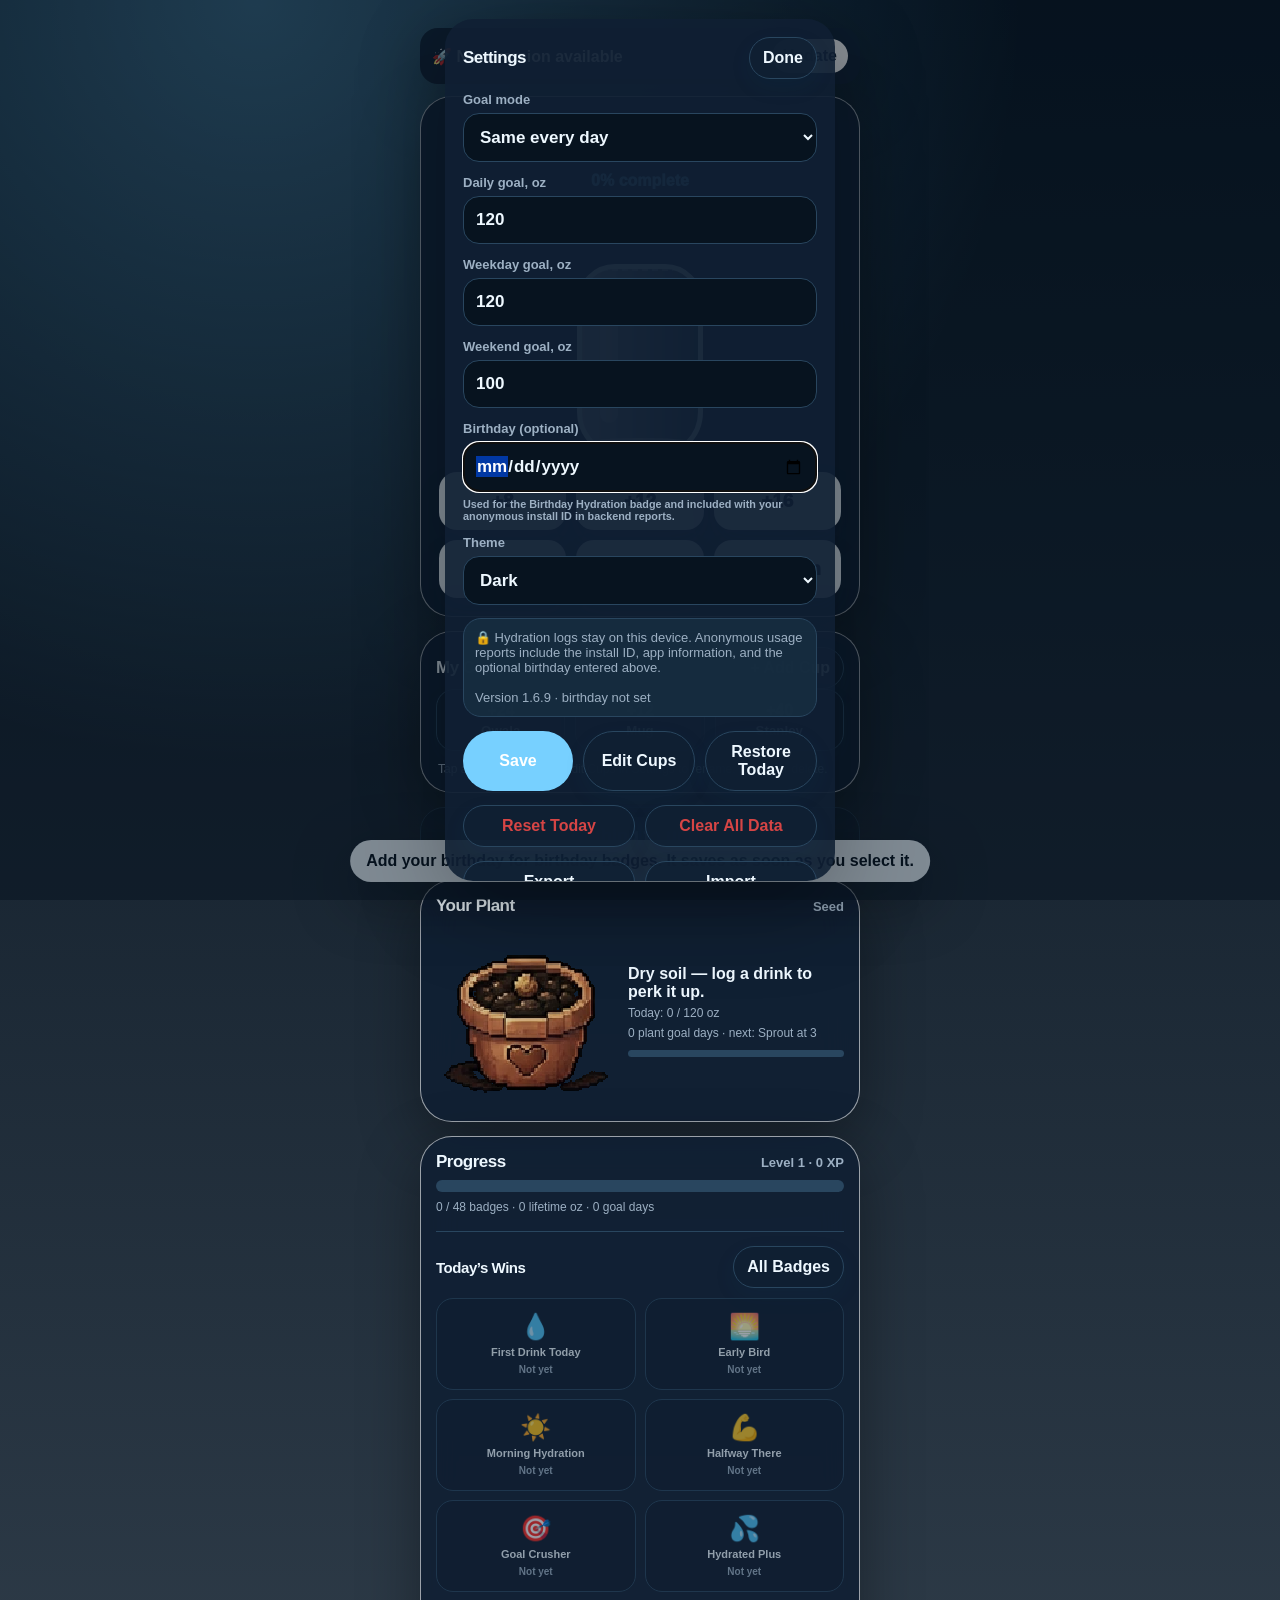
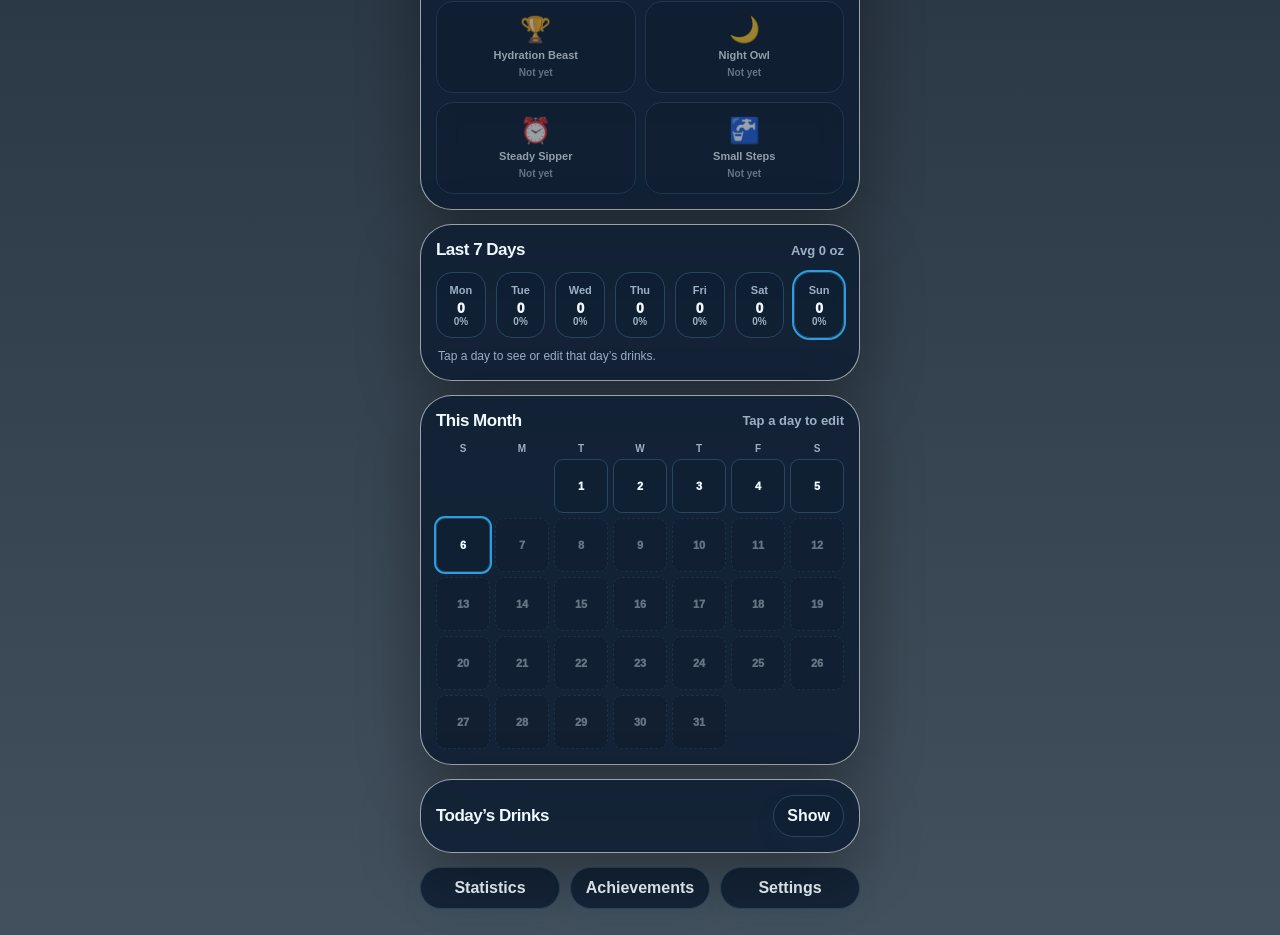
==== index.html @ 9be53a02 "Load sunflower production sprite data" ====
<!doctype html>
<html lang="en">
<head><meta charset="utf-8"><meta name="viewport" content="width=device-width,initial-scale=1,maximum-scale=1,minimum-scale=1,user-scalable=no,viewport-fit=cover"><meta name="theme-color" content="#eaf7ff"><meta name="apple-mobile-web-app-capable" content="yes"><meta name="apple-mobile-web-app-title" content="Water"><meta name="apple-mobile-web-app-status-bar-style" content="default"><title>Water Tracker</title><link rel="manifest" href="manifest.webmanifest"><link rel="icon" href="icon.svg" type="image/svg+xml"><link rel="apple-touch-icon" href="icon.svg"><link rel="stylesheet" href="v1/css/app.css"><link rel="stylesheet" href="v1/css/refinements.css"><link rel="stylesheet" href="v1/css/parity.css"><link rel="stylesheet" href="v1/css/calendar-parity.css"><link rel="stylesheet" href="v1/css/progress-parity.css"><link rel="stylesheet" href="v1/css/pixel-plant.css"></head>
<body>
<main class="app"><section class="update" id="updateBanner" hidden><span>🚀 New version available</span><button id="updateNow" type="button">Update</button></section><section id="homeView" class="view active"><section id="hero" class="hero"><div class="total"><span id="todayTotal" class="num">0</span><span class="goal">/ <span id="todayGoal">120</span> oz</span></div><div id="progressText" class="status">0% complete</div><div class="heroStats"><span class="pill">🔥 Streak <strong id="currentStreak">0</strong></span><span class="pill">🏆 Best <strong id="bestStreak">0</strong></span><span class="pill">🎯 Goal <strong id="goalModeLabel">Daily</strong></span></div><div class="bottleArea"><div class="bottle" aria-hidden="true"><div class="mark"></div><div id="water" class="water"></div><div class="shine"></div></div></div><div id="quickButtons" class="grid"></div></section><section class="card"><div class="row"><h2>My Cups</h2><button id="addCupButton" class="small">+ Add Cup</button></div><div id="cupButtons" class="cups"></div><p class="hint">Tap a cup to log it. Use Edit Cups in Settings to rename, resize, or delete.</p></section><button id="undoButton" class="undo" disabled>↶ Undo last drink</button><section class="card"><div class="row"><h2>Your Plant</h2><span id="plantName" class="avg">Seed</span></div><div id="plantBox" class="plant"></div></section><section class="card" id="progressCard"><div class="row"><h2>Progress</h2><span id="levelText" class="avg">Level 1</span></div><div class="levelbar"><div id="levelFill"></div></div><p id="progressSummary" class="hint">0 lifetime oz · 0 goal days · best streak 0</p><div class="winsBlock"><div class="row winsHeader"><h2>Today’s Wins</h2><button id="badgesButton" class="small">All Badges</button></div><div id="todayWins" class="winsRow"></div></div></section><section class="card"><div class="row"><h2>Last 7 Days</h2><span id="weeklyAverage" class="avg">Avg 0 oz</span></div><div id="history" class="history"></div><p class="hint">Tap a day to see or edit that day’s drinks.</p></section><section class="card"><div class="row"><h2>This Month</h2><span class="avg">Tap a day to edit</span></div><div id="monthWeekdays" class="monthWeekdays"><span>S</span><span>M</span><span>T</span><span>W</span><span>T</span><span>F</span><span>S</span></div><div id="monthGrid" class="monthGrid"></div></section><section class="card"><div class="row"><h2>Today’s Drinks</h2><button id="toggleTimelineButton" class="small">Show</button></div><div id="timeline" class="timeline"></div></section><div class="pageLinks"><button data-view="statsView" class="small">Statistics</button><button data-view="badgesView" class="small">Achievements</button><button id="settingsButton" class="small">Settings</button></div></section><section id="statsView" class="view"><section class="card"><div class="row"><h2>Statistics</h2><button data-view="homeView" class="small">Done</button></div><div id="stats" class="statsGrid"></div></section></section><section id="badgesView" class="view"><section class="card"><div class="row"><h2>Achievements</h2><button data-view="homeView" class="small">Done</button></div><div id="badgeList" class="list"></div></section></section></main>
<dialog id="amountDialog"><form class="modal" method="dialog"><h2>Add custom amount</h2><label>Ounces<input id="amountInput" type="number" inputmode="decimal" min="0" step="0.5" placeholder="24"></label><div class="actions"><button class="ghost" value="cancel">Cancel</button><button id="saveAmountButton" class="primary" type="button">Add</button></div></form></dialog><dialog id="settingsDialog"><form class="modal" method="dialog"><div class="row"><h2>Settings</h2><button class="small" value="cancel">Done</button></div><label>Goal mode<select id="goalMode"><option value="daily">Same every day</option><option value="weekdayWeekend">Weekday / weekend</option></select></label><label>Daily goal, oz<input id="dailyGoal" type="number" inputmode="numeric" min="1" max="400"></label><label>Weekday goal, oz<input id="weekdayGoal" type="number" inputmode="numeric" min="1" max="400"></label><label>Weekend goal, oz<input id="weekendGoal" type="number" inputmode="numeric" min="1" max="400"></label><label>Birthday (optional)<input id="birthday" type="date"><small class="muted">Used for the Birthday Hydration badge and included with your anonymous install ID in backend reports.</small></label><label>Theme<select id="theme"><option value="system">System</option><option value="light">Light</option><option value="dark">Dark</option></select></label><div class="privacy">🔒 Hydration logs stay on this device. Anonymous usage reports include the install ID, app information, and the optional birthday entered above.<br><br><span id="versionText"></span></div><div class="actions"><button id="saveSettings" class="primary" type="button">Save</button><button id="editCupsButton" class="ghost" type="button">Edit Cups</button><button id="restoreButton" class="ghost" type="button">Restore Today</button></div><div class="actions"><button id="resetButton" class="ghost danger" type="button">Reset Today</button><button id="clearButton" class="ghost danger" type="button">Clear All Data</button></div><div class="actions"><button id="exportButton" class="ghost" type="button">Export</button><button id="importButton" class="ghost" type="button">Import</button></div><div class="actions"><button id="developerButton" class="ghost" type="button">Developer Info</button></div></form></dialog><dialog id="cupDialog"><form class="modal" method="dialog"><h2 id="cupTitle">Add Cup</h2><label>Name<input id="cupName" maxlength="18" placeholder="Owala"></label><label>Ounces<input id="cupOz" type="number" inputmode="decimal" min="0" step="0.5" placeholder="24"></label><div class="actions"><button id="saveCup" class="primary" type="button">Save</button><button id="deleteCup" class="ghost danger" type="button">Delete</button><button class="ghost" value="cancel">Cancel</button></div></form></dialog><dialog id="dayDialog"><form class="modal" method="dialog"><div class="row"><h2 id="dayTitle">Day</h2><button class="small" value="cancel">Done</button></div><div class="actions"><button id="addPastDrink" class="primary" type="button">+ Drink</button><button id="resetPastDay" class="ghost danger" type="button">Reset Day</button></div><div id="dayList" class="timeline show"></div></form></dialog><dialog id="devDialog"><form class="modal" method="dialog"><div class="row"><h2>Developer Info</h2><button class="small" value="cancel">Done</button></div><div id="devInfo" class="list"></div></form></dialog><div id="toast" class="toast" role="status" aria-live="polite"></div><div id="confetti" class="confetti" aria-hidden="true"></div>
<script src="v1/js/config.js"></script><script src="v1/js/storage.js"></script><script src="v1/js/date.js"></script><script src="v1/js/hydration.js"></script><script src="v1/js/stats.js"></script><script src="v1/js/sunflower-assets-a.js"></script><script src="v1/js/sunflower-assets-b.js"></script><script src="v1/js/sunflower-assets-c.js"></script><script src="v1/js/plants.js"></script><script src="v1/js/engagement.js"></script><script src="v1/js/telemetry.js"></script><script src="v1/js/app.js"></script><script src="v1/js/birthday-prompt.js"></script><script src="v1/js/parity.js"></script><script src="v1/js/pixel-plant.js"></script><script>if('serviceWorker' in navigator){window.addEventListener('load',()=>navigator.serviceWorker.register('./service-worker.js').catch(()=>{}));}</script></body></html>
---- v1/css/app.css ----
:root{--bg:#f4fbff;--card:#ffffffdf;--text:#102033;--muted:#68798b;--line:#dcecf7;--accent:#0a91e6;--accent2:#77d0ff;--water:#35aef4;--danger:#d64545;--success:#19a974;--warn:#f4a261;--shadow:0 18px 50px rgba(17,72,112,.14);font-family:-apple-system,BlinkMacSystemFont,"Segoe UI",Roboto,Arial,sans-serif}body.dark{--bg:#07131f;--card:#102033e6;--text:#eef8ff;--muted:#9db0c3;--line:#29465f;--accent:#77d0ff;--accent2:#2b9de0;--water:#3bb8ff;--shadow:0 18px 60px rgba(0,0,0,.36)}*{box-sizing:border-box}body{margin:0;min-height:100svh;background:radial-gradient(circle at 20% 0%,rgba(119,208,255,.42),transparent 28%),linear-gradient(180deg,var(--bg),color-mix(in srgb,var(--bg),#dcefff 28%));color:var(--text);padding:max(18px,env(safe-area-inset-top)) 16px max(22px,env(safe-area-inset-bottom))}button,input,select{font:inherit}button{cursor:pointer;-webkit-tap-highlight-color:transparent}.app{max-width:440px;margin:0 auto}.top,.row{display:flex;justify-content:space-between;align-items:center;gap:10px}.top{margin-bottom:14px}.tiny{margin:0 0 2px;color:var(--muted);font-size:13px;font-weight:800;text-transform:uppercase;letter-spacing:.08em}h1{font-size:28px;margin:0;letter-spacing:-.04em}h2{font-size:17px;margin:0;letter-spacing:-.03em}.gear,.small,.ghost{border:1px solid var(--line);background:var(--card);color:var(--text);border-radius:999px;padding:11px 13px;font-weight:850;box-shadow:0 8px 22px rgba(17,72,112,.08)}.hero,.card{background:var(--card);border:1px solid rgba(255,255,255,.58);border-radius:32px;box-shadow:var(--shadow);backdrop-filter:blur(18px)}.hero{padding:18px;text-align:center}.card{padding:15px;margin-top:14px}.total{display:flex;align-items:baseline;justify-content:center;gap:7px;line-height:1}.num{font-size:50px;font-weight:950;letter-spacing:-.07em}.goal{font-size:18px;color:var(--muted);font-weight:850}.status{margin-top:7px;color:var(--accent);font-weight:950}.bottleArea{height:220px;position:relative;display:grid;place-items:center;margin:8px 0 14px}.bottle{position:absolute;bottom:0;width:126px;height:194px;border:5px solid var(--text);border-radius:38px 38px 46px 46px;overflow:hidden;background:linear-gradient(90deg,rgba(255,255,255,.72),rgba(255,255,255,.13))}.water{position:absolute;left:-5px;right:-5px;bottom:0;height:0%;background:linear-gradient(180deg,var(--accent2),var(--water));transition:height .45s cubic-bezier(.2,.8,.2,1)}.water:before{content:"";position:absolute;left:-25%;top:-15px;width:150%;height:30px;border-radius:50%;background:rgba(255,255,255,.52);animation:wave 2.4s ease-in-out infinite}.water.slosh:before{animation:slosh .55s ease,wave 2.4s ease-in-out .55s infinite}.shine{position:absolute;top:24px;left:18px;width:18px;height:130px;border-radius:999px;background:rgba(255,255,255,.32);z-index:3}.mark{position:absolute;left:0;right:0;top:0;border-top:2px dashed color-mix(in srgb,var(--text),transparent 55%);z-index:4}@keyframes wave{0%,100%{transform:translateX(-9px)}50%{transform:translateX(9px) translateY(3px)}}@keyframes slosh{0%{transform:translateX(-24px)}50%{transform:translateX(24px) translateY(3px)}100%{transform:translateX(0)}}.grid,.cups,.history,.monthGrid{display:grid;gap:10px}.grid,.cups{grid-template-columns:repeat(3,1fr)}.quick{border:0;border-radius:18px;background:var(--text);color:var(--bg);padding:15px 8px;font-size:19px;font-weight:950;box-shadow:0 12px 22px rgba(16,32,51,.16);min-height:58px}.cup{min-height:62px;border:1px solid var(--line);border-radius:18px;background:var(--card);color:var(--text);padding:10px 8px;font-weight:950;box-shadow:0 8px 18px rgba(17,72,112,.07)}.cup small{display:block;margin-top:3px;color:var(--muted);font-weight:850}.hint{margin:10px 2px 0;color:var(--muted);font-size:12px;line-height:1.35}.undo{width:100%;margin-top:14px;border:1px solid color-mix(in srgb,var(--danger),white 65%);border-radius:24px;background:color-mix(in srgb,var(--danger),white 89%);color:var(--danger);padding:18px 14px;font-weight:950;font-size:18px}.utilityActions,.pageLinks,.actions{display:flex;gap:10px;margin-top:14px;flex-wrap:wrap}.utilityActions button,.pageLinks button,.actions button{flex:1}.levelbar{height:14px;background:var(--line);border-radius:999px;overflow:hidden;margin:8px 0}.levelbar div{height:100%;background:linear-gradient(90deg,var(--accent),var(--accent2));border-radius:999px}.avg{font-size:13px;color:var(--muted);font-weight:850}.wins{display:grid;gap:8px;margin:10px 0}.winRow,.badgeRow,.stat,.drink{border:1px solid var(--line);border-radius:16px;background:color-mix(in srgb,var(--card),var(--bg) 18%);padding:10px}.winRow,.badgeRow,.drink{display:flex;justify-content:space-between;align-items:center;gap:8px}.winRow.done{background:color-mix(in srgb,var(--success),white 88%)}.badgeCount{font-weight:950}.plant{display:grid;grid-template-columns:130px 1fr;gap:12px;align-items:center}.history,.monthGrid{grid-template-columns:repeat(7,1fr);margin-top:12px}.day,.monthCell{min-height:58px;border:1px solid var(--line);border-radius:16px;background:var(--card);display:grid;place-items:center;padding:7px 2px;text-align:center;color:var(--text);font-size:11px}.day.met,.monthCell.met{border-color:#9ee8cd;background:color-mix(in srgb,var(--success),white 88%)}.day.partial,.monthCell.partial{border-color:#ffe2a3;background:color-mix(in srgb,var(--warn),white 86%)}.today{outline:2px solid var(--accent2)}.timeline{display:grid;gap:6px;margin-top:10px}.drink{color:var(--muted);font-weight:800}.drink strong{color:var(--text)}.statsGrid{display:grid;grid-template-columns:repeat(2,1fr);gap:10px}.stat strong{display:block;margin-top:3px}.view{display:none}.view.active{display:block}.list{display:grid;gap:8px}dialog{border:0;border-radius:28px;padding:0;width:min(390px,calc(100vw - 28px));background:var(--card);color:var(--text);box-shadow:0 24px 90px rgba(0,0,0,.28)}dialog::backdrop{background:rgba(5,18,31,.48)}.modal{padding:18px}.modal label{display:grid;gap:6px;margin-top:13px;color:var(--muted);font-size:13px;font-weight:900}.modal input,.modal select{width:100%;border:1px solid var(--line);border-radius:16px;padding:13px 12px;background:var(--bg);color:var(--text);font-size:17px}.primary{border:0;background:var(--accent);color:white;border-radius:999px;padding:12px 13px;font-weight:900}.danger{color:var(--danger)}.privacy{border:1px solid var(--line);border-radius:18px;background:color-mix(in srgb,var(--card),var(--accent) 6%);padding:11px;margin-top:13px;color:var(--muted);font-size:13px}.toast{position:fixed;left:50%;bottom:calc(18px + env(safe-area-inset-bottom));transform:translateX(-50%) translateY(84px);opacity:0;pointer-events:none;background:var(--text);color:var(--bg);padding:12px 16px;border-radius:999px;font-weight:900;box-shadow:var(--shadow);transition:.25s;z-index:10000}.toast.show{transform:translateX(-50%) translateY(0);opacity:1}.confetti{position:fixed;inset:0;pointer-events:none;overflow:hidden}.dot{position:absolute;top:-12px;width:8px;height:12px;border-radius:3px;background:var(--accent);animation:fall .9s ease forwards}@keyframes fall{to{transform:translateY(110vh) rotate(540deg);opacity:.2}}.goalBurst{position:fixed;inset:auto 16px 88px;background:var(--card);border:1px solid var(--line);border-radius:24px;padding:18px;box-shadow:var(--shadow);z-index:9999;text-align:center;font-weight:900}.goalBurst strong{display:block;font-size:22px}.goalBurst span{font-size:42px}@media(max-width:520px){.grid,.cups{grid-template-columns:repeat(3,1fr)}.statsGrid{grid-template-columns:1fr}.history,.monthGrid{gap:3px}.day,.monthCell{font-size:10px}.num{font-size:42px}.plant{grid-template-columns:1fr;text-align:center}}@media(max-height:720px){.bottleArea{height:185px}.bottle{height:160px;width:108px}.hero{padding:14px}.card{padding:13px}}@media(prefers-reduced-motion:reduce){*,*:before,*:after{animation:none!important;transition:none!important}}
---- v1/css/refinements.css ----
.monthWeekdays{display:grid;grid-template-columns:repeat(7,1fr);gap:5px;margin-top:12px;color:var(--muted);font-size:10px;font-weight:900;text-align:center}.monthGrid{gap:5px;margin-top:5px}.monthCell{min-height:0;aspect-ratio:1;border-radius:9px;font-size:10px;font-weight:900;padding:0}.monthDay{display:grid;place-items:center;width:100%;height:100%}@media(max-width:520px){.monthWeekdays,.monthGrid{gap:4px}.monthCell{font-size:10px}}
---- v1/css/parity.css ----
.update{align-items:center;justify-content:space-between;gap:10px;background:#102033;color:#fff;border-radius:18px;padding:11px 12px;margin-bottom:12px;box-shadow:var(--shadow);font-weight:850}.update[hidden]{display:none}.update:not([hidden]){display:flex}.update button{border:0;background:#fff;color:#102033;border-radius:999px;padding:8px 11px;font-weight:900}.heroStats{display:flex;justify-content:center;gap:8px;flex-wrap:wrap;margin-top:10px}.pill{border:1px solid var(--line);border-radius:999px;padding:7px 10px;color:var(--muted);font-size:12px;font-weight:850;background:var(--card)}.pill strong{color:var(--text)}.timeline{display:none}.timeline.show{display:grid}.cup.editmode{outline:2px solid var(--accent2);box-shadow:0 0 0 4px color-mix(in srgb,var(--accent2),transparent 78%),0 8px 18px rgba(17,72,112,.07)}.cupEditPrompt{display:flex;align-items:center;justify-content:space-between;gap:10px;margin:2px 0 12px;padding:10px 12px;border:1px solid var(--accent2);border-radius:16px;background:color-mix(in srgb,var(--accent2),var(--card) 88%);font-size:13px;font-weight:900}.cupEditPrompt .small{padding:8px 11px;box-shadow:none}#undoButton:disabled{opacity:.5;color:var(--muted);background:color-mix(in srgb,var(--card),var(--bg) 30%);border-color:var(--line)}#amountDialog input{font-size:17px}.settingsSectionNote{font-size:12px;color:var(--muted)}
---- v1/css/calendar-parity.css ----
.history{grid-template-columns:repeat(7,1fr);margin-top:12px;gap:10px}.day{min-height:66px;border:1px solid var(--line);border-radius:16px;background:var(--card);display:grid;place-items:center;padding:7px 2px;text-align:center;color:var(--text)}.day.met{border-color:#9ee8cd;background:color-mix(in srgb,var(--success),white 88%)}.day.close{border-color:#ffe2a3;background:color-mix(in srgb,var(--warn),white 86%)}.day.today{outline:2px solid var(--accent2)}.day .dow{color:var(--muted);font-size:11px;font-weight:900}.day .oz{font-size:14px;font-weight:950;margin-top:4px;color:var(--text)}.day .pct{font-size:10px;color:var(--muted);font-weight:850}.monthWeekdays{display:grid;grid-template-columns:repeat(7,1fr);gap:5px;margin-top:12px;color:var(--muted);font-size:10px;font-weight:900;text-align:center}.monthGrid{display:grid;grid-template-columns:repeat(7,1fr);gap:5px;margin-top:5px}.monthCell{aspect-ratio:1;min-height:0;border:1px solid var(--line);border-radius:9px;background:var(--card);display:grid;place-items:center;padding:0;color:var(--text);font-size:10px;font-weight:900}.monthCell.met{border-color:#9ee8cd;background:#b9f5cc;color:#155c2d}.monthCell.partial{border-color:#ffe2a3;background:#fff0a8;color:#6a5600}.monthCell.today{outline:2px solid var(--accent2)}.monthCell.future{opacity:.38;background:color-mix(in srgb,var(--card),var(--bg) 35%);border-style:dashed;cursor:default}.monthCell.future:active{transform:none}.monthDay{display:grid;place-items:center;width:100%;height:100%;font-size:11px;font-weight:950;color:inherit}body.dark .day.met{background:color-mix(in srgb,var(--success),#102033 74%)}body.dark .day.close{background:color-mix(in srgb,var(--warn),#102033 76%)}body.dark .monthCell.met{background:#174b3c;color:#d8fff0;border-color:#398a70}body.dark .monthCell.partial{background:#5a491c;color:#fff2b3;border-color:#9b8134}body.dark .monthCell.future{background:color-mix(in srgb,var(--card),#07131f 45%)}@media(max-width:520px){.history{gap:3px}.monthGrid,.monthWeekdays{gap:4px}.day{font-size:10px}.monthDay{font-size:10px}}
---- v1/css/progress-parity.css ----
#progressCard .levelbar{height:12px;margin:8px 0 4px}#progressSummary{margin:7px 0 0}.winsBlock{margin-top:16px;padding-top:14px;border-top:1px solid var(--line)}.winsHeader{margin-bottom:10px}.winsHeader h2{font-size:15px}.winsRow{display:grid;grid-template-columns:repeat(2,minmax(0,1fr));gap:9px;margin-top:0}.winBadge{min-height:92px;border:1px solid var(--line);border-radius:17px;padding:10px 8px;display:flex;flex-direction:column;align-items:center;justify-content:center;text-align:center;background:color-mix(in srgb,var(--card),var(--bg) 12%)}.winBadgeIcon{font-size:25px;line-height:1}.winBadgeName{font-size:11px;font-weight:900;line-height:1.2;margin-top:7px}.winBadgeState{font-size:10px;font-weight:850;color:var(--muted);margin-top:5px}.winBadge.earned{background:color-mix(in srgb,var(--success),white 88%);border-color:#afe8bf}.winBadge.earned .winBadgeState{color:#155c2d}.winBadge.locked{opacity:.58}.pageLinks{display:grid;grid-template-columns:repeat(3,1fr);margin-bottom:4px}.app{padding-top:max(10px,env(safe-area-inset-top))}.badgeSummary{display:flex;justify-content:space-between;gap:12px;padding:12px 14px;margin-bottom:14px;border:1px solid var(--line);border-radius:16px;background:color-mix(in srgb,var(--card),var(--bg) 12%)}.badgeSummary span{color:var(--muted);font-size:12px}.badgeCategory{margin:18px 0}.badgeCategory h3{margin:0 0 9px;font-size:14px}.badgeRow{display:grid;grid-template-columns:38px 1fr auto;gap:10px;align-items:center;border-left:4px solid var(--line);margin-bottom:8px}.badgeRow.locked{opacity:.55}.badgeIcon{font-size:25px;text-align:center}.badgeCopy{display:flex;flex-direction:column;gap:2px}.badgeCopy small{color:var(--muted);line-height:1.25}.rarity-common{border-left-color:#9aa4ad}.rarity-uncommon{border-left-color:#54b96f}.rarity-rare{border-left-color:#4d91e8}.rarity-epic{border-left-color:#a96fe8}.rarity-legendary{border-left-color:#f0a43c}@media(max-width:360px){.winsRow{grid-template-columns:repeat(2,minmax(0,1fr))}.pageLinks{grid-template-columns:1fr}.badgeSummary{flex-direction:column}.badgeRow{grid-template-columns:32px 1fr auto}}body.dark .winBadge.earned{background:color-mix(in srgb,var(--success),#102033 74%);color:#dff8e7;border-color:#387a58}body.dark .winBadge.earned .winBadgeState{color:#dff8e7}
---- v1/css/pixel-plant.css ----
#plantBox.spritePlant{grid-template-columns:180px 1fr;position:relative;overflow:visible}.spritePlantScene{position:relative;width:180px;height:190px;display:grid;place-items:center}.staticConceptScene{overflow:visible}.plantConceptArt{display:block;width:174px;height:174px;object-fit:contain;image-rendering:pixelated;image-rendering:crisp-edges;user-select:none;pointer-events:none;animation:none!important;transform:none!important;opacity:1!important;transition:filter .3s ease}.staticConceptScene.moisture-dry .plantConceptArt{filter:saturate(.72) brightness(.82) sepia(.13) hue-rotate(-5deg)}.staticConceptScene.moisture-damp .plantConceptArt{filter:saturate(.88) brightness(.93)}.staticConceptScene.moisture-moist .plantConceptArt{filter:saturate(1) brightness(1)}.staticConceptScene.moisture-watered .plantConceptArt{filter:saturate(1.08) brightness(1.04)}.flowerPulseLayer{position:absolute;left:50%;top:50%;width:174px;height:174px;transform:translate(-50%,-50%);pointer-events:none;z-index:2;overflow:visible}.staticConceptScene.moisture-dry .flowerPulseLayer{filter:saturate(.72) brightness(.82) sepia(.13) hue-rotate(-5deg)}.staticConceptScene.moisture-damp .flowerPulseLayer{filter:saturate(.88) brightness(.93)}.staticConceptScene.moisture-moist .flowerPulseLayer{filter:saturate(1) brightness(1)}.staticConceptScene.moisture-watered .flowerPulseLayer{filter:saturate(1.08) brightness(1.04)}.flowerPulse{position:absolute;display:block;inset:0;width:100%;height:100%;object-fit:contain;image-rendering:pixelated;image-rendering:crisp-edges;pointer-events:none;transform:scale(1);animation:flowerHappyPulse var(--flower-period,1s) steps(2,end) infinite}.flowerPulse.flowerStill{animation:none!important;transform:scale(1)!important}.flowerPulseCrop{position:absolute;display:block;overflow:visible;pointer-events:none;transform:scale(1);animation:flowerHappyPulse var(--flower-period,1s) steps(2,end) infinite}.flowerPulseCrop.flowerStill{animation:none!important;transform:scale(1)!important}.flowerPulseSource{position:absolute;display:block;max-width:none;object-fit:fill;image-rendering:pixelated;image-rendering:crisp-edges;pointer-events:none}@keyframes flowerHappyPulse{0%,100%{transform:scale(1)}50%{transform:scale(var(--flower-scale,1.018))}}.plantEffectLayer{position:absolute;inset:0;pointer-events:none;z-index:3}.plantDrop{position:absolute;background:#65ccff;clip-path:polygon(50% 0,100% 62%,76% 100%,24% 100%,0 62%);image-rendering:pixelated;opacity:0;animation:plantDropFlick 2.2s steps(5,end) infinite}.plantDropSmall{width:5px;height:7px}.plantDropLarge{width:15px;height:21px;animation-duration:2.55s}.plantDrop.drop-1{left:31%;top:27%;--dx:-11px;--dy:-9px;animation-delay:-.2s}.plantDrop.drop-2{left:66%;top:31%;--dx:13px;--dy:-8px;animation-delay:-1.1s}.plantDrop.drop-3{left:44%;top:43%;--dx:-8px;--dy:-12px;animation-delay:-1.7s}.plantDrop.drop-4{left:74%;top:47%;--dx:12px;--dy:-5px;animation-delay:-.7s}.plantDrop.drop-5{left:24%;top:51%;--dx:-13px;--dy:-4px;animation-delay:-1.4s}.plantDrop.drop-6{left:57%;top:22%;--dx:7px;--dy:-13px;animation-delay:-2s}.plantDrop.drop-7{left:37%;top:61%;--dx:-9px;--dy:-6px;animation-delay:-.4s}.plantDrop.drop-8{left:69%;top:59%;--dx:11px;--dy:-7px;animation-delay:-1.25s}.plantDrop.drop-9{left:48%;top:15%;--dx:-6px;--dy:-11px;animation-delay:-1.8s}.plantDrop.drop-10{left:80%;top:38%;--dx:10px;--dy:-10px;animation-delay:-.95s}.plantDropLarge.drop-1{left:22%;top:34%;animation-delay:-1.35s}.plantDropLarge.drop-2{left:70%;top:20%;animation-delay:-.45s}.plantDropLarge.drop-3{left:52%;top:50%;animation-delay:-2.05s}.plantDropLarge.drop-4{left:78%;top:55%;animation-delay:-1.6s}.plantDropLarge.drop-5{left:18%;top:58%;animation-delay:-.85s}.plantDropLarge.drop-6{left:43%;top:18%;animation-delay:-2.3s}.plantDropLarge.drop-7{left:30%;top:45%;animation-delay:-.25s}.plantDropLarge.drop-8{left:63%;top:64%;animation-delay:-1.15s}.plantDropLarge.drop-9{left:56%;top:29%;animation-delay:-1.9s}.plantDropLarge.drop-10{left:82%;top:35%;animation-delay:-.65s}@keyframes plantDropFlick{0%,54%{opacity:0;transform:translate(0,0) scale(.8)}58%{opacity:.95;transform:translate(0,0) scale(1)}72%{opacity:.9;transform:translate(var(--dx),var(--dy)) scale(.9)}88%,100%{opacity:0;transform:translate(calc(var(--dx)*1.35),calc(var(--dy)*1.35 + 5px)) scale(.65)}}.plantCondition{font-weight:900;margin:0 0 4px}.plantMeta{margin:4px 0;color:var(--muted);font-size:12px;line-height:1.35}.plantGrowthTrack{height:7px;border-radius:999px;background:var(--line);overflow:hidden;margin-top:9px}.plantGrowthTrack>span{display:block;height:100%;border-radius:999px;background:linear-gradient(90deg,#54b96f,#f48bb8);transition:width .35s ease}@media(max-width:520px){#plantBox.spritePlant{grid-template-columns:155px 1fr}.spritePlantScene{width:155px;height:174px}.plantConceptArt,.flowerPulseLayer{width:150px;height:150px}.plantDropSmall{width:4px;height:6px}.plantDropLarge{width:12px;height:18px}}@media(max-width:360px){#plantBox.spritePlant{grid-template-columns:1fr;text-align:center}.spritePlantScene{margin:auto}}@media(prefers-reduced-motion:reduce){.plantDrop{animation:none!important;opacity:.65}.flowerPulse,.flowerPulseCrop{animation:none!important;transform:scale(1)!important}}
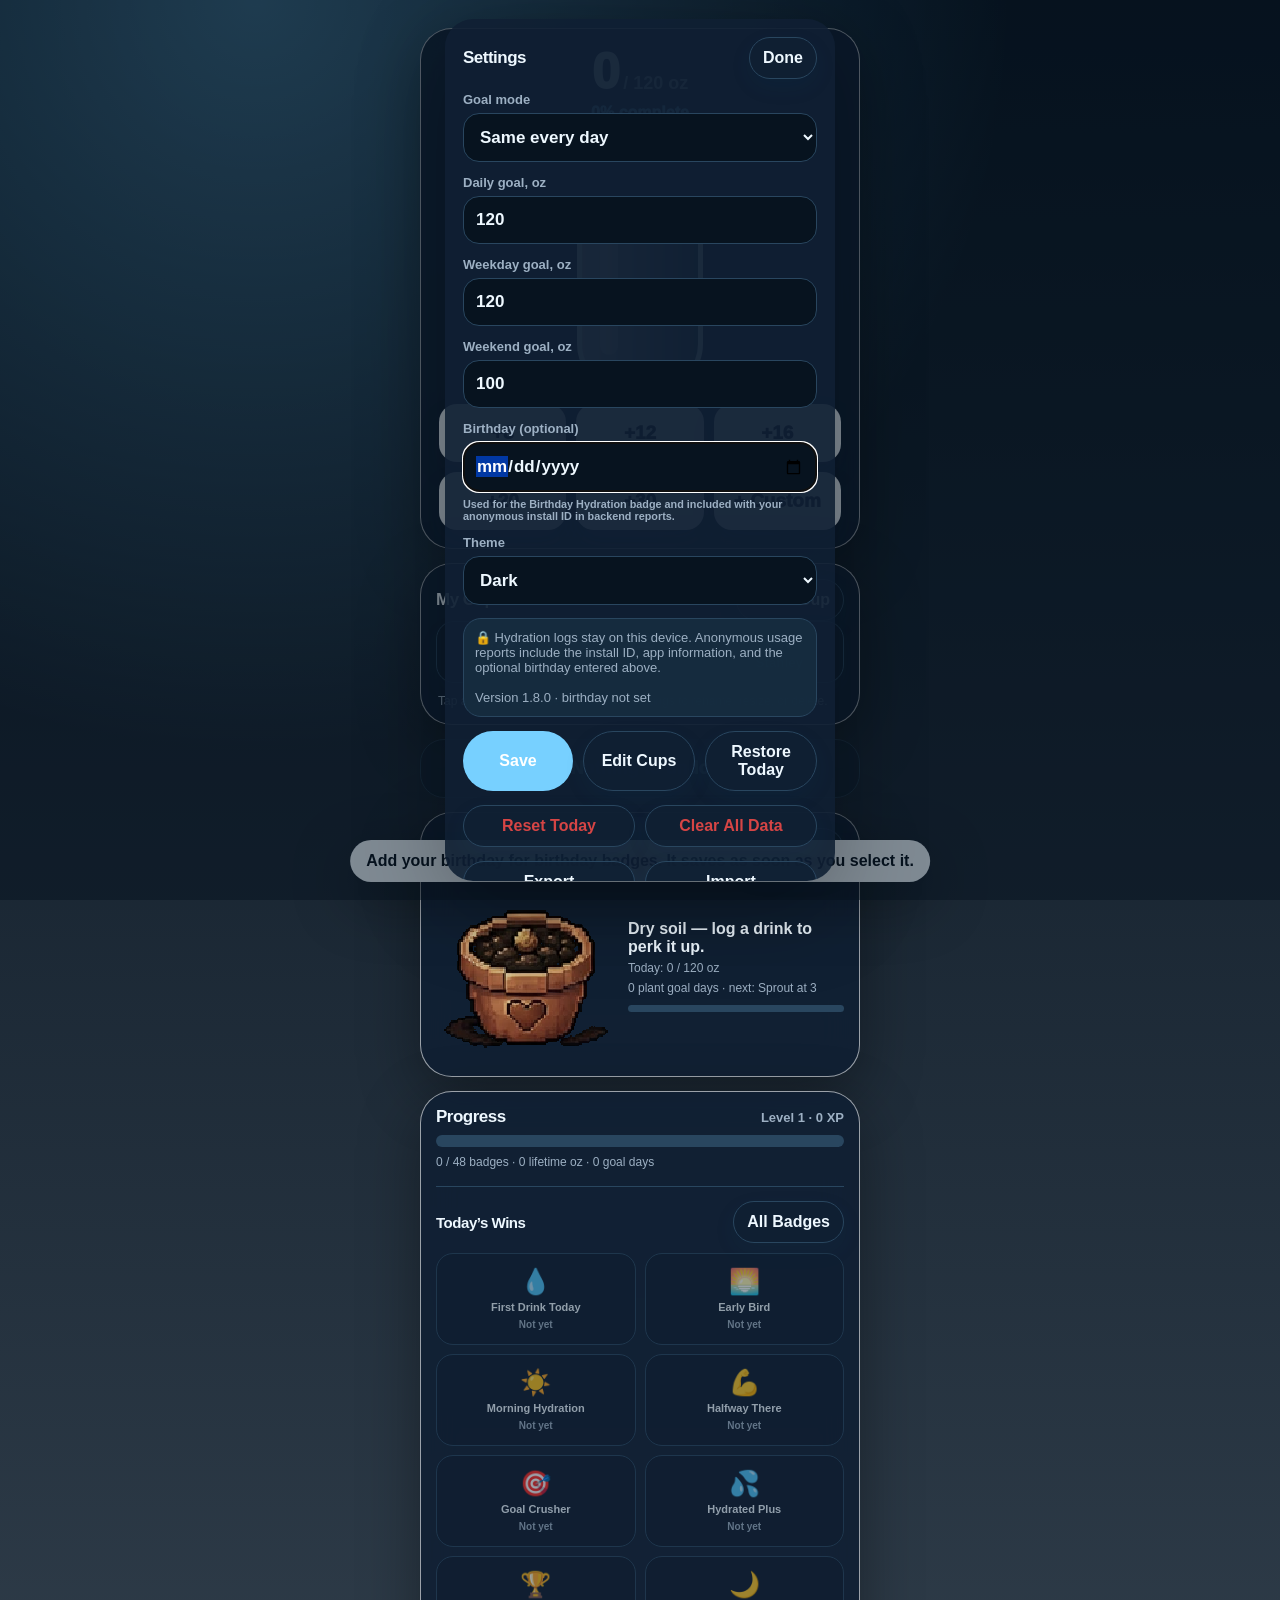
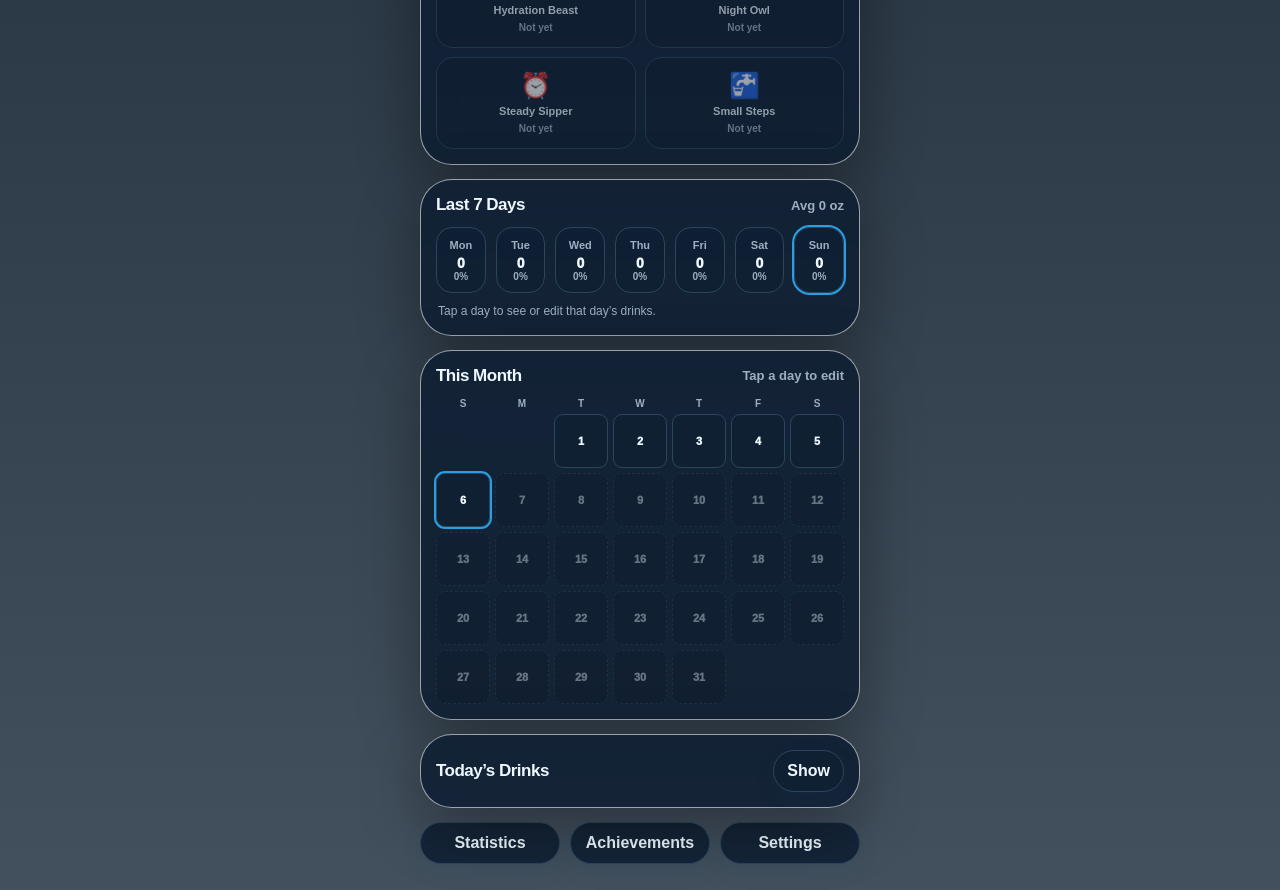
==== commit 57bb3d84: "Normalize plant assets and publish Monstera" ====
--- a/index.html
+++ b/index.html
@@ -4,4 +4,4 @@
 <body>
 <main class="app"><section class="update" id="updateBanner" hidden><span>🚀 New version available</span><button id="updateNow" type="button">Update</button></section><section id="homeView" class="view active"><section id="hero" class="hero"><div class="total"><span id="todayTotal" class="num">0</span><span class="goal">/ <span id="todayGoal">120</span> oz</span></div><div id="progressText" class="status">0% complete</div><div class="heroStats"><span class="pill">🔥 Streak <strong id="currentStreak">0</strong></span><span class="pill">🏆 Best <strong id="bestStreak">0</strong></span><span class="pill">🎯 Goal <strong id="goalModeLabel">Daily</strong></span></div><div class="bottleArea"><div class="bottle" aria-hidden="true"><div class="mark"></div><div id="water" class="water"></div><div class="shine"></div></div></div><div id="quickButtons" class="grid"></div></section><section class="card"><div class="row"><h2>My Cups</h2><button id="addCupButton" class="small">+ Add Cup</button></div><div id="cupButtons" class="cups"></div><p class="hint">Tap a cup to log it. Use Edit Cups in Settings to rename, resize, or delete.</p></section><button id="undoButton" class="undo" disabled>↶ Undo last drink</button><section class="card"><div class="row"><h2>Your Plant</h2><span id="plantName" class="avg">Seed</span></div><div id="plantBox" class="plant"></div></section><section class="card" id="progressCard"><div class="row"><h2>Progress</h2><span id="levelText" class="avg">Level 1</span></div><div class="levelbar"><div id="levelFill"></div></div><p id="progressSummary" class="hint">0 lifetime oz · 0 goal days · best streak 0</p><div class="winsBlock"><div class="row winsHeader"><h2>Today’s Wins</h2><button id="badgesButton" class="small">All Badges</button></div><div id="todayWins" class="winsRow"></div></div></section><section class="card"><div class="row"><h2>Last 7 Days</h2><span id="weeklyAverage" class="avg">Avg 0 oz</span></div><div id="history" class="history"></div><p class="hint">Tap a day to see or edit that day’s drinks.</p></section><section class="card"><div class="row"><h2>This Month</h2><span class="avg">Tap a day to edit</span></div><div id="monthWeekdays" class="monthWeekdays"><span>S</span><span>M</span><span>T</span><span>W</span><span>T</span><span>F</span><span>S</span></div><div id="monthGrid" class="monthGrid"></div></section><section class="card"><div class="row"><h2>Today’s Drinks</h2><button id="toggleTimelineButton" class="small">Show</button></div><div id="timeline" class="timeline"></div></section><div class="pageLinks"><button data-view="statsView" class="small">Statistics</button><button data-view="badgesView" class="small">Achievements</button><button id="settingsButton" class="small">Settings</button></div></section><section id="statsView" class="view"><section class="card"><div class="row"><h2>Statistics</h2><button data-view="homeView" class="small">Done</button></div><div id="stats" class="statsGrid"></div></section></section><section id="badgesView" class="view"><section class="card"><div class="row"><h2>Achievements</h2><button data-view="homeView" class="small">Done</button></div><div id="badgeList" class="list"></div></section></section></main>
 <dialog id="amountDialog"><form class="modal" method="dialog"><h2>Add custom amount</h2><label>Ounces<input id="amountInput" type="number" inputmode="decimal" min="0" step="0.5" placeholder="24"></label><div class="actions"><button class="ghost" value="cancel">Cancel</button><button id="saveAmountButton" class="primary" type="button">Add</button></div></form></dialog><dialog id="settingsDialog"><form class="modal" method="dialog"><div class="row"><h2>Settings</h2><button class="small" value="cancel">Done</button></div><label>Goal mode<select id="goalMode"><option value="daily">Same every day</option><option value="weekdayWeekend">Weekday / weekend</option></select></label><label>Daily goal, oz<input id="dailyGoal" type="number" inputmode="numeric" min="1" max="400"></label><label>Weekday goal, oz<input id="weekdayGoal" type="number" inputmode="numeric" min="1" max="400"></label><label>Weekend goal, oz<input id="weekendGoal" type="number" inputmode="numeric" min="1" max="400"></label><label>Birthday (optional)<input id="birthday" type="date"><small class="muted">Used for the Birthday Hydration badge and included with your anonymous install ID in backend reports.</small></label><label>Theme<select id="theme"><option value="system">System</option><option value="light">Light</option><option value="dark">Dark</option></select></label><div class="privacy">🔒 Hydration logs stay on this device. Anonymous usage reports include the install ID, app information, and the optional birthday entered above.<br><br><span id="versionText"></span></div><div class="actions"><button id="saveSettings" class="primary" type="button">Save</button><button id="editCupsButton" class="ghost" type="button">Edit Cups</button><button id="restoreButton" class="ghost" type="button">Restore Today</button></div><div class="actions"><button id="resetButton" class="ghost danger" type="button">Reset Today</button><button id="clearButton" class="ghost danger" type="button">Clear All Data</button></div><div class="actions"><button id="exportButton" class="ghost" type="button">Export</button><button id="importButton" class="ghost" type="button">Import</button></div><div class="actions"><button id="developerButton" class="ghost" type="button">Developer Info</button></div></form></dialog><dialog id="cupDialog"><form class="modal" method="dialog"><h2 id="cupTitle">Add Cup</h2><label>Name<input id="cupName" maxlength="18" placeholder="Owala"></label><label>Ounces<input id="cupOz" type="number" inputmode="decimal" min="0" step="0.5" placeholder="24"></label><div class="actions"><button id="saveCup" class="primary" type="button">Save</button><button id="deleteCup" class="ghost danger" type="button">Delete</button><button class="ghost" value="cancel">Cancel</button></div></form></dialog><dialog id="dayDialog"><form class="modal" method="dialog"><div class="row"><h2 id="dayTitle">Day</h2><button class="small" value="cancel">Done</button></div><div class="actions"><button id="addPastDrink" class="primary" type="button">+ Drink</button><button id="resetPastDay" class="ghost danger" type="button">Reset Day</button></div><div id="dayList" class="timeline show"></div></form></dialog><dialog id="devDialog"><form class="modal" method="dialog"><div class="row"><h2>Developer Info</h2><button class="small" value="cancel">Done</button></div><div id="devInfo" class="list"></div></form></dialog><div id="toast" class="toast" role="status" aria-live="polite"></div><div id="confetti" class="confetti" aria-hidden="true"></div>
-<script src="v1/js/config.js"></script><script src="v1/js/storage.js"></script><script src="v1/js/date.js"></script><script src="v1/js/hydration.js"></script><script src="v1/js/stats.js"></script><script src="v1/js/sunflower-assets-a.js"></script><script src="v1/js/sunflower-assets-b.js"></script><script src="v1/js/sunflower-assets-c.js"></script><script src="v1/js/plants.js"></script><script src="v1/js/engagement.js"></script><script src="v1/js/telemetry.js"></script><script src="v1/js/app.js"></script><script src="v1/js/birthday-prompt.js"></script><script src="v1/js/parity.js"></script><script src="v1/js/pixel-plant.js"></script><script>if('serviceWorker' in navigator){window.addEventListener('load',()=>navigator.serviceWorker.register('./service-worker.js').catch(()=>{}));}</script></body></html>+<script src="v1/js/config.js"></script><script src="v1/js/storage.js"></script><script src="v1/js/date.js"></script><script src="v1/js/hydration.js"></script><script src="v1/js/stats.js"></script><script src="v1/js/plants.js"></script><script src="v1/js/engagement.js"></script><script src="v1/js/telemetry.js"></script><script src="v1/js/app.js"></script><script src="v1/js/birthday-prompt.js"></script><script src="v1/js/parity.js"></script><script src="v1/js/pixel-plant.js"></script><script>if('serviceWorker' in navigator){window.addEventListener('load',()=>navigator.serviceWorker.register('./service-worker.js').catch(()=>{}));}</script></body></html>
--- a/v1/css/pixel-plant.css
+++ b/v1/css/pixel-plant.css
@@ -1 +1 @@
-#plantBox.spritePlant{grid-template-columns:180px 1fr;position:relative;overflow:visible}.spritePlantScene{position:relative;width:180px;height:190px;display:grid;place-items:center}.staticConceptScene{overflow:visible}.plantConceptArt{display:block;width:174px;height:174px;object-fit:contain;image-rendering:pixelated;image-rendering:crisp-edges;user-select:none;pointer-events:none;animation:none!important;transform:none!important;opacity:1!important;transition:filter .3s ease}.staticConceptScene.moisture-dry .plantConceptArt{filter:saturate(.72) brightness(.82) sepia(.13) hue-rotate(-5deg)}.staticConceptScene.moisture-damp .plantConceptArt{filter:saturate(.88) brightness(.93)}.staticConceptScene.moisture-moist .plantConceptArt{filter:saturate(1) brightness(1)}.staticConceptScene.moisture-watered .plantConceptArt{filter:saturate(1.08) brightness(1.04)}.flowerPulseLayer{position:absolute;left:50%;top:50%;width:174px;height:174px;transform:translate(-50%,-50%);pointer-events:none;z-index:2;overflow:visible}.staticConceptScene.moisture-dry .flowerPulseLayer{filter:saturate(.72) brightness(.82) sepia(.13) hue-rotate(-5deg)}.staticConceptScene.moisture-damp .flowerPulseLayer{filter:saturate(.88) brightness(.93)}.staticConceptScene.moisture-moist .flowerPulseLayer{filter:saturate(1) brightness(1)}.staticConceptScene.moisture-watered .flowerPulseLayer{filter:saturate(1.08) brightness(1.04)}.flowerPulse{position:absolute;display:block;inset:0;width:100%;height:100%;object-fit:contain;image-rendering:pixelated;image-rendering:crisp-edges;pointer-events:none;transform:scale(1);animation:flowerHappyPulse var(--flower-period,1s) steps(2,end) infinite}.flowerPulse.flowerStill{animation:none!important;transform:scale(1)!important}.flowerPulseCrop{position:absolute;display:block;overflow:visible;pointer-events:none;transform:scale(1);animation:flowerHappyPulse var(--flower-period,1s) steps(2,end) infinite}.flowerPulseCrop.flowerStill{animation:none!important;transform:scale(1)!important}.flowerPulseSource{position:absolute;display:block;max-width:none;object-fit:fill;image-rendering:pixelated;image-rendering:crisp-edges;pointer-events:none}@keyframes flowerHappyPulse{0%,100%{transform:scale(1)}50%{transform:scale(var(--flower-scale,1.018))}}.plantEffectLayer{position:absolute;inset:0;pointer-events:none;z-index:3}.plantDrop{position:absolute;background:#65ccff;clip-path:polygon(50% 0,100% 62%,76% 100%,24% 100%,0 62%);image-rendering:pixelated;opacity:0;animation:plantDropFlick 2.2s steps(5,end) infinite}.plantDropSmall{width:5px;height:7px}.plantDropLarge{width:15px;height:21px;animation-duration:2.55s}.plantDrop.drop-1{left:31%;top:27%;--dx:-11px;--dy:-9px;animation-delay:-.2s}.plantDrop.drop-2{left:66%;top:31%;--dx:13px;--dy:-8px;animation-delay:-1.1s}.plantDrop.drop-3{left:44%;top:43%;--dx:-8px;--dy:-12px;animation-delay:-1.7s}.plantDrop.drop-4{left:74%;top:47%;--dx:12px;--dy:-5px;animation-delay:-.7s}.plantDrop.drop-5{left:24%;top:51%;--dx:-13px;--dy:-4px;animation-delay:-1.4s}.plantDrop.drop-6{left:57%;top:22%;--dx:7px;--dy:-13px;animation-delay:-2s}.plantDrop.drop-7{left:37%;top:61%;--dx:-9px;--dy:-6px;animation-delay:-.4s}.plantDrop.drop-8{left:69%;top:59%;--dx:11px;--dy:-7px;animation-delay:-1.25s}.plantDrop.drop-9{left:48%;top:15%;--dx:-6px;--dy:-11px;animation-delay:-1.8s}.plantDrop.drop-10{left:80%;top:38%;--dx:10px;--dy:-10px;animation-delay:-.95s}.plantDropLarge.drop-1{left:22%;top:34%;animation-delay:-1.35s}.plantDropLarge.drop-2{left:70%;top:20%;animation-delay:-.45s}.plantDropLarge.drop-3{left:52%;top:50%;animation-delay:-2.05s}.plantDropLarge.drop-4{left:78%;top:55%;animation-delay:-1.6s}.plantDropLarge.drop-5{left:18%;top:58%;animation-delay:-.85s}.plantDropLarge.drop-6{left:43%;top:18%;animation-delay:-2.3s}.plantDropLarge.drop-7{left:30%;top:45%;animation-delay:-.25s}.plantDropLarge.drop-8{left:63%;top:64%;animation-delay:-1.15s}.plantDropLarge.drop-9{left:56%;top:29%;animation-delay:-1.9s}.plantDropLarge.drop-10{left:82%;top:35%;animation-delay:-.65s}@keyframes plantDropFlick{0%,54%{opacity:0;transform:translate(0,0) scale(.8)}58%{opacity:.95;transform:translate(0,0) scale(1)}72%{opacity:.9;transform:translate(var(--dx),var(--dy)) scale(.9)}88%,100%{opacity:0;transform:translate(calc(var(--dx)*1.35),calc(var(--dy)*1.35 + 5px)) scale(.65)}}.plantCondition{font-weight:900;margin:0 0 4px}.plantMeta{margin:4px 0;color:var(--muted);font-size:12px;line-height:1.35}.plantGrowthTrack{height:7px;border-radius:999px;background:var(--line);overflow:hidden;margin-top:9px}.plantGrowthTrack>span{display:block;height:100%;border-radius:999px;background:linear-gradient(90deg,#54b96f,#f48bb8);transition:width .35s ease}@media(max-width:520px){#plantBox.spritePlant{grid-template-columns:155px 1fr}.spritePlantScene{width:155px;height:174px}.plantConceptArt,.flowerPulseLayer{width:150px;height:150px}.plantDropSmall{width:4px;height:6px}.plantDropLarge{width:12px;height:18px}}@media(max-width:360px){#plantBox.spritePlant{grid-template-columns:1fr;text-align:center}.spritePlantScene{margin:auto}}@media(prefers-reduced-motion:reduce){.plantDrop{animation:none!important;opacity:.65}.flowerPulse,.flowerPulseCrop{animation:none!important;transform:scale(1)!important}}+#plantBox.spritePlant{grid-template-columns:180px 1fr;position:relative;overflow:visible}.spritePlantScene{position:relative;width:180px;height:190px;display:grid;place-items:center}.staticConceptScene{overflow:visible}.plantConceptArt{display:block;width:174px;height:174px;object-fit:contain;image-rendering:pixelated;image-rendering:crisp-edges;user-select:none;pointer-events:none;animation:none!important;transform:none!important;opacity:1!important;transition:filter .3s ease}.staticConceptScene.moisture-dry .plantConceptArt{filter:saturate(.72) brightness(.82) sepia(.13) hue-rotate(-5deg)}.staticConceptScene.moisture-damp .plantConceptArt{filter:saturate(.88) brightness(.93)}.staticConceptScene.moisture-moist .plantConceptArt{filter:saturate(1) brightness(1)}.staticConceptScene.moisture-watered .plantConceptArt{filter:saturate(1.08) brightness(1.04)}.flowerPulseLayer{position:absolute;left:50%;top:50%;width:174px;height:174px;transform:translate(-50%,-50%);pointer-events:none;z-index:2;overflow:visible}.staticConceptScene.moisture-dry .flowerPulseLayer{filter:saturate(.72) brightness(.82) sepia(.13) hue-rotate(-5deg)}.staticConceptScene.moisture-damp .flowerPulseLayer{filter:saturate(.88) brightness(.93)}.staticConceptScene.moisture-moist .flowerPulseLayer{filter:saturate(1) brightness(1)}.staticConceptScene.moisture-watered .flowerPulseLayer{filter:saturate(1.08) brightness(1.04)}.flowerPulse{position:absolute;display:block;inset:0;width:100%;height:100%;object-fit:contain;image-rendering:pixelated;image-rendering:crisp-edges;pointer-events:none;transform:scale(1);animation:flowerHappyPulse var(--flower-period,1s) steps(2,end) infinite}.flowerPulse.flowerStill{animation:none!important;transform:scale(1)!important}.flowerPulseCrop{position:absolute;display:block;overflow:visible;pointer-events:none;transform:scale(1);animation:flowerHappyPulse var(--flower-period,1s) steps(2,end) infinite}.flowerPulseCrop.flowerStill{animation:none!important;transform:scale(1)!important}.flowerPulseSource{position:absolute;display:block;max-width:none;object-fit:fill;image-rendering:pixelated;image-rendering:crisp-edges;pointer-events:none}@keyframes flowerHappyPulse{0%,100%{transform:scale(1)}50%{transform:scale(var(--flower-scale,1.018))}}.plantEffectLayer{position:absolute;inset:0;pointer-events:none;z-index:3}.plantDrop{position:absolute;background:#65ccff;clip-path:polygon(50% 0,100% 62%,76% 100%,24% 100%,0 62%);image-rendering:pixelated;opacity:0;animation:plantDropFlick 2.2s steps(5,end) infinite}.plantDropSmall{width:5px;height:7px}.plantDropLarge{width:15px;height:21px;animation-duration:2.55s}.plantDrop.drop-1{left:31%;top:27%;--dx:-11px;--dy:-9px;animation-delay:-.2s}.plantDrop.drop-2{left:66%;top:31%;--dx:13px;--dy:-8px;animation-delay:-1.1s}.plantDrop.drop-3{left:44%;top:43%;--dx:-8px;--dy:-12px;animation-delay:-1.7s}.plantDrop.drop-4{left:74%;top:47%;--dx:12px;--dy:-5px;animation-delay:-.7s}.plantDrop.drop-5{left:24%;top:51%;--dx:-13px;--dy:-4px;animation-delay:-1.4s}.plantDrop.drop-6{left:57%;top:22%;--dx:7px;--dy:-13px;animation-delay:-2s}.plantDrop.drop-7{left:37%;top:61%;--dx:-9px;--dy:-6px;animation-delay:-.4s}.plantDrop.drop-8{left:69%;top:59%;--dx:11px;--dy:-7px;animation-delay:-1.25s}.plantDrop.drop-9{left:48%;top:15%;--dx:-6px;--dy:-11px;animation-delay:-1.8s}.plantDrop.drop-10{left:80%;top:38%;--dx:10px;--dy:-10px;animation-delay:-.95s}.plantDropLarge.drop-1{left:22%;top:34%;animation-delay:-1.35s}.plantDropLarge.drop-2{left:70%;top:20%;animation-delay:-.45s}.plantDropLarge.drop-3{left:52%;top:50%;animation-delay:-2.05s}.plantDropLarge.drop-4{left:78%;top:55%;animation-delay:-1.6s}.plantDropLarge.drop-5{left:18%;top:58%;animation-delay:-.85s}.plantDropLarge.drop-6{left:43%;top:18%;animation-delay:-2.3s}.plantDropLarge.drop-7{left:30%;top:45%;animation-delay:-.25s}.plantDropLarge.drop-8{left:63%;top:64%;animation-delay:-1.15s}.plantDropLarge.drop-9{left:56%;top:29%;animation-delay:-1.9s}.plantDropLarge.drop-10{left:82%;top:35%;animation-delay:-.65s}@keyframes plantDropFlick{0%,54%{opacity:0;transform:translate(0,0) scale(.8)}58%{opacity:.95;transform:translate(0,0) scale(1)}72%{opacity:.9;transform:translate(var(--dx),var(--dy)) scale(.9)}88%,100%{opacity:0;transform:translate(calc(var(--dx)*1.35),calc(var(--dy)*1.35 + 5px)) scale(.65)}}.plantCondition{font-weight:900;margin:0 0 4px}.plantMeta{margin:4px 0;color:var(--muted);font-size:12px;line-height:1.35}.plantGrowthTrack{height:7px;border-radius:999px;background:var(--line);overflow:hidden;margin-top:9px}.plantGrowthTrack>span{display:block;height:100%;border-radius:999px;background:linear-gradient(90deg,#54b96f,#f48bb8);transition:width .35s ease}.plantCompletion{margin-top:12px;padding:10px;border:1px solid var(--line);border-radius:12px;background:rgba(255,215,92,.12);display:grid;gap:6px;font-size:12px}.plantCompletion strong{font-size:13px}.plantCompletion span{color:var(--muted);line-height:1.35}.plantSeedButton{border:0;border-radius:10px;padding:9px 10px;font-weight:900;background:#6bbf73;color:#102715;cursor:pointer}.plantSeedButton:disabled{opacity:.55;cursor:default}@media(max-width:520px){#plantBox.spritePlant{grid-template-columns:155px 1fr}.spritePlantScene{width:155px;height:174px}.plantConceptArt,.flowerPulseLayer{width:150px;height:150px}.plantDropSmall{width:4px;height:6px}.plantDropLarge{width:12px;height:18px}}@media(max-width:360px){#plantBox.spritePlant{grid-template-columns:1fr;text-align:center}.spritePlantScene{margin:auto}}@media(prefers-reduced-motion:reduce){.plantDrop{animation:none!important;opacity:.65}.flowerPulse,.flowerPulseCrop{animation:none!important;transform:scale(1)!important}}
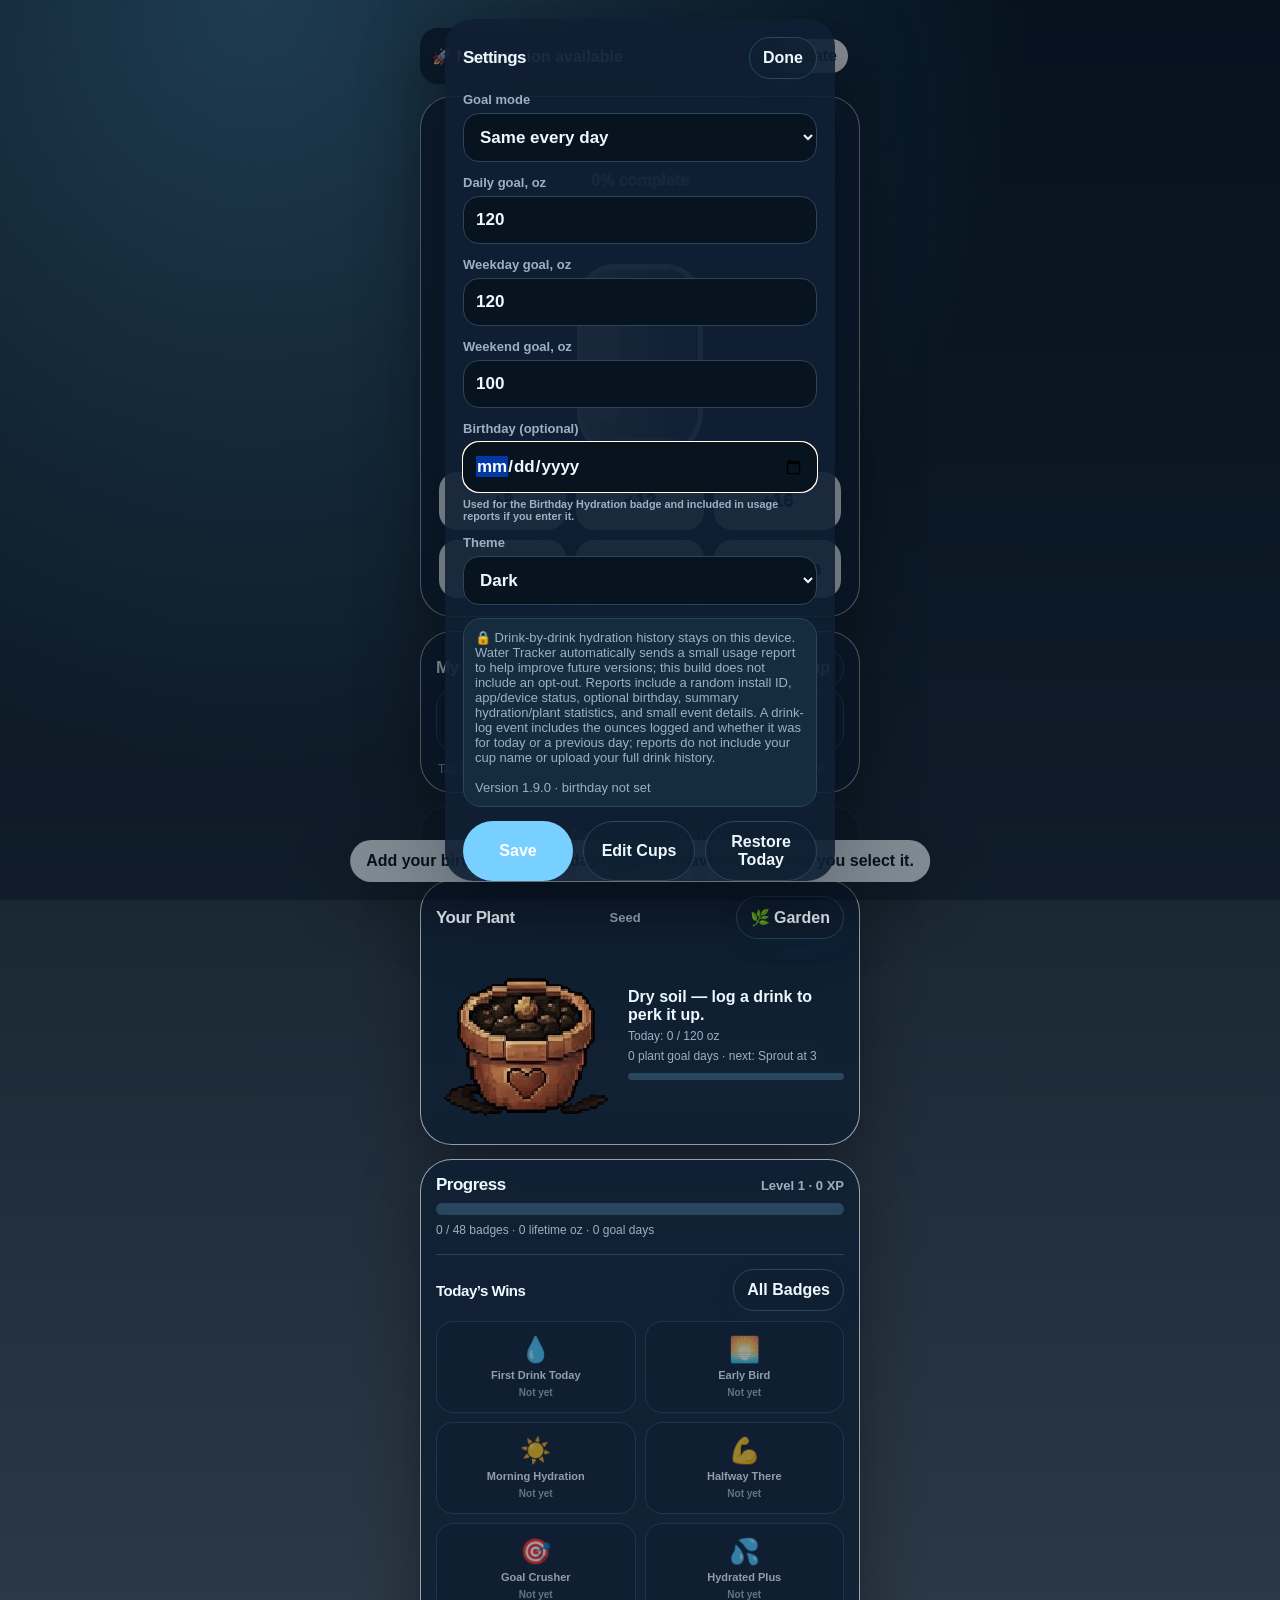
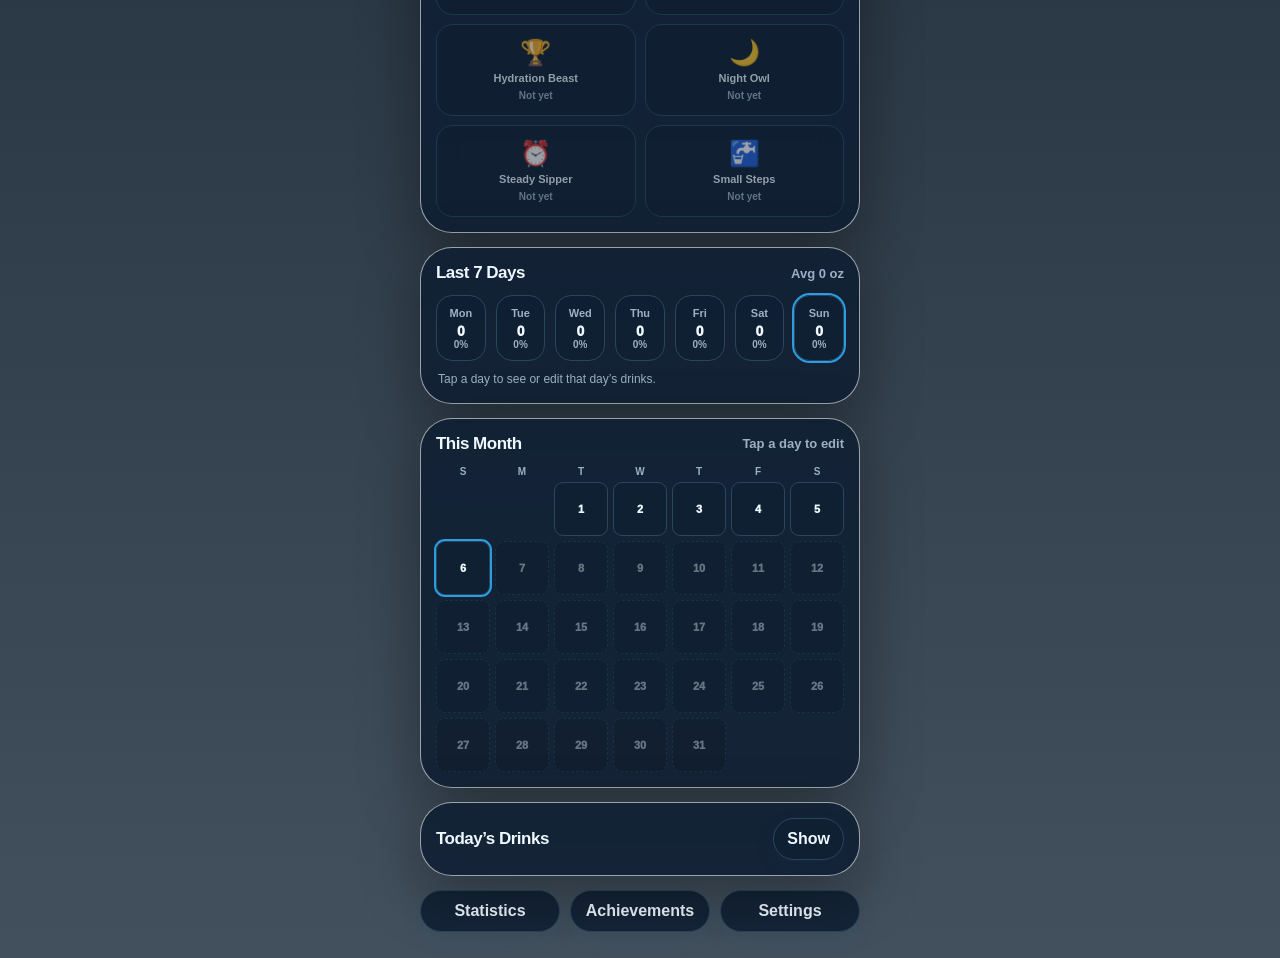
==== commit efee587d: "Stabilize Water Tracker architecture and PWA" ====
--- a/index.html
+++ b/index.html
@@ -1,7 +1,7 @@
 <!doctype html>
 <html lang="en">
-<head><meta charset="utf-8"><meta name="viewport" content="width=device-width,initial-scale=1,maximum-scale=1,minimum-scale=1,user-scalable=no,viewport-fit=cover"><meta name="theme-color" content="#eaf7ff"><meta name="apple-mobile-web-app-capable" content="yes"><meta name="apple-mobile-web-app-title" content="Water"><meta name="apple-mobile-web-app-status-bar-style" content="default"><title>Water Tracker</title><link rel="manifest" href="manifest.webmanifest"><link rel="icon" href="icon.svg" type="image/svg+xml"><link rel="apple-touch-icon" href="icon.svg"><link rel="stylesheet" href="v1/css/app.css"><link rel="stylesheet" href="v1/css/refinements.css"><link rel="stylesheet" href="v1/css/parity.css"><link rel="stylesheet" href="v1/css/calendar-parity.css"><link rel="stylesheet" href="v1/css/progress-parity.css"><link rel="stylesheet" href="v1/css/pixel-plant.css"></head>
+<head><meta charset="utf-8"><meta name="viewport" content="width=device-width,initial-scale=1,viewport-fit=cover"><meta name="theme-color" content="#eaf7ff"><meta name="apple-mobile-web-app-capable" content="yes"><meta name="apple-mobile-web-app-title" content="Water"><meta name="apple-mobile-web-app-status-bar-style" content="default"><title>Water Tracker</title><link rel="manifest" href="manifest.webmanifest"><link rel="icon" href="icon.svg" type="image/svg+xml"><link rel="apple-touch-icon" href="icon-180.png"><link rel="stylesheet" href="v1/css/app.css"><link rel="stylesheet" href="v1/css/ui-extras.css"><link rel="stylesheet" href="v1/css/calendar.css"><link rel="stylesheet" href="v1/css/progress.css"><link rel="stylesheet" href="v1/css/pixel-plant.css"><link rel="stylesheet" href="v1/css/garden.css"></head>
 <body>
-<main class="app"><section class="update" id="updateBanner" hidden><span>🚀 New version available</span><button id="updateNow" type="button">Update</button></section><section id="homeView" class="view active"><section id="hero" class="hero"><div class="total"><span id="todayTotal" class="num">0</span><span class="goal">/ <span id="todayGoal">120</span> oz</span></div><div id="progressText" class="status">0% complete</div><div class="heroStats"><span class="pill">🔥 Streak <strong id="currentStreak">0</strong></span><span class="pill">🏆 Best <strong id="bestStreak">0</strong></span><span class="pill">🎯 Goal <strong id="goalModeLabel">Daily</strong></span></div><div class="bottleArea"><div class="bottle" aria-hidden="true"><div class="mark"></div><div id="water" class="water"></div><div class="shine"></div></div></div><div id="quickButtons" class="grid"></div></section><section class="card"><div class="row"><h2>My Cups</h2><button id="addCupButton" class="small">+ Add Cup</button></div><div id="cupButtons" class="cups"></div><p class="hint">Tap a cup to log it. Use Edit Cups in Settings to rename, resize, or delete.</p></section><button id="undoButton" class="undo" disabled>↶ Undo last drink</button><section class="card"><div class="row"><h2>Your Plant</h2><span id="plantName" class="avg">Seed</span></div><div id="plantBox" class="plant"></div></section><section class="card" id="progressCard"><div class="row"><h2>Progress</h2><span id="levelText" class="avg">Level 1</span></div><div class="levelbar"><div id="levelFill"></div></div><p id="progressSummary" class="hint">0 lifetime oz · 0 goal days · best streak 0</p><div class="winsBlock"><div class="row winsHeader"><h2>Today’s Wins</h2><button id="badgesButton" class="small">All Badges</button></div><div id="todayWins" class="winsRow"></div></div></section><section class="card"><div class="row"><h2>Last 7 Days</h2><span id="weeklyAverage" class="avg">Avg 0 oz</span></div><div id="history" class="history"></div><p class="hint">Tap a day to see or edit that day’s drinks.</p></section><section class="card"><div class="row"><h2>This Month</h2><span class="avg">Tap a day to edit</span></div><div id="monthWeekdays" class="monthWeekdays"><span>S</span><span>M</span><span>T</span><span>W</span><span>T</span><span>F</span><span>S</span></div><div id="monthGrid" class="monthGrid"></div></section><section class="card"><div class="row"><h2>Today’s Drinks</h2><button id="toggleTimelineButton" class="small">Show</button></div><div id="timeline" class="timeline"></div></section><div class="pageLinks"><button data-view="statsView" class="small">Statistics</button><button data-view="badgesView" class="small">Achievements</button><button id="settingsButton" class="small">Settings</button></div></section><section id="statsView" class="view"><section class="card"><div class="row"><h2>Statistics</h2><button data-view="homeView" class="small">Done</button></div><div id="stats" class="statsGrid"></div></section></section><section id="badgesView" class="view"><section class="card"><div class="row"><h2>Achievements</h2><button data-view="homeView" class="small">Done</button></div><div id="badgeList" class="list"></div></section></section></main>
-<dialog id="amountDialog"><form class="modal" method="dialog"><h2>Add custom amount</h2><label>Ounces<input id="amountInput" type="number" inputmode="decimal" min="0" step="0.5" placeholder="24"></label><div class="actions"><button class="ghost" value="cancel">Cancel</button><button id="saveAmountButton" class="primary" type="button">Add</button></div></form></dialog><dialog id="settingsDialog"><form class="modal" method="dialog"><div class="row"><h2>Settings</h2><button class="small" value="cancel">Done</button></div><label>Goal mode<select id="goalMode"><option value="daily">Same every day</option><option value="weekdayWeekend">Weekday / weekend</option></select></label><label>Daily goal, oz<input id="dailyGoal" type="number" inputmode="numeric" min="1" max="400"></label><label>Weekday goal, oz<input id="weekdayGoal" type="number" inputmode="numeric" min="1" max="400"></label><label>Weekend goal, oz<input id="weekendGoal" type="number" inputmode="numeric" min="1" max="400"></label><label>Birthday (optional)<input id="birthday" type="date"><small class="muted">Used for the Birthday Hydration badge and included with your anonymous install ID in backend reports.</small></label><label>Theme<select id="theme"><option value="system">System</option><option value="light">Light</option><option value="dark">Dark</option></select></label><div class="privacy">🔒 Hydration logs stay on this device. Anonymous usage reports include the install ID, app information, and the optional birthday entered above.<br><br><span id="versionText"></span></div><div class="actions"><button id="saveSettings" class="primary" type="button">Save</button><button id="editCupsButton" class="ghost" type="button">Edit Cups</button><button id="restoreButton" class="ghost" type="button">Restore Today</button></div><div class="actions"><button id="resetButton" class="ghost danger" type="button">Reset Today</button><button id="clearButton" class="ghost danger" type="button">Clear All Data</button></div><div class="actions"><button id="exportButton" class="ghost" type="button">Export</button><button id="importButton" class="ghost" type="button">Import</button></div><div class="actions"><button id="developerButton" class="ghost" type="button">Developer Info</button></div></form></dialog><dialog id="cupDialog"><form class="modal" method="dialog"><h2 id="cupTitle">Add Cup</h2><label>Name<input id="cupName" maxlength="18" placeholder="Owala"></label><label>Ounces<input id="cupOz" type="number" inputmode="decimal" min="0" step="0.5" placeholder="24"></label><div class="actions"><button id="saveCup" class="primary" type="button">Save</button><button id="deleteCup" class="ghost danger" type="button">Delete</button><button class="ghost" value="cancel">Cancel</button></div></form></dialog><dialog id="dayDialog"><form class="modal" method="dialog"><div class="row"><h2 id="dayTitle">Day</h2><button class="small" value="cancel">Done</button></div><div class="actions"><button id="addPastDrink" class="primary" type="button">+ Drink</button><button id="resetPastDay" class="ghost danger" type="button">Reset Day</button></div><div id="dayList" class="timeline show"></div></form></dialog><dialog id="devDialog"><form class="modal" method="dialog"><div class="row"><h2>Developer Info</h2><button class="small" value="cancel">Done</button></div><div id="devInfo" class="list"></div></form></dialog><div id="toast" class="toast" role="status" aria-live="polite"></div><div id="confetti" class="confetti" aria-hidden="true"></div>
-<script src="v1/js/config.js"></script><script src="v1/js/storage.js"></script><script src="v1/js/date.js"></script><script src="v1/js/hydration.js"></script><script src="v1/js/stats.js"></script><script src="v1/js/plants.js"></script><script src="v1/js/engagement.js"></script><script src="v1/js/telemetry.js"></script><script src="v1/js/app.js"></script><script src="v1/js/birthday-prompt.js"></script><script src="v1/js/parity.js"></script><script src="v1/js/pixel-plant.js"></script><script>if('serviceWorker' in navigator){window.addEventListener('load',()=>navigator.serviceWorker.register('./service-worker.js').catch(()=>{}));}</script></body></html>+<main class="app"><section class="update" id="updateBanner" hidden><span>🚀 New version available</span><button id="updateNow" type="button">Update</button></section><section id="homeView" class="view active"><section id="hero" class="hero"><div class="total"><span id="todayTotal" class="num">0</span><span class="goal">/ <span id="todayGoal">120</span> oz</span></div><div id="progressText" class="status">0% complete</div><div class="heroStats"><span class="pill">🔥 Streak <strong id="currentStreak">0</strong></span><span class="pill">🏆 Best <strong id="bestStreak">0</strong></span><span class="pill">🎯 Goal <strong id="goalModeLabel">Daily</strong></span></div><div class="bottleArea"><div class="bottle" aria-hidden="true"><div class="mark"></div><div id="water" class="water"></div><div class="shine"></div></div></div><div id="quickButtons" class="grid"></div></section><section class="card"><div class="row"><h2>My Cups</h2><button id="addCupButton" class="small" type="button">+ Add Cup</button></div><div id="cupButtons" class="cups"></div><p class="hint">Tap a cup to log it. Use Edit Cups in Settings to rename, resize, or delete.</p></section><button id="undoButton" class="undo" type="button" disabled>↶ Undo last drink</button><section class="card"><div class="row"><h2>Your Plant</h2><span id="plantName" class="avg">Seed</span></div><div id="plantBox" class="plant"></div></section><section class="card" id="progressCard"><div class="row"><h2>Progress</h2><span id="levelText" class="avg">Level 1</span></div><div class="levelbar"><div id="levelFill"></div></div><p id="progressSummary" class="hint">0 lifetime oz · 0 goal days · best streak 0</p><div class="winsBlock"><div class="row winsHeader"><h2>Today’s Wins</h2><button id="badgesButton" class="small" type="button">All Badges</button></div><div id="todayWins" class="winsRow"></div></div></section><section class="card"><div class="row"><h2>Last 7 Days</h2><span id="weeklyAverage" class="avg">Avg 0 oz</span></div><div id="history" class="history"></div><p class="hint">Tap a day to see or edit that day’s drinks.</p></section><section class="card"><div class="row"><h2>This Month</h2><span class="avg">Tap a day to edit</span></div><div id="monthWeekdays" class="monthWeekdays"><span>S</span><span>M</span><span>T</span><span>W</span><span>T</span><span>F</span><span>S</span></div><div id="monthGrid" class="monthGrid"></div></section><section class="card"><div class="row"><h2>Today’s Drinks</h2><button id="toggleTimelineButton" class="small" type="button">Show</button></div><div id="timeline" class="timeline"></div></section><div class="pageLinks"><button data-view="statsView" class="small" type="button">Statistics</button><button data-view="badgesView" class="small" type="button">Achievements</button><button id="settingsButton" class="small" type="button">Settings</button></div></section><section id="statsView" class="view"><section class="card"><div class="row"><h2>Statistics</h2><button data-view="homeView" class="small" type="button">Done</button></div><div id="stats" class="statsGrid"></div></section></section><section id="badgesView" class="view"><section class="card"><div class="row"><h2>Achievements</h2><button data-view="homeView" class="small" type="button">Done</button></div><div id="badgeList" class="list"></div></section></section></main>
+<dialog id="amountDialog"><form class="modal" method="dialog"><h2>Add custom amount</h2><label>Ounces<input id="amountInput" type="number" inputmode="decimal" min="1" max="1000" step="0.5" placeholder="24"></label><div class="actions"><button class="ghost" value="cancel">Cancel</button><button id="saveAmountButton" class="primary" type="button">Add</button></div></form></dialog><dialog id="settingsDialog"><form class="modal" method="dialog"><div class="row"><h2>Settings</h2><button class="small" value="cancel">Done</button></div><label>Goal mode<select id="goalMode"><option value="daily">Same every day</option><option value="weekdayWeekend">Weekday / weekend</option></select></label><label>Daily goal, oz<input id="dailyGoal" type="number" inputmode="numeric" min="1" max="400"></label><label>Weekday goal, oz<input id="weekdayGoal" type="number" inputmode="numeric" min="1" max="400"></label><label>Weekend goal, oz<input id="weekendGoal" type="number" inputmode="numeric" min="1" max="400"></label><label>Birthday (optional)<input id="birthday" type="date"><small class="muted">Used for the Birthday Hydration badge and included in usage reports if you enter it.</small></label><label>Theme<select id="theme"><option value="system">System</option><option value="light">Light</option><option value="dark">Dark</option></select></label><div class="privacy">🔒 Drink-by-drink hydration history stays on this device. Water Tracker automatically sends a small usage report to help improve future versions; this build does not include an opt-out. Reports include a random install ID, app/device status, optional birthday, summary hydration/plant statistics, and small event details. A drink-log event includes the ounces logged and whether it was for today or a previous day; reports do not include your cup name or upload your full drink history.<br><br><span id="versionText"></span></div><div class="actions"><button id="saveSettings" class="primary" type="button">Save</button><button id="editCupsButton" class="ghost" type="button">Edit Cups</button><button id="restoreButton" class="ghost" type="button">Restore Today</button></div><div class="actions"><button id="resetButton" class="ghost danger" type="button">Reset Today</button><button id="clearButton" class="ghost danger" type="button">Clear All Data</button></div><div class="actions"><button id="exportButton" class="ghost" type="button">Export</button><button id="importButton" class="ghost" type="button">Import</button></div><div class="actions"><button id="developerButton" class="ghost" type="button">Developer Info</button></div></form></dialog><dialog id="cupDialog"><form class="modal" method="dialog"><h2 id="cupTitle">Add Cup</h2><label>Name<input id="cupName" maxlength="18" placeholder="Owala"></label><label>Ounces<input id="cupOz" type="number" inputmode="decimal" min="1" max="400" step="0.5" placeholder="24"></label><div class="actions"><button id="saveCup" class="primary" type="button">Save</button><button id="deleteCup" class="ghost danger" type="button">Delete</button><button class="ghost" value="cancel">Cancel</button></div></form></dialog><dialog id="dayDialog"><form class="modal" method="dialog"><div class="row"><h2 id="dayTitle">Day</h2><button class="small" value="cancel">Done</button></div><div class="actions"><button id="addPastDrink" class="primary" type="button">+ Drink</button><button id="resetPastDay" class="ghost danger" type="button">Reset Day</button></div><div id="dayList" class="timeline show"></div></form></dialog><dialog id="devDialog"><form class="modal" method="dialog"><div class="row"><h2>Developer Info</h2><button class="small" value="cancel">Done</button></div><div id="devInfo" class="list"></div></form></dialog><div id="toast" class="toast" role="status" aria-live="polite"></div><div id="confetti" class="confetti" aria-hidden="true"></div>
+<script src="v1/js/config.js"></script><script src="v1/js/storage.js"></script><script src="v1/js/date.js"></script><script src="v1/js/hydration.js"></script><script src="v1/js/stats.js"></script><script src="v1/js/plants.js"></script><script src="v1/js/engagement.js"></script><script src="v1/js/telemetry.js"></script><script src="v1/js/app.js"></script><script src="v1/js/birthday-prompt.js"></script><script src="v1/js/pixel-plant.js"></script><script src="v1/js/garden.js"></script><script src="v1/js/ui-extras.js"></script><script>if('serviceWorker' in navigator){window.addEventListener('load',()=>navigator.serviceWorker.register('./service-worker.js').catch(()=>{}));}</script></body></html>
--- a/v1/css/ui-extras.css
+++ b/v1/css/ui-extras.css
@@ -0,0 +1 @@
+.update{align-items:center;justify-content:space-between;gap:10px;background:#102033;color:#fff;border-radius:18px;padding:11px 12px;margin-bottom:12px;box-shadow:var(--shadow);font-weight:850}.update[hidden]{display:none}.update:not([hidden]){display:flex}.update button{border:0;background:#fff;color:#102033;border-radius:999px;padding:8px 11px;font-weight:900}.heroStats{display:flex;justify-content:center;gap:8px;flex-wrap:wrap;margin-top:10px}.pill{border:1px solid var(--line);border-radius:999px;padding:7px 10px;color:var(--muted);font-size:12px;font-weight:850;background:var(--card)}.pill strong{color:var(--text)}.timeline{display:none}.timeline.show{display:grid}.cup.editmode{outline:2px solid var(--accent2);box-shadow:0 0 0 4px color-mix(in srgb,var(--accent2),transparent 78%),0 8px 18px rgba(17,72,112,.07)}.cupEditPrompt{display:flex;align-items:center;justify-content:space-between;gap:10px;margin:2px 0 12px;padding:10px 12px;border:1px solid var(--accent2);border-radius:16px;background:color-mix(in srgb,var(--accent2),var(--card) 88%);font-size:13px;font-weight:900}.cupEditPrompt .small{padding:8px 11px;box-shadow:none}#undoButton:disabled{opacity:.5;color:var(--muted);background:color-mix(in srgb,var(--card),var(--bg) 30%);border-color:var(--line)}#amountDialog input{font-size:17px}.settingsSectionNote{font-size:12px;color:var(--muted)}
--- a/v1/css/calendar.css
+++ b/v1/css/calendar.css
@@ -0,0 +1 @@
+.history{grid-template-columns:repeat(7,1fr);margin-top:12px;gap:10px}.day{min-height:66px;border:1px solid var(--line);border-radius:16px;background:var(--card);display:grid;place-items:center;padding:7px 2px;text-align:center;color:var(--text)}.day.met{border-color:#9ee8cd;background:color-mix(in srgb,var(--success),white 88%)}.day.close{border-color:#ffe2a3;background:color-mix(in srgb,var(--warn),white 86%)}.day.today{outline:2px solid var(--accent2)}.day .dow{color:var(--muted);font-size:11px;font-weight:900}.day .oz{font-size:14px;font-weight:950;margin-top:4px;color:var(--text)}.day .pct{font-size:10px;color:var(--muted);font-weight:850}.monthWeekdays{display:grid;grid-template-columns:repeat(7,1fr);gap:5px;margin-top:12px;color:var(--muted);font-size:10px;font-weight:900;text-align:center}.monthGrid{display:grid;grid-template-columns:repeat(7,1fr);gap:5px;margin-top:5px}.monthCell{aspect-ratio:1;min-height:0;border:1px solid var(--line);border-radius:9px;background:var(--card);display:grid;place-items:center;padding:0;color:var(--text);font-size:10px;font-weight:900}.monthCell.met{border-color:#9ee8cd;background:#b9f5cc;color:#155c2d}.monthCell.partial{border-color:#ffe2a3;background:#fff0a8;color:#6a5600}.monthCell.today{outline:2px solid var(--accent2)}.monthCell.future{opacity:.38;background:color-mix(in srgb,var(--card),var(--bg) 35%);border-style:dashed;cursor:default}.monthCell.future:active{transform:none}.monthDay{display:grid;place-items:center;width:100%;height:100%;font-size:11px;font-weight:950;color:inherit}body.dark .day.met{background:color-mix(in srgb,var(--success),#102033 74%)}body.dark .day.close{background:color-mix(in srgb,var(--warn),#102033 76%)}body.dark .monthCell.met{background:#174b3c;color:#d8fff0;border-color:#398a70}body.dark .monthCell.partial{background:#5a491c;color:#fff2b3;border-color:#9b8134}body.dark .monthCell.future{background:color-mix(in srgb,var(--card),#07131f 45%)}@media(max-width:520px){.history{gap:3px}.monthGrid,.monthWeekdays{gap:4px}.day{font-size:10px}.monthDay{font-size:10px}}
--- a/v1/css/progress.css
+++ b/v1/css/progress.css
@@ -0,0 +1 @@
+#progressCard .levelbar{height:12px;margin:8px 0 4px}#progressSummary{margin:7px 0 0}.winsBlock{margin-top:16px;padding-top:14px;border-top:1px solid var(--line)}.winsHeader{margin-bottom:10px}.winsHeader h2{font-size:15px}.winsRow{display:grid;grid-template-columns:repeat(2,minmax(0,1fr));gap:9px;margin-top:0}.winBadge{min-height:92px;border:1px solid var(--line);border-radius:17px;padding:10px 8px;display:flex;flex-direction:column;align-items:center;justify-content:center;text-align:center;background:color-mix(in srgb,var(--card),var(--bg) 12%)}.winBadgeIcon{font-size:25px;line-height:1}.winBadgeName{font-size:11px;font-weight:900;line-height:1.2;margin-top:7px}.winBadgeState{font-size:10px;font-weight:850;color:var(--muted);margin-top:5px}.winBadge.earned{background:color-mix(in srgb,var(--success),white 88%);border-color:#afe8bf}.winBadge.earned .winBadgeState{color:#155c2d}.winBadge.locked{opacity:.58}.pageLinks{display:grid;grid-template-columns:repeat(3,1fr);margin-bottom:4px}.app{padding-top:max(10px,env(safe-area-inset-top))}.badgeSummary{display:flex;justify-content:space-between;gap:12px;padding:12px 14px;margin-bottom:14px;border:1px solid var(--line);border-radius:16px;background:color-mix(in srgb,var(--card),var(--bg) 12%)}.badgeSummary span{color:var(--muted);font-size:12px}.badgeCategory{margin:18px 0}.badgeCategory h3{margin:0 0 9px;font-size:14px}.badgeRow{display:grid;grid-template-columns:38px 1fr auto;gap:10px;align-items:center;border-left:4px solid var(--line);margin-bottom:8px}.badgeRow.locked{opacity:.55}.badgeIcon{font-size:25px;text-align:center}.badgeCopy{display:flex;flex-direction:column;gap:2px}.badgeCopy small{color:var(--muted);line-height:1.25}.rarity-common{border-left-color:#9aa4ad}.rarity-uncommon{border-left-color:#54b96f}.rarity-rare{border-left-color:#4d91e8}.rarity-epic{border-left-color:#a96fe8}.rarity-legendary{border-left-color:#f0a43c}@media(max-width:360px){.winsRow{grid-template-columns:repeat(2,minmax(0,1fr))}.pageLinks{grid-template-columns:1fr}.badgeSummary{flex-direction:column}.badgeRow{grid-template-columns:32px 1fr auto}}body.dark .winBadge.earned{background:color-mix(in srgb,var(--success),#102033 74%);color:#dff8e7;border-color:#387a58}body.dark .winBadge.earned .winBadgeState{color:#dff8e7}
--- a/v1/css/garden.css
+++ b/v1/css/garden.css
@@ -0,0 +1 @@
+.gardenHeader{display:flex;align-items:center;justify-content:space-between;gap:12px;margin-bottom:8px}.gardenHeader h2{margin:0}.gardenIntro{margin:0 0 14px;color:var(--muted);font-size:13px;line-height:1.45}.gardenGrid{display:grid;grid-template-columns:repeat(2,minmax(0,1fr));gap:12px}.gardenPlantCard{border:1px solid var(--line);background:var(--card);border-radius:18px;padding:12px;text-align:center;box-shadow:none;min-width:0}.gardenPlantCard:active{transform:scale(.985)}.gardenPlantArt{display:block;width:100%;height:142px;object-fit:contain;image-rendering:pixelated;image-rendering:crisp-edges;margin:auto}.gardenPlantCard strong{display:block;margin-top:6px;font-size:14px}.gardenPlantCard small{display:block;margin-top:3px;color:var(--muted);font-size:11px;line-height:1.35}.gardenEmpty{grid-column:1/-1;text-align:center;padding:30px 14px;color:var(--muted)}.gardenEmpty span{display:block;font-size:42px;margin-bottom:8px}.gardenDetail{max-width:360px;width:calc(100% - 28px);border:0;border-radius:22px;padding:0;background:var(--card);color:inherit}.gardenDetail::backdrop{background:rgba(0,0,0,.45)}.gardenDetailBody{padding:18px;text-align:center}.gardenDetailArt{display:block;width:220px;height:220px;max-width:100%;object-fit:contain;image-rendering:pixelated;image-rendering:crisp-edges;margin:0 auto 8px}.gardenDetailBody h2{margin:4px 0 2px}.gardenDetailBody p{margin:4px 0 14px;color:var(--muted);font-size:13px}.gardenCount{color:var(--muted);font-size:12px}@media(max-width:360px){.gardenGrid{grid-template-columns:1fr}}
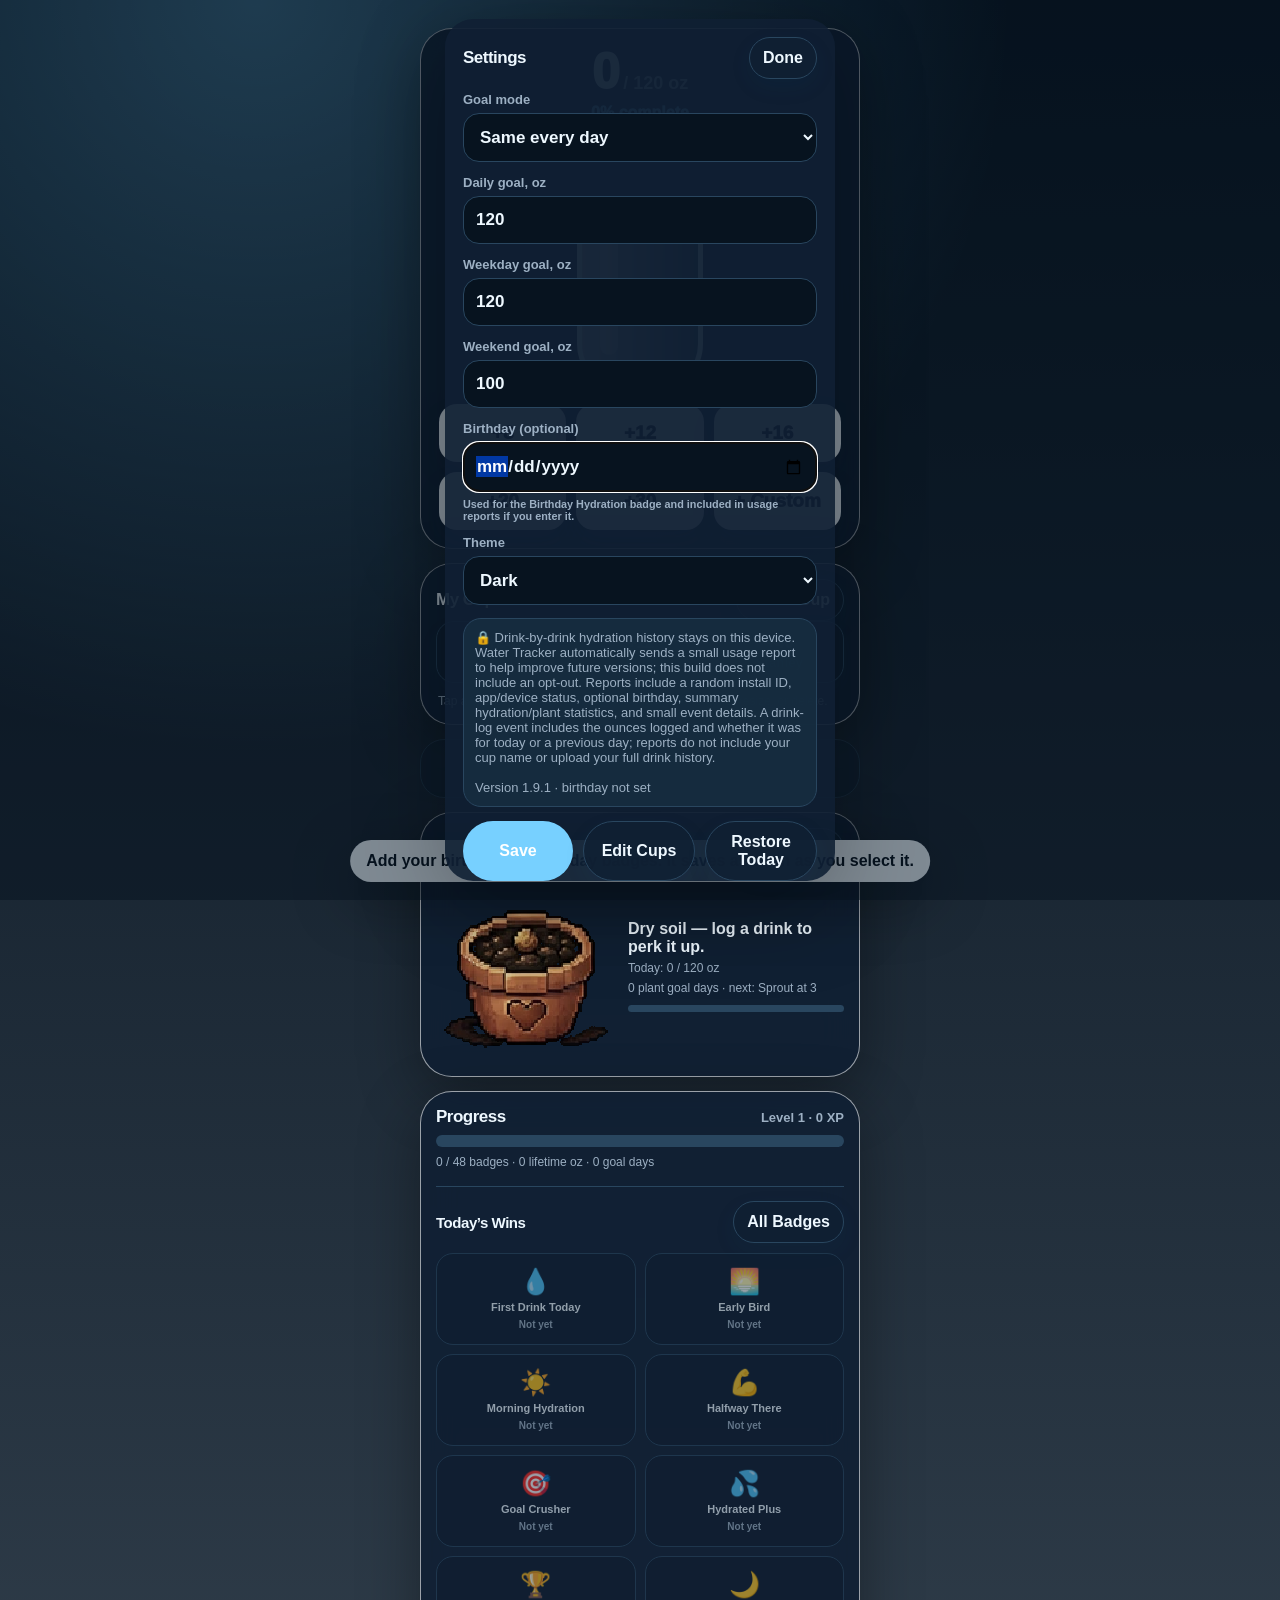
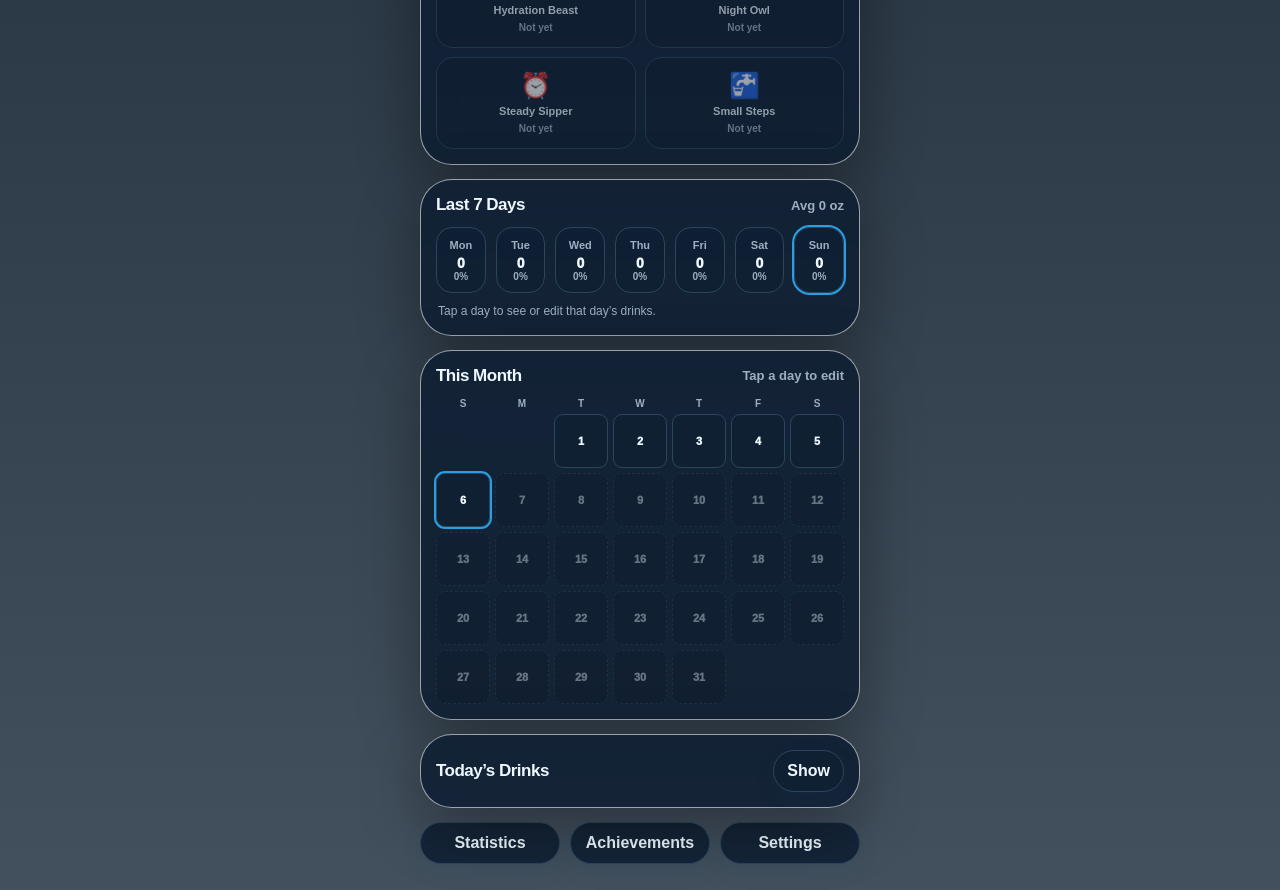
==== commit 7f506699: "Release 1.9.1: repair plant assets, harden corrections and PWA updates Repair Monstera image files a" ====
--- a/index.html
+++ b/index.html
@@ -1,7 +1,334 @@
 <!doctype html>
 <html lang="en">
-<head><meta charset="utf-8"><meta name="viewport" content="width=device-width,initial-scale=1,viewport-fit=cover"><meta name="theme-color" content="#eaf7ff"><meta name="apple-mobile-web-app-capable" content="yes"><meta name="apple-mobile-web-app-title" content="Water"><meta name="apple-mobile-web-app-status-bar-style" content="default"><title>Water Tracker</title><link rel="manifest" href="manifest.webmanifest"><link rel="icon" href="icon.svg" type="image/svg+xml"><link rel="apple-touch-icon" href="icon-180.png"><link rel="stylesheet" href="v1/css/app.css"><link rel="stylesheet" href="v1/css/ui-extras.css"><link rel="stylesheet" href="v1/css/calendar.css"><link rel="stylesheet" href="v1/css/progress.css"><link rel="stylesheet" href="v1/css/pixel-plant.css"><link rel="stylesheet" href="v1/css/garden.css"></head>
-<body>
-<main class="app"><section class="update" id="updateBanner" hidden><span>🚀 New version available</span><button id="updateNow" type="button">Update</button></section><section id="homeView" class="view active"><section id="hero" class="hero"><div class="total"><span id="todayTotal" class="num">0</span><span class="goal">/ <span id="todayGoal">120</span> oz</span></div><div id="progressText" class="status">0% complete</div><div class="heroStats"><span class="pill">🔥 Streak <strong id="currentStreak">0</strong></span><span class="pill">🏆 Best <strong id="bestStreak">0</strong></span><span class="pill">🎯 Goal <strong id="goalModeLabel">Daily</strong></span></div><div class="bottleArea"><div class="bottle" aria-hidden="true"><div class="mark"></div><div id="water" class="water"></div><div class="shine"></div></div></div><div id="quickButtons" class="grid"></div></section><section class="card"><div class="row"><h2>My Cups</h2><button id="addCupButton" class="small" type="button">+ Add Cup</button></div><div id="cupButtons" class="cups"></div><p class="hint">Tap a cup to log it. Use Edit Cups in Settings to rename, resize, or delete.</p></section><button id="undoButton" class="undo" type="button" disabled>↶ Undo last drink</button><section class="card"><div class="row"><h2>Your Plant</h2><span id="plantName" class="avg">Seed</span></div><div id="plantBox" class="plant"></div></section><section class="card" id="progressCard"><div class="row"><h2>Progress</h2><span id="levelText" class="avg">Level 1</span></div><div class="levelbar"><div id="levelFill"></div></div><p id="progressSummary" class="hint">0 lifetime oz · 0 goal days · best streak 0</p><div class="winsBlock"><div class="row winsHeader"><h2>Today’s Wins</h2><button id="badgesButton" class="small" type="button">All Badges</button></div><div id="todayWins" class="winsRow"></div></div></section><section class="card"><div class="row"><h2>Last 7 Days</h2><span id="weeklyAverage" class="avg">Avg 0 oz</span></div><div id="history" class="history"></div><p class="hint">Tap a day to see or edit that day’s drinks.</p></section><section class="card"><div class="row"><h2>This Month</h2><span class="avg">Tap a day to edit</span></div><div id="monthWeekdays" class="monthWeekdays"><span>S</span><span>M</span><span>T</span><span>W</span><span>T</span><span>F</span><span>S</span></div><div id="monthGrid" class="monthGrid"></div></section><section class="card"><div class="row"><h2>Today’s Drinks</h2><button id="toggleTimelineButton" class="small" type="button">Show</button></div><div id="timeline" class="timeline"></div></section><div class="pageLinks"><button data-view="statsView" class="small" type="button">Statistics</button><button data-view="badgesView" class="small" type="button">Achievements</button><button id="settingsButton" class="small" type="button">Settings</button></div></section><section id="statsView" class="view"><section class="card"><div class="row"><h2>Statistics</h2><button data-view="homeView" class="small" type="button">Done</button></div><div id="stats" class="statsGrid"></div></section></section><section id="badgesView" class="view"><section class="card"><div class="row"><h2>Achievements</h2><button data-view="homeView" class="small" type="button">Done</button></div><div id="badgeList" class="list"></div></section></section></main>
-<dialog id="amountDialog"><form class="modal" method="dialog"><h2>Add custom amount</h2><label>Ounces<input id="amountInput" type="number" inputmode="decimal" min="1" max="1000" step="0.5" placeholder="24"></label><div class="actions"><button class="ghost" value="cancel">Cancel</button><button id="saveAmountButton" class="primary" type="button">Add</button></div></form></dialog><dialog id="settingsDialog"><form class="modal" method="dialog"><div class="row"><h2>Settings</h2><button class="small" value="cancel">Done</button></div><label>Goal mode<select id="goalMode"><option value="daily">Same every day</option><option value="weekdayWeekend">Weekday / weekend</option></select></label><label>Daily goal, oz<input id="dailyGoal" type="number" inputmode="numeric" min="1" max="400"></label><label>Weekday goal, oz<input id="weekdayGoal" type="number" inputmode="numeric" min="1" max="400"></label><label>Weekend goal, oz<input id="weekendGoal" type="number" inputmode="numeric" min="1" max="400"></label><label>Birthday (optional)<input id="birthday" type="date"><small class="muted">Used for the Birthday Hydration badge and included in usage reports if you enter it.</small></label><label>Theme<select id="theme"><option value="system">System</option><option value="light">Light</option><option value="dark">Dark</option></select></label><div class="privacy">🔒 Drink-by-drink hydration history stays on this device. Water Tracker automatically sends a small usage report to help improve future versions; this build does not include an opt-out. Reports include a random install ID, app/device status, optional birthday, summary hydration/plant statistics, and small event details. A drink-log event includes the ounces logged and whether it was for today or a previous day; reports do not include your cup name or upload your full drink history.<br><br><span id="versionText"></span></div><div class="actions"><button id="saveSettings" class="primary" type="button">Save</button><button id="editCupsButton" class="ghost" type="button">Edit Cups</button><button id="restoreButton" class="ghost" type="button">Restore Today</button></div><div class="actions"><button id="resetButton" class="ghost danger" type="button">Reset Today</button><button id="clearButton" class="ghost danger" type="button">Clear All Data</button></div><div class="actions"><button id="exportButton" class="ghost" type="button">Export</button><button id="importButton" class="ghost" type="button">Import</button></div><div class="actions"><button id="developerButton" class="ghost" type="button">Developer Info</button></div></form></dialog><dialog id="cupDialog"><form class="modal" method="dialog"><h2 id="cupTitle">Add Cup</h2><label>Name<input id="cupName" maxlength="18" placeholder="Owala"></label><label>Ounces<input id="cupOz" type="number" inputmode="decimal" min="1" max="400" step="0.5" placeholder="24"></label><div class="actions"><button id="saveCup" class="primary" type="button">Save</button><button id="deleteCup" class="ghost danger" type="button">Delete</button><button class="ghost" value="cancel">Cancel</button></div></form></dialog><dialog id="dayDialog"><form class="modal" method="dialog"><div class="row"><h2 id="dayTitle">Day</h2><button class="small" value="cancel">Done</button></div><div class="actions"><button id="addPastDrink" class="primary" type="button">+ Drink</button><button id="resetPastDay" class="ghost danger" type="button">Reset Day</button></div><div id="dayList" class="timeline show"></div></form></dialog><dialog id="devDialog"><form class="modal" method="dialog"><div class="row"><h2>Developer Info</h2><button class="small" value="cancel">Done</button></div><div id="devInfo" class="list"></div></form></dialog><div id="toast" class="toast" role="status" aria-live="polite"></div><div id="confetti" class="confetti" aria-hidden="true"></div>
-<script src="v1/js/config.js"></script><script src="v1/js/storage.js"></script><script src="v1/js/date.js"></script><script src="v1/js/hydration.js"></script><script src="v1/js/stats.js"></script><script src="v1/js/plants.js"></script><script src="v1/js/engagement.js"></script><script src="v1/js/telemetry.js"></script><script src="v1/js/app.js"></script><script src="v1/js/birthday-prompt.js"></script><script src="v1/js/pixel-plant.js"></script><script src="v1/js/garden.js"></script><script src="v1/js/ui-extras.js"></script><script>if('serviceWorker' in navigator){window.addEventListener('load',()=>navigator.serviceWorker.register('./service-worker.js').catch(()=>{}));}</script></body></html>
+  <head>
+    <meta charset="utf-8" />
+    <meta
+      name="viewport"
+      content="width=device-width,initial-scale=1,viewport-fit=cover"
+    />
+    <meta name="theme-color" content="#eaf7ff" />
+    <meta name="apple-mobile-web-app-capable" content="yes" />
+    <meta name="apple-mobile-web-app-title" content="Water" />
+    <meta name="apple-mobile-web-app-status-bar-style" content="default" />
+    <title>Water Tracker</title>
+    <link rel="manifest" href="manifest.webmanifest" />
+    <link rel="icon" href="icon.svg" type="image/svg+xml" />
+    <link rel="apple-touch-icon" href="icon-180.png" />
+    <link rel="stylesheet" href="v1/css/app.css" />
+    <link rel="stylesheet" href="v1/css/ui-extras.css" />
+    <link rel="stylesheet" href="v1/css/calendar.css" />
+    <link rel="stylesheet" href="v1/css/progress.css" />
+    <link rel="stylesheet" href="v1/css/pixel-plant.css" />
+    <link rel="stylesheet" href="v1/css/garden.css" />
+  </head>
+  <body>
+    <main class="app">
+      <section class="update" id="updateBanner" hidden>
+        <span>🚀 New version available</span
+        ><button id="updateNow" type="button">Update</button>
+      </section>
+      <section id="homeView" class="view active">
+        <section id="hero" class="hero">
+          <div class="total">
+            <span id="todayTotal" class="num">0</span
+            ><span class="goal">/ <span id="todayGoal">120</span> oz</span>
+          </div>
+          <div id="progressText" class="status">0% complete</div>
+          <div class="heroStats">
+            <span class="pill"
+              >🔥 Streak <strong id="currentStreak">0</strong></span
+            ><span class="pill">🏆 Best <strong id="bestStreak">0</strong></span
+            ><span class="pill"
+              >🎯 Goal <strong id="goalModeLabel">Daily</strong></span
+            >
+          </div>
+          <div class="bottleArea">
+            <div class="bottle" aria-hidden="true">
+              <div class="mark"></div>
+              <div id="water" class="water"></div>
+              <div class="shine"></div>
+            </div>
+          </div>
+          <div id="quickButtons" class="grid"></div>
+        </section>
+        <section class="card">
+          <div class="row">
+            <h2>My Cups</h2>
+            <button id="addCupButton" class="small" type="button">
+              + Add Cup
+            </button>
+          </div>
+          <div id="cupButtons" class="cups"></div>
+          <p class="hint">
+            Tap a cup to log it. Use Edit Cups in Settings to rename, resize, or
+            delete.
+          </p>
+        </section>
+        <button id="undoButton" class="undo" type="button" disabled>
+          ↶ Undo last drink
+        </button>
+        <section class="card">
+          <div class="row">
+            <h2>Your Plant</h2>
+            <span id="plantName" class="avg">Seed</span>
+          </div>
+          <div id="plantBox" class="plant"></div>
+        </section>
+        <section class="card" id="progressCard">
+          <div class="row">
+            <h2>Progress</h2>
+            <span id="levelText" class="avg">Level 1</span>
+          </div>
+          <div class="levelbar"><div id="levelFill"></div></div>
+          <p id="progressSummary" class="hint">
+            0 lifetime oz · 0 goal days · best streak 0
+          </p>
+          <div class="winsBlock">
+            <div class="row winsHeader">
+              <h2>Today’s Wins</h2>
+              <button id="badgesButton" class="small" type="button">
+                All Badges
+              </button>
+            </div>
+            <div id="todayWins" class="winsRow"></div>
+          </div>
+        </section>
+        <section class="card">
+          <div class="row">
+            <h2>Last 7 Days</h2>
+            <span id="weeklyAverage" class="avg">Avg 0 oz</span>
+          </div>
+          <div id="history" class="history"></div>
+          <p class="hint">Tap a day to see or edit that day’s drinks.</p>
+        </section>
+        <section class="card">
+          <div class="row">
+            <h2>This Month</h2>
+            <span class="avg">Tap a day to edit</span>
+          </div>
+          <div id="monthWeekdays" class="monthWeekdays">
+            <span>S</span><span>M</span><span>T</span><span>W</span
+            ><span>T</span><span>F</span><span>S</span>
+          </div>
+          <div id="monthGrid" class="monthGrid"></div>
+        </section>
+        <section class="card">
+          <div class="row">
+            <h2>Today’s Drinks</h2>
+            <button id="toggleTimelineButton" class="small" type="button">
+              Show
+            </button>
+          </div>
+          <div id="timeline" class="timeline"></div>
+        </section>
+        <div class="pageLinks">
+          <button data-view="statsView" class="small" type="button">
+            Statistics</button
+          ><button data-view="badgesView" class="small" type="button">
+            Achievements</button
+          ><button id="settingsButton" class="small" type="button">
+            Settings
+          </button>
+        </div>
+      </section>
+      <section id="statsView" class="view">
+        <section class="card">
+          <div class="row">
+            <h2>Statistics</h2>
+            <button data-view="homeView" class="small" type="button">
+              Done
+            </button>
+          </div>
+          <div id="stats" class="statsGrid"></div>
+        </section>
+      </section>
+      <section id="badgesView" class="view">
+        <section class="card">
+          <div class="row">
+            <h2>Achievements</h2>
+            <button data-view="homeView" class="small" type="button">
+              Done
+            </button>
+          </div>
+          <div id="badgeList" class="list"></div>
+        </section>
+      </section>
+    </main>
+    <dialog id="amountDialog">
+      <form class="modal" method="dialog">
+        <h2>Add custom amount</h2>
+        <label
+          >Ounces<input
+            id="amountInput"
+            type="number"
+            inputmode="decimal"
+            min="1"
+            max="1000"
+            step="0.5"
+            placeholder="24"
+        /></label>
+        <div class="actions">
+          <button class="ghost" value="cancel">Cancel</button
+          ><button id="saveAmountButton" class="primary" type="button">
+            Add
+          </button>
+        </div>
+      </form>
+    </dialog>
+    <dialog id="settingsDialog">
+      <form class="modal" method="dialog">
+        <div class="row">
+          <h2>Settings</h2>
+          <button class="small" value="cancel">Done</button>
+        </div>
+        <label
+          >Goal mode<select id="goalMode">
+            <option value="daily">Same every day</option>
+            <option value="weekdayWeekend">Weekday / weekend</option>
+          </select></label
+        ><label
+          >Daily goal, oz<input
+            id="dailyGoal"
+            type="number"
+            inputmode="numeric"
+            min="1"
+            max="400" /></label
+        ><label
+          >Weekday goal, oz<input
+            id="weekdayGoal"
+            type="number"
+            inputmode="numeric"
+            min="1"
+            max="400" /></label
+        ><label
+          >Weekend goal, oz<input
+            id="weekendGoal"
+            type="number"
+            inputmode="numeric"
+            min="1"
+            max="400" /></label
+        ><label
+          >Birthday (optional)<input id="birthday" type="date" /><small
+            class="muted"
+            >Used for the Birthday Hydration badge and included in usage reports
+            if you enter it.</small
+          ></label
+        ><label
+          >Theme<select id="theme">
+            <option value="system">System</option>
+            <option value="light">Light</option>
+            <option value="dark">Dark</option>
+          </select></label
+        >
+        <div class="privacy">
+          🔒 Drink-by-drink hydration history stays on this device. Water
+          Tracker automatically sends a small usage report to help improve
+          future versions; this build does not include an opt-out. Reports
+          include a random install ID, app/device status, optional birthday,
+          summary hydration/plant statistics, and small event details. A
+          drink-log event includes the ounces logged and whether it was for
+          today or a previous day; reports do not include your cup name or
+          upload your full drink history.<br /><br /><span
+            id="versionText"
+          ></span>
+        </div>
+        <div class="actions">
+          <button id="saveSettings" class="primary" type="button">Save</button
+          ><button id="editCupsButton" class="ghost" type="button">
+            Edit Cups</button
+          ><button id="restoreButton" class="ghost" type="button">
+            Restore Today
+          </button>
+        </div>
+        <div class="actions">
+          <button id="resetButton" class="ghost danger" type="button">
+            Reset Today</button
+          ><button id="clearButton" class="ghost danger" type="button">
+            Clear All Data
+          </button>
+        </div>
+        <div class="actions">
+          <button id="exportButton" class="ghost" type="button">Export</button
+          ><button id="importButton" class="ghost" type="button">Import</button>
+        </div>
+        <div class="actions">
+          <button id="developerButton" class="ghost" type="button">
+            Developer Info
+          </button>
+        </div>
+      </form>
+    </dialog>
+    <dialog id="cupDialog">
+      <form class="modal" method="dialog">
+        <h2 id="cupTitle">Add Cup</h2>
+        <label
+          >Name<input id="cupName" maxlength="18" placeholder="Owala" /></label
+        ><label
+          >Ounces<input
+            id="cupOz"
+            type="number"
+            inputmode="decimal"
+            min="1"
+            max="400"
+            step="0.5"
+            placeholder="24"
+        /></label>
+        <div class="actions">
+          <button id="saveCup" class="primary" type="button">Save</button
+          ><button id="deleteCup" class="ghost danger" type="button">
+            Delete</button
+          ><button class="ghost" value="cancel">Cancel</button>
+        </div>
+      </form>
+    </dialog>
+    <dialog id="dayDialog">
+      <form class="modal" method="dialog">
+        <div class="row">
+          <h2 id="dayTitle">Day</h2>
+          <button class="small" value="cancel">Done</button>
+        </div>
+        <div class="actions">
+          <button id="addPastDrink" class="primary" type="button">
+            + Drink</button
+          ><button id="resetPastDay" class="ghost danger" type="button">
+            Reset Day
+          </button>
+        </div>
+        <div id="dayList" class="timeline show"></div>
+      </form>
+    </dialog>
+    <dialog id="devDialog">
+      <form class="modal" method="dialog">
+        <div class="row">
+          <h2>Developer Info</h2>
+          <button class="small" value="cancel">Done</button>
+        </div>
+        <div id="devInfo" class="list"></div>
+      </form>
+    </dialog>
+    <div id="toast" class="toast" role="status" aria-live="polite"></div>
+    <div id="confetti" class="confetti" aria-hidden="true"></div>
+    <script src="v1/js/config.js"></script>
+    <script src="v1/js/storage.js"></script>
+    <script src="v1/js/date.js"></script>
+    <script src="v1/js/hydration.js"></script>
+    <script src="v1/js/stats.js"></script>
+    <script src="v1/js/plants.js"></script>
+    <script src="v1/js/engagement.js"></script>
+    <script src="v1/js/telemetry.js"></script>
+    <script src="v1/js/app.js"></script>
+    <script src="v1/js/birthday-prompt.js"></script>
+    <script src="v1/js/pixel-plant.js"></script>
+    <script src="v1/js/garden.js"></script>
+    <script src="v1/js/ui-extras.js"></script>
+    <script>
+      if ("serviceWorker" in navigator) {
+        window.addEventListener("load", () =>
+          navigator.serviceWorker
+            .register("./service-worker.js")
+            .catch(() => {}),
+        );
+      }
+    </script>
+  </body>
+</html>
--- a/v1/css/app.css
+++ b/v1/css/app.css
@@ -1 +1,563 @@
-:root{--bg:#f4fbff;--card:#ffffffdf;--text:#102033;--muted:#68798b;--line:#dcecf7;--accent:#0a91e6;--accent2:#77d0ff;--water:#35aef4;--danger:#d64545;--success:#19a974;--warn:#f4a261;--shadow:0 18px 50px rgba(17,72,112,.14);font-family:-apple-system,BlinkMacSystemFont,"Segoe UI",Roboto,Arial,sans-serif}body.dark{--bg:#07131f;--card:#102033e6;--text:#eef8ff;--muted:#9db0c3;--line:#29465f;--accent:#77d0ff;--accent2:#2b9de0;--water:#3bb8ff;--shadow:0 18px 60px rgba(0,0,0,.36)}*{box-sizing:border-box}body{margin:0;min-height:100svh;background:radial-gradient(circle at 20% 0%,rgba(119,208,255,.42),transparent 28%),linear-gradient(180deg,var(--bg),color-mix(in srgb,var(--bg),#dcefff 28%));color:var(--text);padding:max(18px,env(safe-area-inset-top)) 16px max(22px,env(safe-area-inset-bottom))}button,input,select{font:inherit}button{cursor:pointer;-webkit-tap-highlight-color:transparent}.app{max-width:440px;margin:0 auto}.top,.row{display:flex;justify-content:space-between;align-items:center;gap:10px}.top{margin-bottom:14px}.tiny{margin:0 0 2px;color:var(--muted);font-size:13px;font-weight:800;text-transform:uppercase;letter-spacing:.08em}h1{font-size:28px;margin:0;letter-spacing:-.04em}h2{font-size:17px;margin:0;letter-spacing:-.03em}.gear,.small,.ghost{border:1px solid var(--line);background:var(--card);color:var(--text);border-radius:999px;padding:11px 13px;font-weight:850;box-shadow:0 8px 22px rgba(17,72,112,.08)}.hero,.card{background:var(--card);border:1px solid rgba(255,255,255,.58);border-radius:32px;box-shadow:var(--shadow);backdrop-filter:blur(18px)}.hero{padding:18px;text-align:center}.card{padding:15px;margin-top:14px}.total{display:flex;align-items:baseline;justify-content:center;gap:7px;line-height:1}.num{font-size:50px;font-weight:950;letter-spacing:-.07em}.goal{font-size:18px;color:var(--muted);font-weight:850}.status{margin-top:7px;color:var(--accent);font-weight:950}.bottleArea{height:220px;position:relative;display:grid;place-items:center;margin:8px 0 14px}.bottle{position:absolute;bottom:0;width:126px;height:194px;border:5px solid var(--text);border-radius:38px 38px 46px 46px;overflow:hidden;background:linear-gradient(90deg,rgba(255,255,255,.72),rgba(255,255,255,.13))}.water{position:absolute;left:-5px;right:-5px;bottom:0;height:0%;background:linear-gradient(180deg,var(--accent2),var(--water));transition:height .45s cubic-bezier(.2,.8,.2,1)}.water:before{content:"";position:absolute;left:-25%;top:-15px;width:150%;height:30px;border-radius:50%;background:rgba(255,255,255,.52);animation:wave 2.4s ease-in-out infinite}.water.slosh:before{animation:slosh .55s ease,wave 2.4s ease-in-out .55s infinite}.shine{position:absolute;top:24px;left:18px;width:18px;height:130px;border-radius:999px;background:rgba(255,255,255,.32);z-index:3}.mark{position:absolute;left:0;right:0;top:0;border-top:2px dashed color-mix(in srgb,var(--text),transparent 55%);z-index:4}@keyframes wave{0%,100%{transform:translateX(-9px)}50%{transform:translateX(9px) translateY(3px)}}@keyframes slosh{0%{transform:translateX(-24px)}50%{transform:translateX(24px) translateY(3px)}100%{transform:translateX(0)}}.grid,.cups,.history,.monthGrid{display:grid;gap:10px}.grid,.cups{grid-template-columns:repeat(3,1fr)}.quick{border:0;border-radius:18px;background:var(--text);color:var(--bg);padding:15px 8px;font-size:19px;font-weight:950;box-shadow:0 12px 22px rgba(16,32,51,.16);min-height:58px}.cup{min-height:62px;border:1px solid var(--line);border-radius:18px;background:var(--card);color:var(--text);padding:10px 8px;font-weight:950;box-shadow:0 8px 18px rgba(17,72,112,.07)}.cup small{display:block;margin-top:3px;color:var(--muted);font-weight:850}.hint{margin:10px 2px 0;color:var(--muted);font-size:12px;line-height:1.35}.undo{width:100%;margin-top:14px;border:1px solid color-mix(in srgb,var(--danger),white 65%);border-radius:24px;background:color-mix(in srgb,var(--danger),white 89%);color:var(--danger);padding:18px 14px;font-weight:950;font-size:18px}.utilityActions,.pageLinks,.actions{display:flex;gap:10px;margin-top:14px;flex-wrap:wrap}.utilityActions button,.pageLinks button,.actions button{flex:1}.levelbar{height:14px;background:var(--line);border-radius:999px;overflow:hidden;margin:8px 0}.levelbar div{height:100%;background:linear-gradient(90deg,var(--accent),var(--accent2));border-radius:999px}.avg{font-size:13px;color:var(--muted);font-weight:850}.wins{display:grid;gap:8px;margin:10px 0}.winRow,.badgeRow,.stat,.drink{border:1px solid var(--line);border-radius:16px;background:color-mix(in srgb,var(--card),var(--bg) 18%);padding:10px}.winRow,.badgeRow,.drink{display:flex;justify-content:space-between;align-items:center;gap:8px}.winRow.done{background:color-mix(in srgb,var(--success),white 88%)}.badgeCount{font-weight:950}.plant{display:grid;grid-template-columns:130px 1fr;gap:12px;align-items:center}.history,.monthGrid{grid-template-columns:repeat(7,1fr);margin-top:12px}.day,.monthCell{min-height:58px;border:1px solid var(--line);border-radius:16px;background:var(--card);display:grid;place-items:center;padding:7px 2px;text-align:center;color:var(--text);font-size:11px}.day.met,.monthCell.met{border-color:#9ee8cd;background:color-mix(in srgb,var(--success),white 88%)}.day.partial,.monthCell.partial{border-color:#ffe2a3;background:color-mix(in srgb,var(--warn),white 86%)}.today{outline:2px solid var(--accent2)}.timeline{display:grid;gap:6px;margin-top:10px}.drink{color:var(--muted);font-weight:800}.drink strong{color:var(--text)}.statsGrid{display:grid;grid-template-columns:repeat(2,1fr);gap:10px}.stat strong{display:block;margin-top:3px}.view{display:none}.view.active{display:block}.list{display:grid;gap:8px}dialog{border:0;border-radius:28px;padding:0;width:min(390px,calc(100vw - 28px));background:var(--card);color:var(--text);box-shadow:0 24px 90px rgba(0,0,0,.28)}dialog::backdrop{background:rgba(5,18,31,.48)}.modal{padding:18px}.modal label{display:grid;gap:6px;margin-top:13px;color:var(--muted);font-size:13px;font-weight:900}.modal input,.modal select{width:100%;border:1px solid var(--line);border-radius:16px;padding:13px 12px;background:var(--bg);color:var(--text);font-size:17px}.primary{border:0;background:var(--accent);color:white;border-radius:999px;padding:12px 13px;font-weight:900}.danger{color:var(--danger)}.privacy{border:1px solid var(--line);border-radius:18px;background:color-mix(in srgb,var(--card),var(--accent) 6%);padding:11px;margin-top:13px;color:var(--muted);font-size:13px}.toast{position:fixed;left:50%;bottom:calc(18px + env(safe-area-inset-bottom));transform:translateX(-50%) translateY(84px);opacity:0;pointer-events:none;background:var(--text);color:var(--bg);padding:12px 16px;border-radius:999px;font-weight:900;box-shadow:var(--shadow);transition:.25s;z-index:10000}.toast.show{transform:translateX(-50%) translateY(0);opacity:1}.confetti{position:fixed;inset:0;pointer-events:none;overflow:hidden}.dot{position:absolute;top:-12px;width:8px;height:12px;border-radius:3px;background:var(--accent);animation:fall .9s ease forwards}@keyframes fall{to{transform:translateY(110vh) rotate(540deg);opacity:.2}}.goalBurst{position:fixed;inset:auto 16px 88px;background:var(--card);border:1px solid var(--line);border-radius:24px;padding:18px;box-shadow:var(--shadow);z-index:9999;text-align:center;font-weight:900}.goalBurst strong{display:block;font-size:22px}.goalBurst span{font-size:42px}@media(max-width:520px){.grid,.cups{grid-template-columns:repeat(3,1fr)}.statsGrid{grid-template-columns:1fr}.history,.monthGrid{gap:3px}.day,.monthCell{font-size:10px}.num{font-size:42px}.plant{grid-template-columns:1fr;text-align:center}}@media(max-height:720px){.bottleArea{height:185px}.bottle{height:160px;width:108px}.hero{padding:14px}.card{padding:13px}}@media(prefers-reduced-motion:reduce){*,*:before,*:after{animation:none!important;transition:none!important}}+:root {
+  --bg: #f4fbff;
+  --card: #ffffffdf;
+  --text: #102033;
+  --muted: #68798b;
+  --line: #dcecf7;
+  --accent: #0a91e6;
+  --accent2: #77d0ff;
+  --water: #35aef4;
+  --danger: #d64545;
+  --success: #19a974;
+  --warn: #f4a261;
+  --shadow: 0 18px 50px rgba(17, 72, 112, 0.14);
+  font-family:
+    -apple-system, BlinkMacSystemFont, "Segoe UI", Roboto, Arial, sans-serif;
+}
+body.dark {
+  --bg: #07131f;
+  --card: #102033e6;
+  --text: #eef8ff;
+  --muted: #9db0c3;
+  --line: #29465f;
+  --accent: #77d0ff;
+  --accent2: #2b9de0;
+  --water: #3bb8ff;
+  --shadow: 0 18px 60px rgba(0, 0, 0, 0.36);
+}
+* {
+  box-sizing: border-box;
+}
+body {
+  margin: 0;
+  min-height: 100svh;
+  background:
+    radial-gradient(
+      circle at 20% 0%,
+      rgba(119, 208, 255, 0.42),
+      transparent 28%
+    ),
+    linear-gradient(
+      180deg,
+      var(--bg),
+      color-mix(in srgb, var(--bg), #dcefff 28%)
+    );
+  color: var(--text);
+  padding: max(18px, env(safe-area-inset-top)) 16px
+    max(22px, env(safe-area-inset-bottom));
+}
+button,
+input,
+select {
+  font: inherit;
+}
+button {
+  cursor: pointer;
+  -webkit-tap-highlight-color: transparent;
+}
+.app {
+  max-width: 440px;
+  margin: 0 auto;
+}
+.top,
+.row {
+  display: flex;
+  justify-content: space-between;
+  align-items: center;
+  gap: 10px;
+}
+.top {
+  margin-bottom: 14px;
+}
+.tiny {
+  margin: 0 0 2px;
+  color: var(--muted);
+  font-size: 13px;
+  font-weight: 800;
+  text-transform: uppercase;
+  letter-spacing: 0.08em;
+}
+h1 {
+  font-size: 28px;
+  margin: 0;
+  letter-spacing: -0.04em;
+}
+h2 {
+  font-size: 17px;
+  margin: 0;
+  letter-spacing: -0.03em;
+}
+.gear,
+.small,
+.ghost {
+  border: 1px solid var(--line);
+  background: var(--card);
+  color: var(--text);
+  border-radius: 999px;
+  padding: 11px 13px;
+  font-weight: 850;
+  box-shadow: 0 8px 22px rgba(17, 72, 112, 0.08);
+}
+.hero,
+.card {
+  background: var(--card);
+  border: 1px solid rgba(255, 255, 255, 0.58);
+  border-radius: 32px;
+  box-shadow: var(--shadow);
+  backdrop-filter: blur(18px);
+}
+.hero {
+  padding: 18px;
+  text-align: center;
+}
+.card {
+  padding: 15px;
+  margin-top: 14px;
+}
+.total {
+  display: flex;
+  align-items: baseline;
+  justify-content: center;
+  gap: 7px;
+  line-height: 1;
+}
+.num {
+  font-size: 50px;
+  font-weight: 950;
+  letter-spacing: -0.07em;
+}
+.goal {
+  font-size: 18px;
+  color: var(--muted);
+  font-weight: 850;
+}
+.status {
+  margin-top: 7px;
+  color: var(--accent);
+  font-weight: 950;
+}
+.bottleArea {
+  height: 220px;
+  position: relative;
+  display: grid;
+  place-items: center;
+  margin: 8px 0 14px;
+}
+.bottle {
+  position: absolute;
+  bottom: 0;
+  width: 126px;
+  height: 194px;
+  border: 5px solid var(--text);
+  border-radius: 38px 38px 46px 46px;
+  overflow: hidden;
+  background: linear-gradient(
+    90deg,
+    rgba(255, 255, 255, 0.72),
+    rgba(255, 255, 255, 0.13)
+  );
+}
+.water {
+  position: absolute;
+  left: -5px;
+  right: -5px;
+  bottom: 0;
+  height: 0%;
+  background: linear-gradient(180deg, var(--accent2), var(--water));
+  transition: height 0.45s cubic-bezier(0.2, 0.8, 0.2, 1);
+}
+.water:before {
+  content: "";
+  position: absolute;
+  left: -25%;
+  top: -15px;
+  width: 150%;
+  height: 30px;
+  border-radius: 50%;
+  background: rgba(255, 255, 255, 0.52);
+  animation: wave 2.4s ease-in-out infinite;
+}
+.water.slosh:before {
+  animation:
+    slosh 0.55s ease,
+    wave 2.4s ease-in-out 0.55s infinite;
+}
+.shine {
+  position: absolute;
+  top: 24px;
+  left: 18px;
+  width: 18px;
+  height: 130px;
+  border-radius: 999px;
+  background: rgba(255, 255, 255, 0.32);
+  z-index: 3;
+}
+.mark {
+  position: absolute;
+  left: 0;
+  right: 0;
+  top: 0;
+  border-top: 2px dashed color-mix(in srgb, var(--text), transparent 55%);
+  z-index: 4;
+}
+@keyframes wave {
+  0%,
+  100% {
+    transform: translateX(-9px);
+  }
+  50% {
+    transform: translateX(9px) translateY(3px);
+  }
+}
+@keyframes slosh {
+  0% {
+    transform: translateX(-24px);
+  }
+  50% {
+    transform: translateX(24px) translateY(3px);
+  }
+  100% {
+    transform: translateX(0);
+  }
+}
+.grid,
+.cups,
+.history,
+.monthGrid {
+  display: grid;
+  gap: 10px;
+}
+.grid,
+.cups {
+  grid-template-columns: repeat(3, 1fr);
+}
+.quick {
+  border: 0;
+  border-radius: 18px;
+  background: var(--text);
+  color: var(--bg);
+  padding: 15px 8px;
+  font-size: 19px;
+  font-weight: 950;
+  box-shadow: 0 12px 22px rgba(16, 32, 51, 0.16);
+  min-height: 58px;
+}
+.cup {
+  min-height: 62px;
+  border: 1px solid var(--line);
+  border-radius: 18px;
+  background: var(--card);
+  color: var(--text);
+  padding: 10px 8px;
+  font-weight: 950;
+  box-shadow: 0 8px 18px rgba(17, 72, 112, 0.07);
+}
+.cup small {
+  display: block;
+  margin-top: 3px;
+  color: var(--muted);
+  font-weight: 850;
+}
+.hint {
+  margin: 10px 2px 0;
+  color: var(--muted);
+  font-size: 12px;
+  line-height: 1.35;
+}
+.undo {
+  width: 100%;
+  margin-top: 14px;
+  border: 1px solid color-mix(in srgb, var(--danger), white 65%);
+  border-radius: 24px;
+  background: color-mix(in srgb, var(--danger), white 89%);
+  color: var(--danger);
+  padding: 18px 14px;
+  font-weight: 950;
+  font-size: 18px;
+}
+.utilityActions,
+.pageLinks,
+.actions {
+  display: flex;
+  gap: 10px;
+  margin-top: 14px;
+  flex-wrap: wrap;
+}
+.utilityActions button,
+.pageLinks button,
+.actions button {
+  flex: 1;
+}
+.levelbar {
+  height: 14px;
+  background: var(--line);
+  border-radius: 999px;
+  overflow: hidden;
+  margin: 8px 0;
+}
+.levelbar div {
+  height: 100%;
+  background: linear-gradient(90deg, var(--accent), var(--accent2));
+  border-radius: 999px;
+}
+.avg {
+  font-size: 13px;
+  color: var(--muted);
+  font-weight: 850;
+}
+.wins {
+  display: grid;
+  gap: 8px;
+  margin: 10px 0;
+}
+.winRow,
+.badgeRow,
+.stat,
+.drink {
+  border: 1px solid var(--line);
+  border-radius: 16px;
+  background: color-mix(in srgb, var(--card), var(--bg) 18%);
+  padding: 10px;
+}
+.winRow,
+.badgeRow,
+.drink {
+  display: flex;
+  justify-content: space-between;
+  align-items: center;
+  gap: 8px;
+}
+.winRow.done {
+  background: color-mix(in srgb, var(--success), white 88%);
+}
+.badgeCount {
+  font-weight: 950;
+}
+.plant {
+  display: grid;
+  grid-template-columns: 130px 1fr;
+  gap: 12px;
+  align-items: center;
+}
+.history,
+.monthGrid {
+  grid-template-columns: repeat(7, 1fr);
+  margin-top: 12px;
+}
+.day,
+.monthCell {
+  min-height: 58px;
+  border: 1px solid var(--line);
+  border-radius: 16px;
+  background: var(--card);
+  display: grid;
+  place-items: center;
+  padding: 7px 2px;
+  text-align: center;
+  color: var(--text);
+  font-size: 11px;
+}
+.day.met,
+.monthCell.met {
+  border-color: #9ee8cd;
+  background: color-mix(in srgb, var(--success), white 88%);
+}
+.day.partial,
+.monthCell.partial {
+  border-color: #ffe2a3;
+  background: color-mix(in srgb, var(--warn), white 86%);
+}
+.today {
+  outline: 2px solid var(--accent2);
+}
+.timeline {
+  display: grid;
+  gap: 6px;
+  margin-top: 10px;
+}
+.drink {
+  color: var(--muted);
+  font-weight: 800;
+}
+.drink strong {
+  color: var(--text);
+}
+.statsGrid {
+  display: grid;
+  grid-template-columns: repeat(2, 1fr);
+  gap: 10px;
+}
+.stat strong {
+  display: block;
+  margin-top: 3px;
+}
+.view {
+  display: none;
+}
+.view.active {
+  display: block;
+}
+.list {
+  display: grid;
+  gap: 8px;
+}
+dialog {
+  border: 0;
+  border-radius: 28px;
+  padding: 0;
+  width: min(390px, calc(100vw - 28px));
+  background: var(--card);
+  color: var(--text);
+  box-shadow: 0 24px 90px rgba(0, 0, 0, 0.28);
+}
+dialog::backdrop {
+  background: rgba(5, 18, 31, 0.48);
+}
+.modal {
+  padding: 18px;
+}
+.modal label {
+  display: grid;
+  gap: 6px;
+  margin-top: 13px;
+  color: var(--muted);
+  font-size: 13px;
+  font-weight: 900;
+}
+.modal input,
+.modal select {
+  width: 100%;
+  border: 1px solid var(--line);
+  border-radius: 16px;
+  padding: 13px 12px;
+  background: var(--bg);
+  color: var(--text);
+  font-size: 17px;
+}
+.primary {
+  border: 0;
+  background: var(--accent);
+  color: white;
+  border-radius: 999px;
+  padding: 12px 13px;
+  font-weight: 900;
+}
+.danger {
+  color: var(--danger);
+}
+.privacy {
+  border: 1px solid var(--line);
+  border-radius: 18px;
+  background: color-mix(in srgb, var(--card), var(--accent) 6%);
+  padding: 11px;
+  margin-top: 13px;
+  color: var(--muted);
+  font-size: 13px;
+}
+.toast {
+  position: fixed;
+  left: 50%;
+  bottom: calc(18px + env(safe-area-inset-bottom));
+  transform: translateX(-50%) translateY(84px);
+  opacity: 0;
+  pointer-events: none;
+  background: var(--text);
+  color: var(--bg);
+  padding: 12px 16px;
+  border-radius: 999px;
+  font-weight: 900;
+  box-shadow: var(--shadow);
+  transition: 0.25s;
+  z-index: 10000;
+}
+.toast.show {
+  transform: translateX(-50%) translateY(0);
+  opacity: 1;
+}
+.confetti {
+  position: fixed;
+  inset: 0;
+  pointer-events: none;
+  overflow: hidden;
+}
+.dot {
+  position: absolute;
+  top: -12px;
+  width: 8px;
+  height: 12px;
+  border-radius: 3px;
+  background: var(--accent);
+  animation: fall 0.9s ease forwards;
+}
+@keyframes fall {
+  to {
+    transform: translateY(110vh) rotate(540deg);
+    opacity: 0.2;
+  }
+}
+.goalBurst {
+  position: fixed;
+  inset: auto 16px 88px;
+  background: var(--card);
+  border: 1px solid var(--line);
+  border-radius: 24px;
+  padding: 18px;
+  box-shadow: var(--shadow);
+  z-index: 9999;
+  text-align: center;
+  font-weight: 900;
+}
+.goalBurst strong {
+  display: block;
+  font-size: 22px;
+}
+.goalBurst span {
+  font-size: 42px;
+}
+@media (max-width: 520px) {
+  .grid,
+  .cups {
+    grid-template-columns: repeat(3, 1fr);
+  }
+  .statsGrid {
+    grid-template-columns: 1fr;
+  }
+  .history,
+  .monthGrid {
+    gap: 3px;
+  }
+  .day,
+  .monthCell {
+    font-size: 10px;
+  }
+  .num {
+    font-size: 42px;
+  }
+  .plant {
+    grid-template-columns: 1fr;
+    text-align: center;
+  }
+}
+@media (max-height: 720px) {
+  .bottleArea {
+    height: 185px;
+  }
+  .bottle {
+    height: 160px;
+    width: 108px;
+  }
+  .hero {
+    padding: 14px;
+  }
+  .card {
+    padding: 13px;
+  }
+}
+@media (prefers-reduced-motion: reduce) {
+  *,
+  *:before,
+  *:after {
+    animation: none !important;
+    transition: none !important;
+  }
+}
--- a/v1/css/ui-extras.css
+++ b/v1/css/ui-extras.css
@@ -1 +1,87 @@
-.update{align-items:center;justify-content:space-between;gap:10px;background:#102033;color:#fff;border-radius:18px;padding:11px 12px;margin-bottom:12px;box-shadow:var(--shadow);font-weight:850}.update[hidden]{display:none}.update:not([hidden]){display:flex}.update button{border:0;background:#fff;color:#102033;border-radius:999px;padding:8px 11px;font-weight:900}.heroStats{display:flex;justify-content:center;gap:8px;flex-wrap:wrap;margin-top:10px}.pill{border:1px solid var(--line);border-radius:999px;padding:7px 10px;color:var(--muted);font-size:12px;font-weight:850;background:var(--card)}.pill strong{color:var(--text)}.timeline{display:none}.timeline.show{display:grid}.cup.editmode{outline:2px solid var(--accent2);box-shadow:0 0 0 4px color-mix(in srgb,var(--accent2),transparent 78%),0 8px 18px rgba(17,72,112,.07)}.cupEditPrompt{display:flex;align-items:center;justify-content:space-between;gap:10px;margin:2px 0 12px;padding:10px 12px;border:1px solid var(--accent2);border-radius:16px;background:color-mix(in srgb,var(--accent2),var(--card) 88%);font-size:13px;font-weight:900}.cupEditPrompt .small{padding:8px 11px;box-shadow:none}#undoButton:disabled{opacity:.5;color:var(--muted);background:color-mix(in srgb,var(--card),var(--bg) 30%);border-color:var(--line)}#amountDialog input{font-size:17px}.settingsSectionNote{font-size:12px;color:var(--muted)}
+.update {
+  align-items: center;
+  justify-content: space-between;
+  gap: 10px;
+  background: #102033;
+  color: #fff;
+  border-radius: 18px;
+  padding: 11px 12px;
+  margin-bottom: 12px;
+  box-shadow: var(--shadow);
+  font-weight: 850;
+}
+.update[hidden] {
+  display: none;
+}
+.update:not([hidden]) {
+  display: flex;
+}
+.update button {
+  border: 0;
+  background: #fff;
+  color: #102033;
+  border-radius: 999px;
+  padding: 8px 11px;
+  font-weight: 900;
+}
+.heroStats {
+  display: flex;
+  justify-content: center;
+  gap: 8px;
+  flex-wrap: wrap;
+  margin-top: 10px;
+}
+.pill {
+  border: 1px solid var(--line);
+  border-radius: 999px;
+  padding: 7px 10px;
+  color: var(--muted);
+  font-size: 12px;
+  font-weight: 850;
+  background: var(--card);
+}
+.pill strong {
+  color: var(--text);
+}
+.timeline {
+  display: none;
+}
+.timeline.show {
+  display: grid;
+}
+.cup.editmode {
+  outline: 2px solid var(--accent2);
+  box-shadow:
+    0 0 0 4px color-mix(in srgb, var(--accent2), transparent 78%),
+    0 8px 18px rgba(17, 72, 112, 0.07);
+}
+.cupEditPrompt {
+  display: flex;
+  align-items: center;
+  justify-content: space-between;
+  gap: 10px;
+  margin: 2px 0 12px;
+  padding: 10px 12px;
+  border: 1px solid var(--accent2);
+  border-radius: 16px;
+  background: color-mix(in srgb, var(--accent2), var(--card) 88%);
+  font-size: 13px;
+  font-weight: 900;
+}
+.cupEditPrompt .small {
+  padding: 8px 11px;
+  box-shadow: none;
+}
+#undoButton:disabled {
+  opacity: 0.5;
+  color: var(--muted);
+  background: color-mix(in srgb, var(--card), var(--bg) 30%);
+  border-color: var(--line);
+}
+#amountDialog input {
+  font-size: 17px;
+}
+.settingsSectionNote {
+  font-size: 12px;
+  color: var(--muted);
+}
--- a/v1/css/calendar.css
+++ b/v1/css/calendar.css
@@ -1 +1,137 @@
-.history{grid-template-columns:repeat(7,1fr);margin-top:12px;gap:10px}.day{min-height:66px;border:1px solid var(--line);border-radius:16px;background:var(--card);display:grid;place-items:center;padding:7px 2px;text-align:center;color:var(--text)}.day.met{border-color:#9ee8cd;background:color-mix(in srgb,var(--success),white 88%)}.day.close{border-color:#ffe2a3;background:color-mix(in srgb,var(--warn),white 86%)}.day.today{outline:2px solid var(--accent2)}.day .dow{color:var(--muted);font-size:11px;font-weight:900}.day .oz{font-size:14px;font-weight:950;margin-top:4px;color:var(--text)}.day .pct{font-size:10px;color:var(--muted);font-weight:850}.monthWeekdays{display:grid;grid-template-columns:repeat(7,1fr);gap:5px;margin-top:12px;color:var(--muted);font-size:10px;font-weight:900;text-align:center}.monthGrid{display:grid;grid-template-columns:repeat(7,1fr);gap:5px;margin-top:5px}.monthCell{aspect-ratio:1;min-height:0;border:1px solid var(--line);border-radius:9px;background:var(--card);display:grid;place-items:center;padding:0;color:var(--text);font-size:10px;font-weight:900}.monthCell.met{border-color:#9ee8cd;background:#b9f5cc;color:#155c2d}.monthCell.partial{border-color:#ffe2a3;background:#fff0a8;color:#6a5600}.monthCell.today{outline:2px solid var(--accent2)}.monthCell.future{opacity:.38;background:color-mix(in srgb,var(--card),var(--bg) 35%);border-style:dashed;cursor:default}.monthCell.future:active{transform:none}.monthDay{display:grid;place-items:center;width:100%;height:100%;font-size:11px;font-weight:950;color:inherit}body.dark .day.met{background:color-mix(in srgb,var(--success),#102033 74%)}body.dark .day.close{background:color-mix(in srgb,var(--warn),#102033 76%)}body.dark .monthCell.met{background:#174b3c;color:#d8fff0;border-color:#398a70}body.dark .monthCell.partial{background:#5a491c;color:#fff2b3;border-color:#9b8134}body.dark .monthCell.future{background:color-mix(in srgb,var(--card),#07131f 45%)}@media(max-width:520px){.history{gap:3px}.monthGrid,.monthWeekdays{gap:4px}.day{font-size:10px}.monthDay{font-size:10px}}
+.history {
+  grid-template-columns: repeat(7, 1fr);
+  margin-top: 12px;
+  gap: 10px;
+}
+.day {
+  min-height: 66px;
+  border: 1px solid var(--line);
+  border-radius: 16px;
+  background: var(--card);
+  display: grid;
+  place-items: center;
+  padding: 7px 2px;
+  text-align: center;
+  color: var(--text);
+}
+.day.met {
+  border-color: #9ee8cd;
+  background: color-mix(in srgb, var(--success), white 88%);
+}
+.day.close {
+  border-color: #ffe2a3;
+  background: color-mix(in srgb, var(--warn), white 86%);
+}
+.day.today {
+  outline: 2px solid var(--accent2);
+}
+.day .dow {
+  color: var(--muted);
+  font-size: 11px;
+  font-weight: 900;
+}
+.day .oz {
+  font-size: 14px;
+  font-weight: 950;
+  margin-top: 4px;
+  color: var(--text);
+}
+.day .pct {
+  font-size: 10px;
+  color: var(--muted);
+  font-weight: 850;
+}
+.monthWeekdays {
+  display: grid;
+  grid-template-columns: repeat(7, 1fr);
+  gap: 5px;
+  margin-top: 12px;
+  color: var(--muted);
+  font-size: 10px;
+  font-weight: 900;
+  text-align: center;
+}
+.monthGrid {
+  display: grid;
+  grid-template-columns: repeat(7, 1fr);
+  gap: 5px;
+  margin-top: 5px;
+}
+.monthCell {
+  aspect-ratio: 1;
+  min-height: 0;
+  border: 1px solid var(--line);
+  border-radius: 9px;
+  background: var(--card);
+  display: grid;
+  place-items: center;
+  padding: 0;
+  color: var(--text);
+  font-size: 10px;
+  font-weight: 900;
+}
+.monthCell.met {
+  border-color: #9ee8cd;
+  background: #b9f5cc;
+  color: #155c2d;
+}
+.monthCell.partial {
+  border-color: #ffe2a3;
+  background: #fff0a8;
+  color: #6a5600;
+}
+.monthCell.today {
+  outline: 2px solid var(--accent2);
+}
+.monthCell.future {
+  opacity: 0.38;
+  background: color-mix(in srgb, var(--card), var(--bg) 35%);
+  border-style: dashed;
+  cursor: default;
+}
+.monthCell.future:active {
+  transform: none;
+}
+.monthDay {
+  display: grid;
+  place-items: center;
+  width: 100%;
+  height: 100%;
+  font-size: 11px;
+  font-weight: 950;
+  color: inherit;
+}
+body.dark .day.met {
+  background: color-mix(in srgb, var(--success), #102033 74%);
+}
+body.dark .day.close {
+  background: color-mix(in srgb, var(--warn), #102033 76%);
+}
+body.dark .monthCell.met {
+  background: #174b3c;
+  color: #d8fff0;
+  border-color: #398a70;
+}
+body.dark .monthCell.partial {
+  background: #5a491c;
+  color: #fff2b3;
+  border-color: #9b8134;
+}
+body.dark .monthCell.future {
+  background: color-mix(in srgb, var(--card), #07131f 45%);
+}
+@media (max-width: 520px) {
+  .history {
+    gap: 3px;
+  }
+  .monthGrid,
+  .monthWeekdays {
+    gap: 4px;
+  }
+  .day {
+    font-size: 10px;
+  }
+  .monthDay {
+    font-size: 10px;
+  }
+}
--- a/v1/css/progress.css
+++ b/v1/css/progress.css
@@ -1 +1,152 @@
-#progressCard .levelbar{height:12px;margin:8px 0 4px}#progressSummary{margin:7px 0 0}.winsBlock{margin-top:16px;padding-top:14px;border-top:1px solid var(--line)}.winsHeader{margin-bottom:10px}.winsHeader h2{font-size:15px}.winsRow{display:grid;grid-template-columns:repeat(2,minmax(0,1fr));gap:9px;margin-top:0}.winBadge{min-height:92px;border:1px solid var(--line);border-radius:17px;padding:10px 8px;display:flex;flex-direction:column;align-items:center;justify-content:center;text-align:center;background:color-mix(in srgb,var(--card),var(--bg) 12%)}.winBadgeIcon{font-size:25px;line-height:1}.winBadgeName{font-size:11px;font-weight:900;line-height:1.2;margin-top:7px}.winBadgeState{font-size:10px;font-weight:850;color:var(--muted);margin-top:5px}.winBadge.earned{background:color-mix(in srgb,var(--success),white 88%);border-color:#afe8bf}.winBadge.earned .winBadgeState{color:#155c2d}.winBadge.locked{opacity:.58}.pageLinks{display:grid;grid-template-columns:repeat(3,1fr);margin-bottom:4px}.app{padding-top:max(10px,env(safe-area-inset-top))}.badgeSummary{display:flex;justify-content:space-between;gap:12px;padding:12px 14px;margin-bottom:14px;border:1px solid var(--line);border-radius:16px;background:color-mix(in srgb,var(--card),var(--bg) 12%)}.badgeSummary span{color:var(--muted);font-size:12px}.badgeCategory{margin:18px 0}.badgeCategory h3{margin:0 0 9px;font-size:14px}.badgeRow{display:grid;grid-template-columns:38px 1fr auto;gap:10px;align-items:center;border-left:4px solid var(--line);margin-bottom:8px}.badgeRow.locked{opacity:.55}.badgeIcon{font-size:25px;text-align:center}.badgeCopy{display:flex;flex-direction:column;gap:2px}.badgeCopy small{color:var(--muted);line-height:1.25}.rarity-common{border-left-color:#9aa4ad}.rarity-uncommon{border-left-color:#54b96f}.rarity-rare{border-left-color:#4d91e8}.rarity-epic{border-left-color:#a96fe8}.rarity-legendary{border-left-color:#f0a43c}@media(max-width:360px){.winsRow{grid-template-columns:repeat(2,minmax(0,1fr))}.pageLinks{grid-template-columns:1fr}.badgeSummary{flex-direction:column}.badgeRow{grid-template-columns:32px 1fr auto}}body.dark .winBadge.earned{background:color-mix(in srgb,var(--success),#102033 74%);color:#dff8e7;border-color:#387a58}body.dark .winBadge.earned .winBadgeState{color:#dff8e7}
+#progressCard .levelbar {
+  height: 12px;
+  margin: 8px 0 4px;
+}
+#progressSummary {
+  margin: 7px 0 0;
+}
+.winsBlock {
+  margin-top: 16px;
+  padding-top: 14px;
+  border-top: 1px solid var(--line);
+}
+.winsHeader {
+  margin-bottom: 10px;
+}
+.winsHeader h2 {
+  font-size: 15px;
+}
+.winsRow {
+  display: grid;
+  grid-template-columns: repeat(2, minmax(0, 1fr));
+  gap: 9px;
+  margin-top: 0;
+}
+.winBadge {
+  min-height: 92px;
+  border: 1px solid var(--line);
+  border-radius: 17px;
+  padding: 10px 8px;
+  display: flex;
+  flex-direction: column;
+  align-items: center;
+  justify-content: center;
+  text-align: center;
+  background: color-mix(in srgb, var(--card), var(--bg) 12%);
+}
+.winBadgeIcon {
+  font-size: 25px;
+  line-height: 1;
+}
+.winBadgeName {
+  font-size: 11px;
+  font-weight: 900;
+  line-height: 1.2;
+  margin-top: 7px;
+}
+.winBadgeState {
+  font-size: 10px;
+  font-weight: 850;
+  color: var(--muted);
+  margin-top: 5px;
+}
+.winBadge.earned {
+  background: color-mix(in srgb, var(--success), white 88%);
+  border-color: #afe8bf;
+}
+.winBadge.earned .winBadgeState {
+  color: #155c2d;
+}
+.winBadge.locked {
+  opacity: 0.58;
+}
+.pageLinks {
+  display: grid;
+  grid-template-columns: repeat(3, 1fr);
+  margin-bottom: 4px;
+}
+.app {
+  padding-top: max(10px, env(safe-area-inset-top));
+}
+.badgeSummary {
+  display: flex;
+  justify-content: space-between;
+  gap: 12px;
+  padding: 12px 14px;
+  margin-bottom: 14px;
+  border: 1px solid var(--line);
+  border-radius: 16px;
+  background: color-mix(in srgb, var(--card), var(--bg) 12%);
+}
+.badgeSummary span {
+  color: var(--muted);
+  font-size: 12px;
+}
+.badgeCategory {
+  margin: 18px 0;
+}
+.badgeCategory h3 {
+  margin: 0 0 9px;
+  font-size: 14px;
+}
+.badgeRow {
+  display: grid;
+  grid-template-columns: 38px 1fr auto;
+  gap: 10px;
+  align-items: center;
+  border-left: 4px solid var(--line);
+  margin-bottom: 8px;
+}
+.badgeRow.locked {
+  opacity: 0.55;
+}
+.badgeIcon {
+  font-size: 25px;
+  text-align: center;
+}
+.badgeCopy {
+  display: flex;
+  flex-direction: column;
+  gap: 2px;
+}
+.badgeCopy small {
+  color: var(--muted);
+  line-height: 1.25;
+}
+.rarity-common {
+  border-left-color: #9aa4ad;
+}
+.rarity-uncommon {
+  border-left-color: #54b96f;
+}
+.rarity-rare {
+  border-left-color: #4d91e8;
+}
+.rarity-epic {
+  border-left-color: #a96fe8;
+}
+.rarity-legendary {
+  border-left-color: #f0a43c;
+}
+@media (max-width: 360px) {
+  .winsRow {
+    grid-template-columns: repeat(2, minmax(0, 1fr));
+  }
+  .pageLinks {
+    grid-template-columns: 1fr;
+  }
+  .badgeSummary {
+    flex-direction: column;
+  }
+  .badgeRow {
+    grid-template-columns: 32px 1fr auto;
+  }
+}
+body.dark .winBadge.earned {
+  background: color-mix(in srgb, var(--success), #102033 74%);
+  color: #dff8e7;
+  border-color: #387a58;
+}
+body.dark .winBadge.earned .winBadgeState {
+  color: #dff8e7;
+}
--- a/v1/css/pixel-plant.css
+++ b/v1/css/pixel-plant.css
@@ -1 +1,371 @@
-#plantBox.spritePlant{grid-template-columns:180px 1fr;position:relative;overflow:visible}.spritePlantScene{position:relative;width:180px;height:190px;display:grid;place-items:center}.staticConceptScene{overflow:visible}.plantConceptArt{display:block;width:174px;height:174px;object-fit:contain;image-rendering:pixelated;image-rendering:crisp-edges;user-select:none;pointer-events:none;animation:none!important;transform:none!important;opacity:1!important;transition:filter .3s ease}.staticConceptScene.moisture-dry .plantConceptArt{filter:saturate(.72) brightness(.82) sepia(.13) hue-rotate(-5deg)}.staticConceptScene.moisture-damp .plantConceptArt{filter:saturate(.88) brightness(.93)}.staticConceptScene.moisture-moist .plantConceptArt{filter:saturate(1) brightness(1)}.staticConceptScene.moisture-watered .plantConceptArt{filter:saturate(1.08) brightness(1.04)}.flowerPulseLayer{position:absolute;left:50%;top:50%;width:174px;height:174px;transform:translate(-50%,-50%);pointer-events:none;z-index:2;overflow:visible}.staticConceptScene.moisture-dry .flowerPulseLayer{filter:saturate(.72) brightness(.82) sepia(.13) hue-rotate(-5deg)}.staticConceptScene.moisture-damp .flowerPulseLayer{filter:saturate(.88) brightness(.93)}.staticConceptScene.moisture-moist .flowerPulseLayer{filter:saturate(1) brightness(1)}.staticConceptScene.moisture-watered .flowerPulseLayer{filter:saturate(1.08) brightness(1.04)}.flowerPulse{position:absolute;display:block;inset:0;width:100%;height:100%;object-fit:contain;image-rendering:pixelated;image-rendering:crisp-edges;pointer-events:none;transform:scale(1);animation:flowerHappyPulse var(--flower-period,1s) steps(2,end) infinite}.flowerPulse.flowerStill{animation:none!important;transform:scale(1)!important}.flowerPulseCrop{position:absolute;display:block;overflow:visible;pointer-events:none;transform:scale(1);animation:flowerHappyPulse var(--flower-period,1s) steps(2,end) infinite}.flowerPulseCrop.flowerStill{animation:none!important;transform:scale(1)!important}.flowerPulseSource{position:absolute;display:block;max-width:none;object-fit:fill;image-rendering:pixelated;image-rendering:crisp-edges;pointer-events:none}@keyframes flowerHappyPulse{0%,100%{transform:scale(1)}50%{transform:scale(var(--flower-scale,1.018))}}.plantEffectLayer{position:absolute;inset:0;pointer-events:none;z-index:3}.plantDrop{position:absolute;background:#65ccff;clip-path:polygon(50% 0,100% 62%,76% 100%,24% 100%,0 62%);image-rendering:pixelated;opacity:0;animation:plantDropFlick 2.2s steps(5,end) infinite}.plantDropSmall{width:5px;height:7px}.plantDropLarge{width:15px;height:21px;animation-duration:2.55s}.plantDrop.drop-1{left:31%;top:27%;--dx:-11px;--dy:-9px;animation-delay:-.2s}.plantDrop.drop-2{left:66%;top:31%;--dx:13px;--dy:-8px;animation-delay:-1.1s}.plantDrop.drop-3{left:44%;top:43%;--dx:-8px;--dy:-12px;animation-delay:-1.7s}.plantDrop.drop-4{left:74%;top:47%;--dx:12px;--dy:-5px;animation-delay:-.7s}.plantDrop.drop-5{left:24%;top:51%;--dx:-13px;--dy:-4px;animation-delay:-1.4s}.plantDrop.drop-6{left:57%;top:22%;--dx:7px;--dy:-13px;animation-delay:-2s}.plantDrop.drop-7{left:37%;top:61%;--dx:-9px;--dy:-6px;animation-delay:-.4s}.plantDrop.drop-8{left:69%;top:59%;--dx:11px;--dy:-7px;animation-delay:-1.25s}.plantDrop.drop-9{left:48%;top:15%;--dx:-6px;--dy:-11px;animation-delay:-1.8s}.plantDrop.drop-10{left:80%;top:38%;--dx:10px;--dy:-10px;animation-delay:-.95s}.plantDropLarge.drop-1{left:22%;top:34%;animation-delay:-1.35s}.plantDropLarge.drop-2{left:70%;top:20%;animation-delay:-.45s}.plantDropLarge.drop-3{left:52%;top:50%;animation-delay:-2.05s}.plantDropLarge.drop-4{left:78%;top:55%;animation-delay:-1.6s}.plantDropLarge.drop-5{left:18%;top:58%;animation-delay:-.85s}.plantDropLarge.drop-6{left:43%;top:18%;animation-delay:-2.3s}.plantDropLarge.drop-7{left:30%;top:45%;animation-delay:-.25s}.plantDropLarge.drop-8{left:63%;top:64%;animation-delay:-1.15s}.plantDropLarge.drop-9{left:56%;top:29%;animation-delay:-1.9s}.plantDropLarge.drop-10{left:82%;top:35%;animation-delay:-.65s}@keyframes plantDropFlick{0%,54%{opacity:0;transform:translate(0,0) scale(.8)}58%{opacity:.95;transform:translate(0,0) scale(1)}72%{opacity:.9;transform:translate(var(--dx),var(--dy)) scale(.9)}88%,100%{opacity:0;transform:translate(calc(var(--dx)*1.35),calc(var(--dy)*1.35 + 5px)) scale(.65)}}.plantCondition{font-weight:900;margin:0 0 4px}.plantMeta{margin:4px 0;color:var(--muted);font-size:12px;line-height:1.35}.plantGrowthTrack{height:7px;border-radius:999px;background:var(--line);overflow:hidden;margin-top:9px}.plantGrowthTrack>span{display:block;height:100%;border-radius:999px;background:linear-gradient(90deg,#54b96f,#f48bb8);transition:width .35s ease}.plantCompletion{margin-top:12px;padding:10px;border:1px solid var(--line);border-radius:12px;background:rgba(255,215,92,.12);display:grid;gap:6px;font-size:12px}.plantCompletion strong{font-size:13px}.plantCompletion span{color:var(--muted);line-height:1.35}.plantSeedButton{border:0;border-radius:10px;padding:9px 10px;font-weight:900;background:#6bbf73;color:#102715;cursor:pointer}.plantSeedButton:disabled{opacity:.55;cursor:default}@media(max-width:520px){#plantBox.spritePlant{grid-template-columns:155px 1fr}.spritePlantScene{width:155px;height:174px}.plantConceptArt,.flowerPulseLayer{width:150px;height:150px}.plantDropSmall{width:4px;height:6px}.plantDropLarge{width:12px;height:18px}}@media(max-width:360px){#plantBox.spritePlant{grid-template-columns:1fr;text-align:center}.spritePlantScene{margin:auto}}@media(prefers-reduced-motion:reduce){.plantDrop{animation:none!important;opacity:.65}.flowerPulse,.flowerPulseCrop{animation:none!important;transform:scale(1)!important}}+#plantBox.spritePlant {
+  grid-template-columns: 180px 1fr;
+  position: relative;
+  overflow: visible;
+}
+.spritePlantScene {
+  position: relative;
+  width: 180px;
+  height: 190px;
+  display: grid;
+  place-items: center;
+}
+.staticConceptScene {
+  overflow: visible;
+}
+.plantConceptArt {
+  display: block;
+  width: 174px;
+  height: 174px;
+  object-fit: contain;
+  image-rendering: pixelated;
+  image-rendering: crisp-edges;
+  user-select: none;
+  pointer-events: none;
+  animation: none !important;
+  transform: none !important;
+  opacity: 1 !important;
+  transition: filter 0.3s ease;
+}
+.staticConceptScene.moisture-dry .plantConceptArt {
+  filter: saturate(0.72) brightness(0.82) sepia(0.13) hue-rotate(-5deg);
+}
+.staticConceptScene.moisture-damp .plantConceptArt {
+  filter: saturate(0.88) brightness(0.93);
+}
+.staticConceptScene.moisture-moist .plantConceptArt {
+  filter: saturate(1) brightness(1);
+}
+.staticConceptScene.moisture-watered .plantConceptArt {
+  filter: saturate(1.08) brightness(1.04);
+}
+.flowerPulseLayer {
+  position: absolute;
+  left: 50%;
+  top: 50%;
+  width: 174px;
+  height: 174px;
+  transform: translate(-50%, -50%);
+  pointer-events: none;
+  z-index: 2;
+  overflow: visible;
+}
+.staticConceptScene.moisture-dry .flowerPulseLayer {
+  filter: saturate(0.72) brightness(0.82) sepia(0.13) hue-rotate(-5deg);
+}
+.staticConceptScene.moisture-damp .flowerPulseLayer {
+  filter: saturate(0.88) brightness(0.93);
+}
+.staticConceptScene.moisture-moist .flowerPulseLayer {
+  filter: saturate(1) brightness(1);
+}
+.staticConceptScene.moisture-watered .flowerPulseLayer {
+  filter: saturate(1.08) brightness(1.04);
+}
+.flowerPulse {
+  position: absolute;
+  display: block;
+  inset: 0;
+  width: 100%;
+  height: 100%;
+  object-fit: contain;
+  image-rendering: pixelated;
+  image-rendering: crisp-edges;
+  pointer-events: none;
+  transform: scale(1);
+  animation: flowerHappyPulse var(--flower-period, 1s) steps(2, end) infinite;
+}
+.flowerPulse.flowerStill {
+  animation: none !important;
+  transform: scale(1) !important;
+}
+.flowerPulseCrop {
+  position: absolute;
+  display: block;
+  overflow: visible;
+  pointer-events: none;
+  transform: scale(1);
+  animation: flowerHappyPulse var(--flower-period, 1s) steps(2, end) infinite;
+}
+.flowerPulseCrop.flowerStill {
+  animation: none !important;
+  transform: scale(1) !important;
+}
+.flowerPulseSource {
+  position: absolute;
+  display: block;
+  max-width: none;
+  object-fit: fill;
+  image-rendering: pixelated;
+  image-rendering: crisp-edges;
+  pointer-events: none;
+}
+@keyframes flowerHappyPulse {
+  0%,
+  100% {
+    transform: scale(1);
+  }
+  50% {
+    transform: scale(var(--flower-scale, 1.018));
+  }
+}
+.plantEffectLayer {
+  position: absolute;
+  inset: 0;
+  pointer-events: none;
+  z-index: 3;
+}
+.plantDrop {
+  position: absolute;
+  background: #65ccff;
+  clip-path: polygon(50% 0, 100% 62%, 76% 100%, 24% 100%, 0 62%);
+  image-rendering: pixelated;
+  opacity: 0;
+  animation: plantDropFlick 2.2s steps(5, end) infinite;
+}
+.plantDropSmall {
+  width: 5px;
+  height: 7px;
+}
+.plantDropLarge {
+  width: 15px;
+  height: 21px;
+  animation-duration: 2.55s;
+}
+.plantDrop.drop-1 {
+  left: 31%;
+  top: 27%;
+  --dx: -11px;
+  --dy: -9px;
+  animation-delay: -0.2s;
+}
+.plantDrop.drop-2 {
+  left: 66%;
+  top: 31%;
+  --dx: 13px;
+  --dy: -8px;
+  animation-delay: -1.1s;
+}
+.plantDrop.drop-3 {
+  left: 44%;
+  top: 43%;
+  --dx: -8px;
+  --dy: -12px;
+  animation-delay: -1.7s;
+}
+.plantDrop.drop-4 {
+  left: 74%;
+  top: 47%;
+  --dx: 12px;
+  --dy: -5px;
+  animation-delay: -0.7s;
+}
+.plantDrop.drop-5 {
+  left: 24%;
+  top: 51%;
+  --dx: -13px;
+  --dy: -4px;
+  animation-delay: -1.4s;
+}
+.plantDrop.drop-6 {
+  left: 57%;
+  top: 22%;
+  --dx: 7px;
+  --dy: -13px;
+  animation-delay: -2s;
+}
+.plantDrop.drop-7 {
+  left: 37%;
+  top: 61%;
+  --dx: -9px;
+  --dy: -6px;
+  animation-delay: -0.4s;
+}
+.plantDrop.drop-8 {
+  left: 69%;
+  top: 59%;
+  --dx: 11px;
+  --dy: -7px;
+  animation-delay: -1.25s;
+}
+.plantDrop.drop-9 {
+  left: 48%;
+  top: 15%;
+  --dx: -6px;
+  --dy: -11px;
+  animation-delay: -1.8s;
+}
+.plantDrop.drop-10 {
+  left: 80%;
+  top: 38%;
+  --dx: 10px;
+  --dy: -10px;
+  animation-delay: -0.95s;
+}
+.plantDropLarge.drop-1 {
+  left: 22%;
+  top: 34%;
+  animation-delay: -1.35s;
+}
+.plantDropLarge.drop-2 {
+  left: 70%;
+  top: 20%;
+  animation-delay: -0.45s;
+}
+.plantDropLarge.drop-3 {
+  left: 52%;
+  top: 50%;
+  animation-delay: -2.05s;
+}
+.plantDropLarge.drop-4 {
+  left: 78%;
+  top: 55%;
+  animation-delay: -1.6s;
+}
+.plantDropLarge.drop-5 {
+  left: 18%;
+  top: 58%;
+  animation-delay: -0.85s;
+}
+.plantDropLarge.drop-6 {
+  left: 43%;
+  top: 18%;
+  animation-delay: -2.3s;
+}
+.plantDropLarge.drop-7 {
+  left: 30%;
+  top: 45%;
+  animation-delay: -0.25s;
+}
+.plantDropLarge.drop-8 {
+  left: 63%;
+  top: 64%;
+  animation-delay: -1.15s;
+}
+.plantDropLarge.drop-9 {
+  left: 56%;
+  top: 29%;
+  animation-delay: -1.9s;
+}
+.plantDropLarge.drop-10 {
+  left: 82%;
+  top: 35%;
+  animation-delay: -0.65s;
+}
+@keyframes plantDropFlick {
+  0%,
+  54% {
+    opacity: 0;
+    transform: translate(0, 0) scale(0.8);
+  }
+  58% {
+    opacity: 0.95;
+    transform: translate(0, 0) scale(1);
+  }
+  72% {
+    opacity: 0.9;
+    transform: translate(var(--dx), var(--dy)) scale(0.9);
+  }
+  88%,
+  100% {
+    opacity: 0;
+    transform: translate(calc(var(--dx) * 1.35), calc(var(--dy) * 1.35 + 5px))
+      scale(0.65);
+  }
+}
+.plantCondition {
+  font-weight: 900;
+  margin: 0 0 4px;
+}
+.plantMeta {
+  margin: 4px 0;
+  color: var(--muted);
+  font-size: 12px;
+  line-height: 1.35;
+}
+.plantGrowthTrack {
+  height: 7px;
+  border-radius: 999px;
+  background: var(--line);
+  overflow: hidden;
+  margin-top: 9px;
+}
+.plantGrowthTrack > span {
+  display: block;
+  height: 100%;
+  border-radius: 999px;
+  background: linear-gradient(90deg, #54b96f, #f48bb8);
+  transition: width 0.35s ease;
+}
+.plantCompletion {
+  margin-top: 12px;
+  padding: 10px;
+  border: 1px solid var(--line);
+  border-radius: 12px;
+  background: rgba(255, 215, 92, 0.12);
+  display: grid;
+  gap: 6px;
+  font-size: 12px;
+}
+.plantCompletion strong {
+  font-size: 13px;
+}
+.plantCompletion span {
+  color: var(--muted);
+  line-height: 1.35;
+}
+.plantSeedButton {
+  border: 0;
+  border-radius: 10px;
+  padding: 9px 10px;
+  font-weight: 900;
+  background: #6bbf73;
+  color: #102715;
+  cursor: pointer;
+}
+.plantSeedButton:disabled {
+  opacity: 0.55;
+  cursor: default;
+}
+@media (max-width: 520px) {
+  #plantBox.spritePlant {
+    grid-template-columns: 155px 1fr;
+  }
+  .spritePlantScene {
+    width: 155px;
+    height: 174px;
+  }
+  .plantConceptArt,
+  .flowerPulseLayer {
+    width: 150px;
+    height: 150px;
+  }
+  .plantDropSmall {
+    width: 4px;
+    height: 6px;
+  }
+  .plantDropLarge {
+    width: 12px;
+    height: 18px;
+  }
+}
+@media (max-width: 360px) {
+  #plantBox.spritePlant {
+    grid-template-columns: 1fr;
+    text-align: center;
+  }
+  .spritePlantScene {
+    margin: auto;
+  }
+}
+@media (prefers-reduced-motion: reduce) {
+  .plantDrop {
+    animation: none !important;
+    opacity: 0.65;
+  }
+  .flowerPulse,
+  .flowerPulseCrop {
+    animation: none !important;
+    transform: scale(1) !important;
+  }
+}
--- a/v1/css/garden.css
+++ b/v1/css/garden.css
@@ -1 +1,108 @@
-.gardenHeader{display:flex;align-items:center;justify-content:space-between;gap:12px;margin-bottom:8px}.gardenHeader h2{margin:0}.gardenIntro{margin:0 0 14px;color:var(--muted);font-size:13px;line-height:1.45}.gardenGrid{display:grid;grid-template-columns:repeat(2,minmax(0,1fr));gap:12px}.gardenPlantCard{border:1px solid var(--line);background:var(--card);border-radius:18px;padding:12px;text-align:center;box-shadow:none;min-width:0}.gardenPlantCard:active{transform:scale(.985)}.gardenPlantArt{display:block;width:100%;height:142px;object-fit:contain;image-rendering:pixelated;image-rendering:crisp-edges;margin:auto}.gardenPlantCard strong{display:block;margin-top:6px;font-size:14px}.gardenPlantCard small{display:block;margin-top:3px;color:var(--muted);font-size:11px;line-height:1.35}.gardenEmpty{grid-column:1/-1;text-align:center;padding:30px 14px;color:var(--muted)}.gardenEmpty span{display:block;font-size:42px;margin-bottom:8px}.gardenDetail{max-width:360px;width:calc(100% - 28px);border:0;border-radius:22px;padding:0;background:var(--card);color:inherit}.gardenDetail::backdrop{background:rgba(0,0,0,.45)}.gardenDetailBody{padding:18px;text-align:center}.gardenDetailArt{display:block;width:220px;height:220px;max-width:100%;object-fit:contain;image-rendering:pixelated;image-rendering:crisp-edges;margin:0 auto 8px}.gardenDetailBody h2{margin:4px 0 2px}.gardenDetailBody p{margin:4px 0 14px;color:var(--muted);font-size:13px}.gardenCount{color:var(--muted);font-size:12px}@media(max-width:360px){.gardenGrid{grid-template-columns:1fr}}
+.gardenHeader {
+  display: flex;
+  align-items: center;
+  justify-content: space-between;
+  gap: 12px;
+  margin-bottom: 8px;
+}
+.gardenHeader h2 {
+  margin: 0;
+}
+.gardenIntro {
+  margin: 0 0 14px;
+  color: var(--muted);
+  font-size: 13px;
+  line-height: 1.45;
+}
+.gardenGrid {
+  display: grid;
+  grid-template-columns: repeat(2, minmax(0, 1fr));
+  gap: 12px;
+}
+.gardenPlantCard {
+  border: 1px solid var(--line);
+  background: var(--card);
+  border-radius: 18px;
+  padding: 12px;
+  text-align: center;
+  box-shadow: none;
+  min-width: 0;
+}
+.gardenPlantCard:active {
+  transform: scale(0.985);
+}
+.gardenPlantArt {
+  display: block;
+  width: 100%;
+  height: 142px;
+  object-fit: contain;
+  image-rendering: pixelated;
+  image-rendering: crisp-edges;
+  margin: auto;
+}
+.gardenPlantCard strong {
+  display: block;
+  margin-top: 6px;
+  font-size: 14px;
+}
+.gardenPlantCard small {
+  display: block;
+  margin-top: 3px;
+  color: var(--muted);
+  font-size: 11px;
+  line-height: 1.35;
+}
+.gardenEmpty {
+  grid-column: 1/-1;
+  text-align: center;
+  padding: 30px 14px;
+  color: var(--muted);
+}
+.gardenEmpty span {
+  display: block;
+  font-size: 42px;
+  margin-bottom: 8px;
+}
+.gardenDetail {
+  max-width: 360px;
+  width: calc(100% - 28px);
+  border: 0;
+  border-radius: 22px;
+  padding: 0;
+  background: var(--card);
+  color: inherit;
+}
+.gardenDetail::backdrop {
+  background: rgba(0, 0, 0, 0.45);
+}
+.gardenDetailBody {
+  padding: 18px;
+  text-align: center;
+}
+.gardenDetailArt {
+  display: block;
+  width: 220px;
+  height: 220px;
+  max-width: 100%;
+  object-fit: contain;
+  image-rendering: pixelated;
+  image-rendering: crisp-edges;
+  margin: 0 auto 8px;
+}
+.gardenDetailBody h2 {
+  margin: 4px 0 2px;
+}
+.gardenDetailBody p {
+  margin: 4px 0 14px;
+  color: var(--muted);
+  font-size: 13px;
+}
+.gardenCount {
+  color: var(--muted);
+  font-size: 12px;
+}
+@media (max-width: 360px) {
+  .gardenGrid {
+    grid-template-columns: 1fr;
+  }
+}
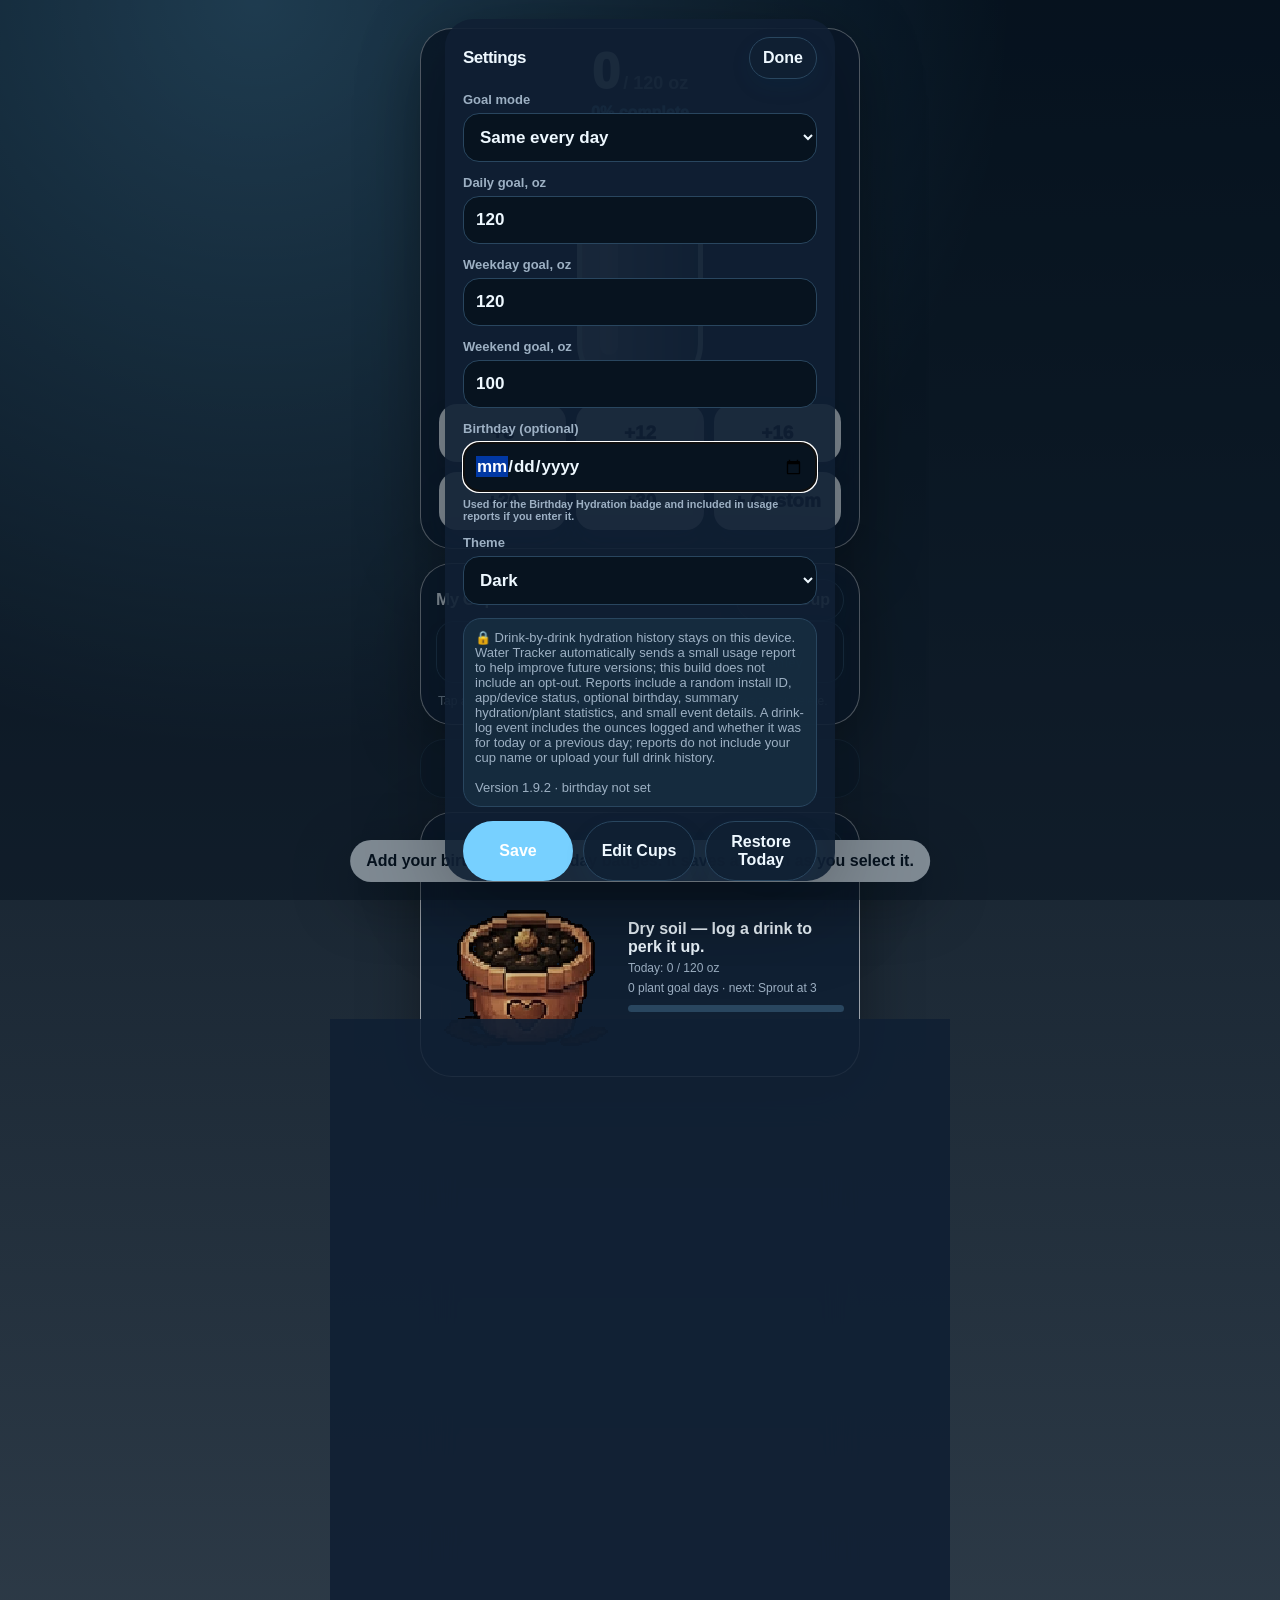
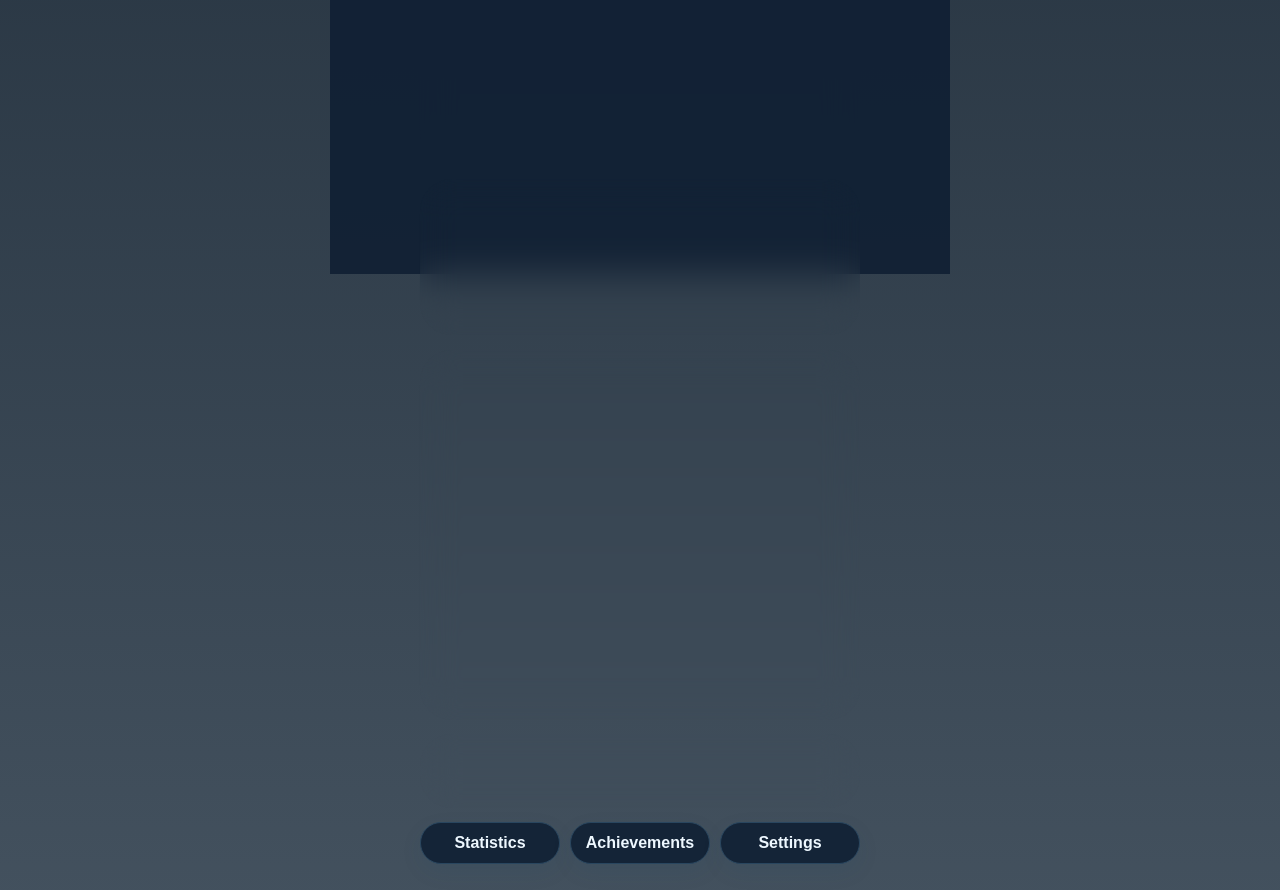
==== commit 71177ee9: "Release 1.9.2: correct sprite transparency using approved source artwork Replace damaged sunflower a" ====
--- a/index.html
+++ b/index.html
@@ -313,6 +313,7 @@
     <script src="v1/js/date.js"></script>
     <script src="v1/js/hydration.js"></script>
     <script src="v1/js/stats.js"></script>
+    <script src="v1/js/artwork.js"></script>
     <script src="v1/js/plants.js"></script>
     <script src="v1/js/engagement.js"></script>
     <script src="v1/js/telemetry.js"></script>
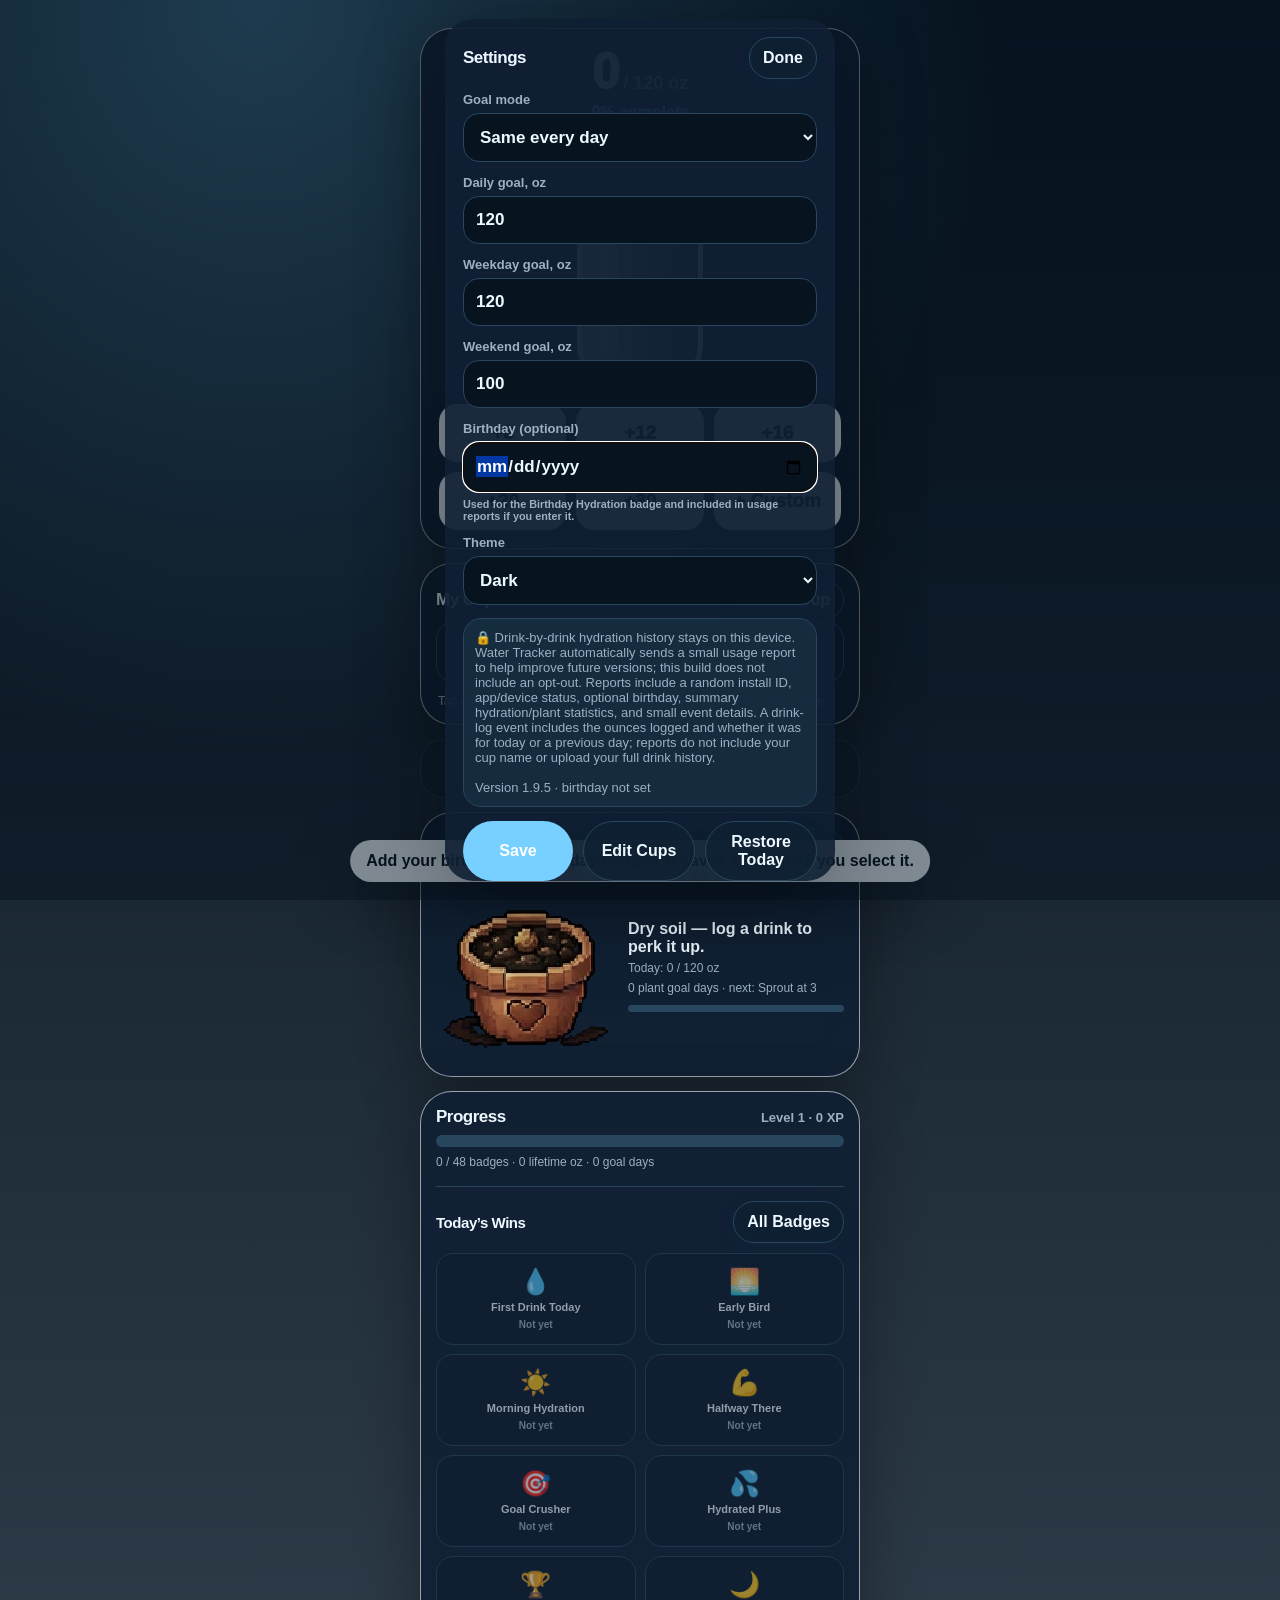
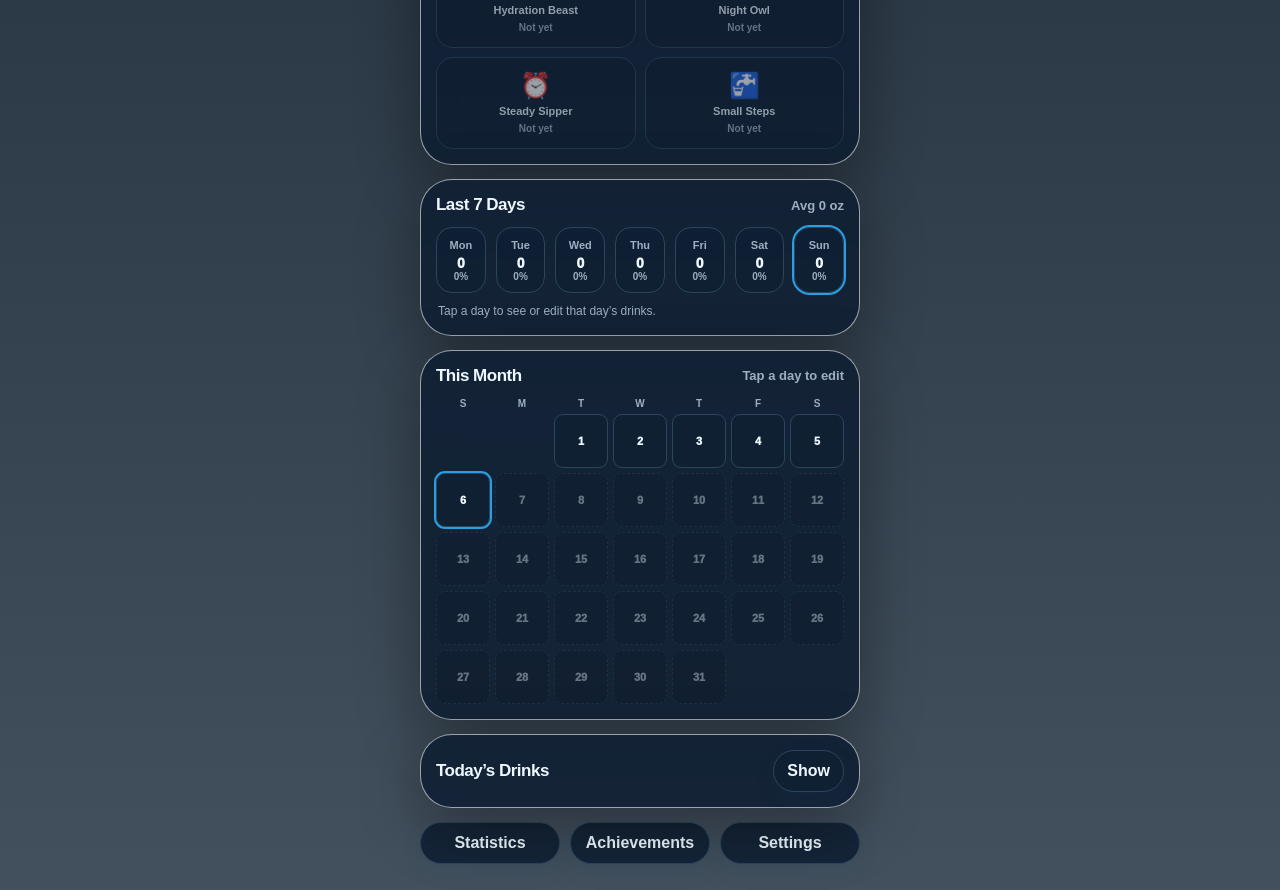
==== commit c4f16755: "Release 1.9.5: revalidate installation files and reject stale app versions" ====
--- a/index.html
+++ b/index.html
@@ -326,7 +326,7 @@
       if ("serviceWorker" in navigator) {
         window.addEventListener("load", () =>
           navigator.serviceWorker
-            .register("./service-worker.js")
+            .register("./service-worker.js", { updateViaCache: "none" })
             .catch(() => {}),
         );
       }
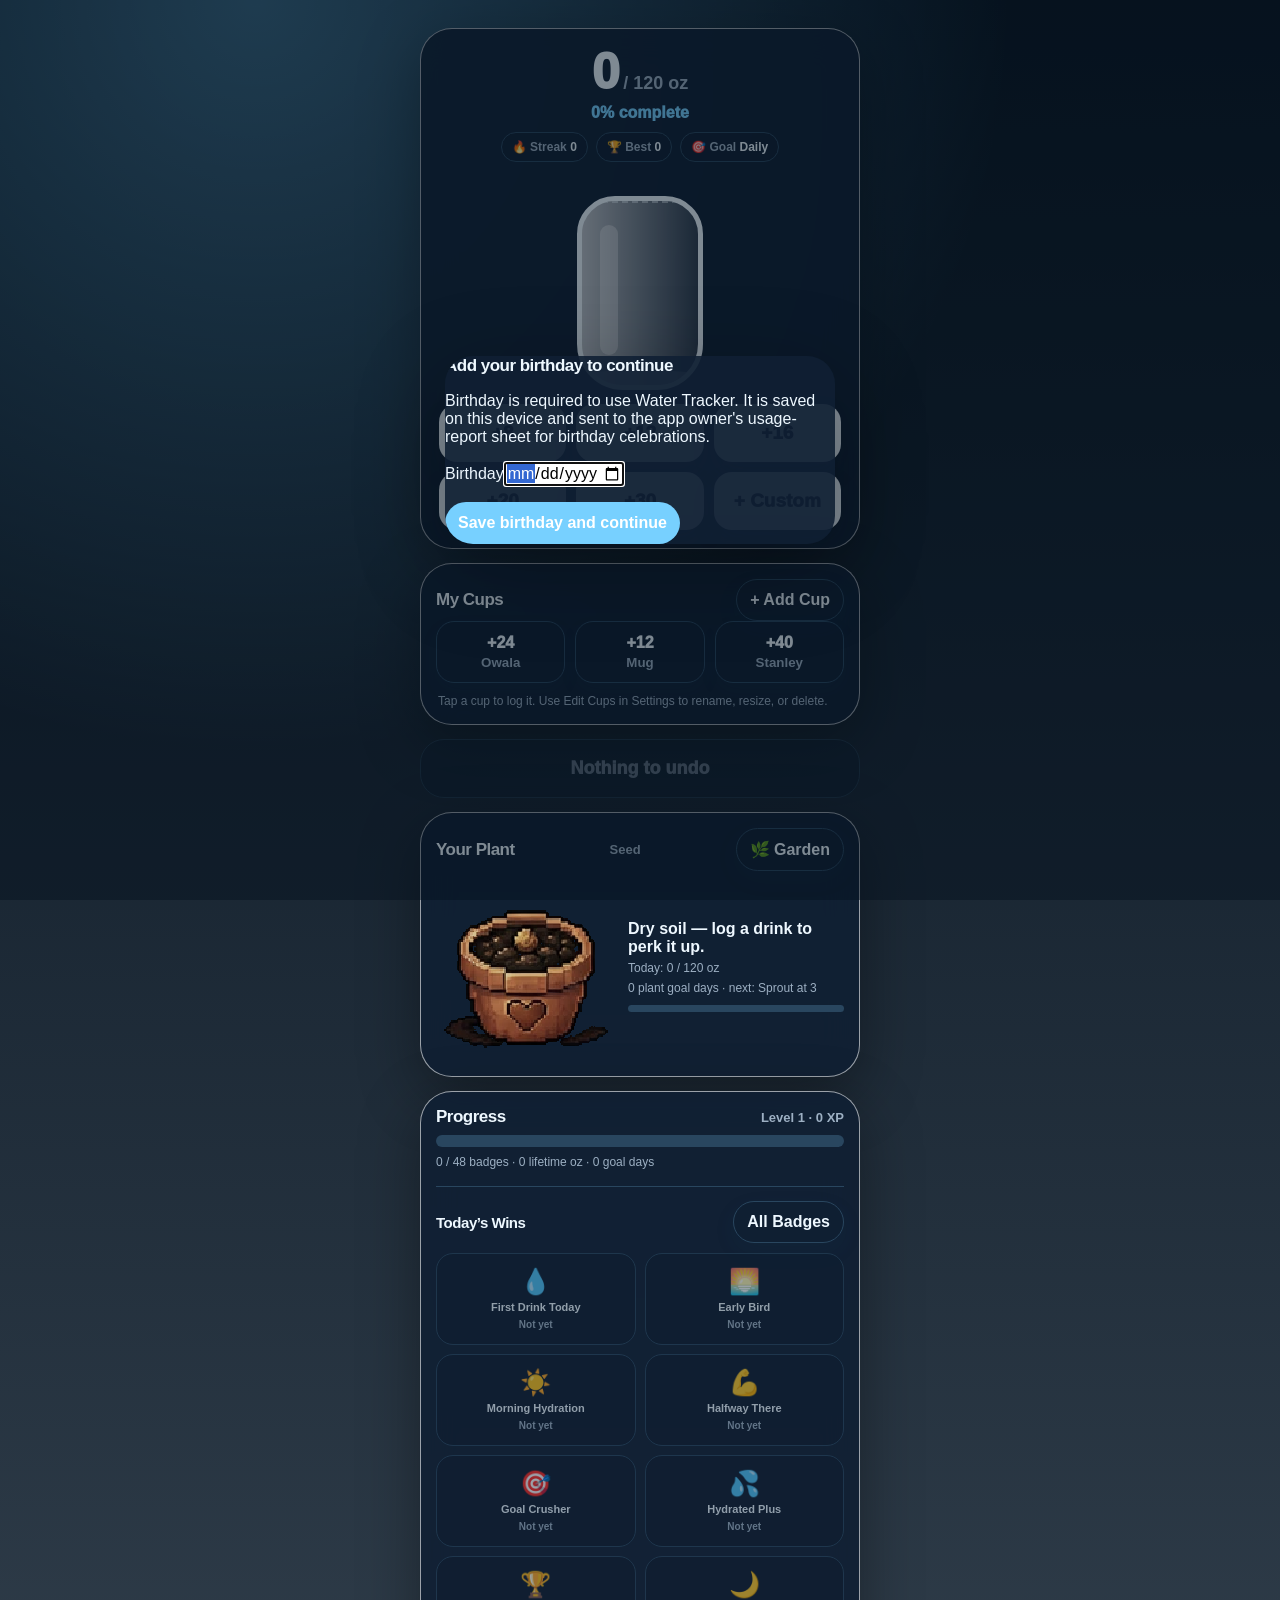
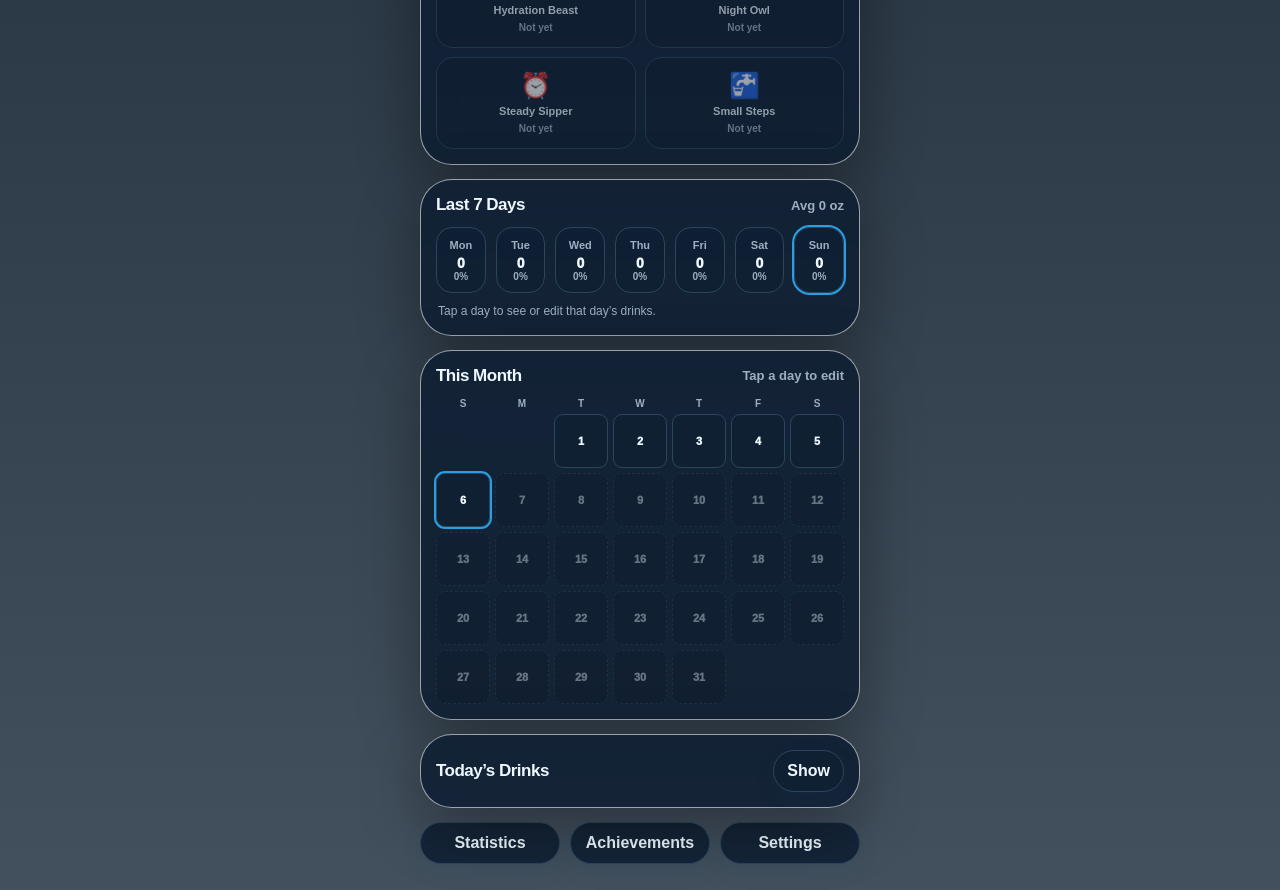
==== commit 7ff6fde0: "Release 1.9.6: require birthday, add specific usage reporting and replacement Sheets backend" ====
--- a/index.html
+++ b/index.html
@@ -208,10 +208,10 @@
             min="1"
             max="400" /></label
         ><label
-          >Birthday (optional)<input id="birthday" type="date" /><small
+          >Birthday (required)<input id="birthday" type="date" required /><small
             class="muted"
             >Used for the Birthday Hydration badge and included in usage reports
-            if you enter it.</small
+            to support birthday celebrations.</small
           ></label
         ><label
           >Theme<select id="theme">
@@ -224,10 +224,9 @@
           🔒 Drink-by-drink hydration history stays on this device. Water
           Tracker automatically sends a small usage report to help improve
           future versions; this build does not include an opt-out. Reports
-          include a random install ID, app/device status, optional birthday,
+          include a random install ID, app/device status, birthday,
           summary hydration/plant statistics, and small event details. A
-          drink-log event includes the ounces logged and whether it was for
-          today or a previous day; reports do not include your cup name or
+          drink-log event includes the ounces logged, entry method, and log date; reports do not include your cup name or
           upload your full drink history.<br /><br /><span
             id="versionText"
           ></span>
@@ -308,6 +307,16 @@
     </dialog>
     <div id="toast" class="toast" role="status" aria-live="polite"></div>
     <div id="confetti" class="confetti" aria-hidden="true"></div>
+    <dialog id="birthdayGate" aria-labelledby="birthdayGateTitle">
+      <form id="birthdayGateForm">
+        <h2 id="birthdayGateTitle">Add your birthday to continue</h2>
+        <p>Birthday is required to use Water Tracker. It is saved on this device
+          and sent to the app owner's usage-report sheet for birthday celebrations.</p>
+        <label>Birthday<input id="requiredBirthday" type="date" required /></label>
+        <p id="birthdayGateError" role="alert"></p>
+        <button type="submit" class="primary">Save birthday and continue</button>
+      </form>
+    </dialog>
     <script src="v1/js/config.js"></script>
     <script src="v1/js/storage.js"></script>
     <script src="v1/js/date.js"></script>
